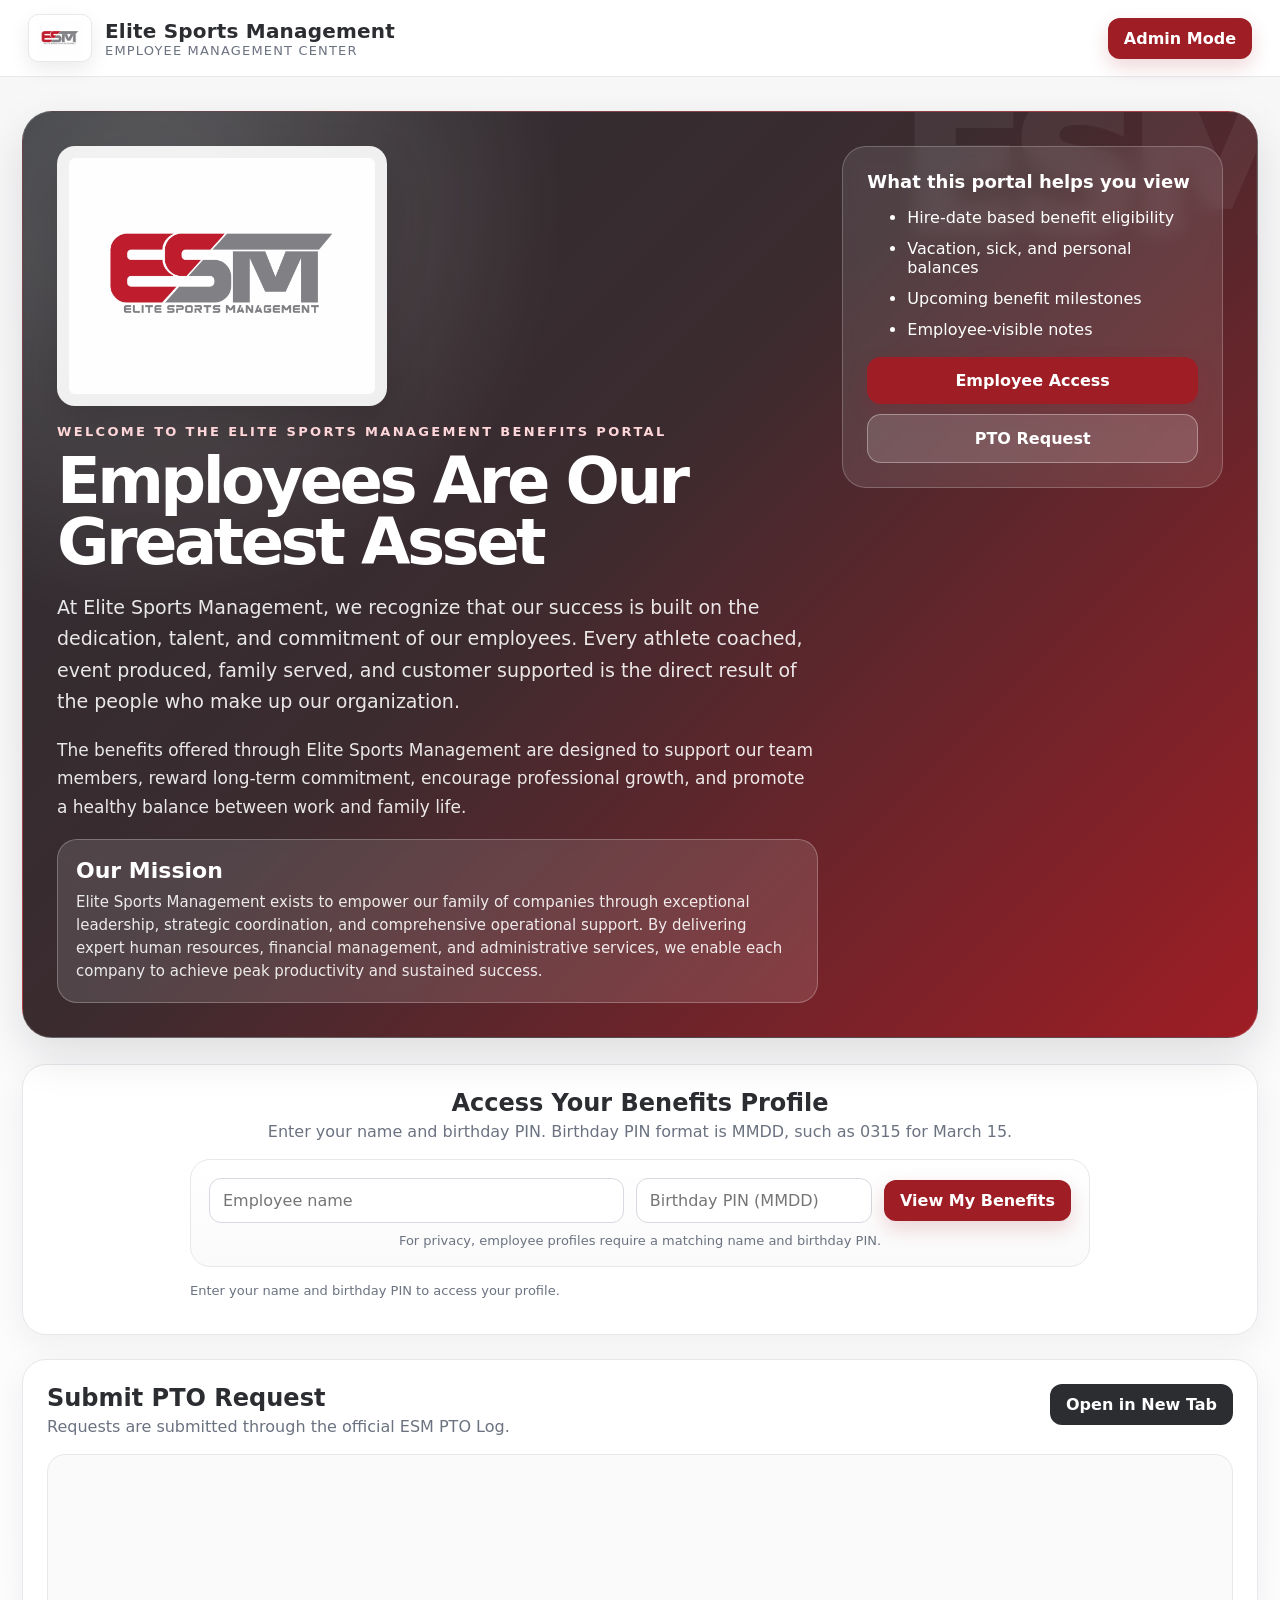
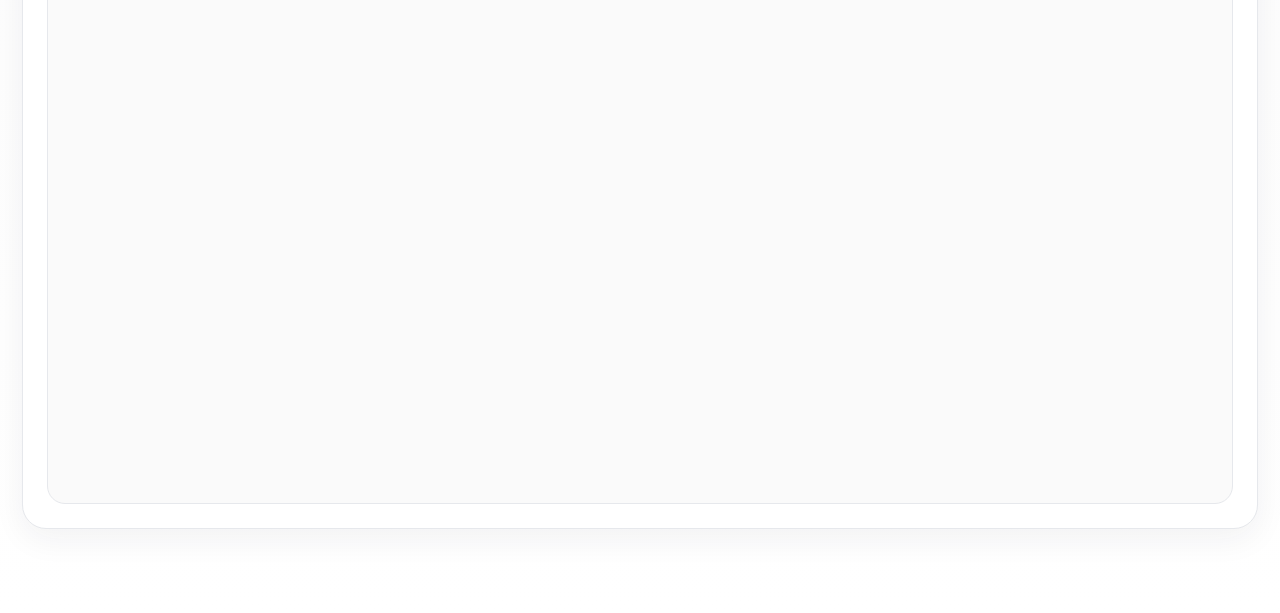
==== index.html @ bbbb76ad "Add files via upload" ====
<!doctype html>
<html lang="en">
<head>
  <meta charset="utf-8" />
  <meta name="viewport" content="width=device-width, initial-scale=1" />
  <title>Elite Sports Management | Employee Management Center</title>
  <link rel="stylesheet" href="styles.css" />
</head>
<body>
  <header class="topbar">
    <div class="brand-lockup" aria-label="Elite Sports Management logo">
      <img class="brand-logo-small" src="assets/esm-logo.png" alt="Elite Sports Management logo" />
      <div>
        <div class="brand-name">Elite Sports Management</div>
        <div class="brand-subtitle">Employee Management Center</div>
      </div>
    </div>
    <nav class="top-actions admin-only-nav">
      <button id="adminToggle" class="primary" onclick="toggleAdmin()">Admin Mode</button>
    </nav>
  </header>

  <main>
    <section class="hero refreshed">
      <div class="hero-bg-badge">ESM</div>
      <div class="hero-card">
        <img class="hero-logo" src="assets/esm-logo.png" alt="Elite Sports Management logo" />
        <div class="eyebrow">Welcome to the Elite Sports Management Benefits Portal</div>
        <h1>Employees Are Our Greatest Asset</h1>
        <p class="mission">
          At Elite Sports Management, we recognize that our success is built on the dedication,
          talent, and commitment of our employees. Every athlete coached, event produced, family
          served, and customer supported is the direct result of the people who make up our organization.
        </p>
        <p>
          The benefits offered through Elite Sports Management are designed to support our team members,
          reward long-term commitment, encourage professional growth, and promote a healthy balance between
          work and family life.
        </p>
        <div class="mission-card">
          <h2>Our Mission</h2>
          <p>Elite Sports Management exists to empower our family of companies through exceptional leadership, strategic coordination, and comprehensive operational support. By delivering expert human resources, financial management, and administrative services, we enable each company to achieve peak productivity and sustained success.</p>
        </div>
      </div>
      <div class="hero-side-card compact-portal-actions">
        <div class="side-title">What this portal helps you view</div>
        <ul>
          <li>Hire-date based benefit eligibility</li>
          <li>Vacation, sick, and personal balances</li>
          <li>Upcoming benefit milestones</li>
          <li>Employee-visible notes</li>
        </ul>
        <div class="portal-action-buttons">
          <button class="primary large" onclick="scrollToSection('employeeSearch')">Employee Access</button>
          <button class="ghost large light" onclick="scrollToSection('ptoRequest')">PTO Request</button>
        </div>
      </div>
    </section>

    <section id="employeeSearch" class="panel employee-facing access-panel">
      <div class="section-title centered">
        <div>
          <h2>Access Your Benefits Profile</h2>
          <p>Enter your name and birthday PIN. Birthday PIN format is MMDD, such as 0315 for March 15.</p>
        </div>
      </div>
      <div class="access-card">
        <div class="search-row secure-search">
          <input id="employeeSearchInput" type="search" placeholder="Employee name" oninput="renderEmployeeSearch()" />
          <input id="employeePinInput" type="password" inputmode="numeric" maxlength="4" placeholder="Birthday PIN (MMDD)" oninput="renderEmployeeSearch()" />
          <button class="primary" onclick="renderEmployeeSearch()">View My Benefits</button>
        </div>
        <div class="hint-line">For privacy, employee profiles require a matching name and birthday PIN.</div>
      </div>
      <div id="employeeSearchResults" class="results"></div>
      <div id="employeeProfile" class="profile"></div>
    </section>

    <section id="ptoRequest" class="panel pto-request">
      <div class="section-title">
        <div>
          <h2>Submit PTO Request</h2>
          <p>Requests are submitted through the official ESM PTO Log.</p>
        </div>
        <a class="button-link" href="https://docs.google.com/forms/d/e/1FAIpQLSemcJD6q4DuEtAyDJwCjvNV41GRQ4JMERygPceE0OERyRpXPA/viewform?usp=sharing&ouid=105773198368027497233" target="_blank" rel="noopener">Open in New Tab</a>
      </div>
      <div class="form-frame-wrap">
        <iframe title="ESM PTO Request Form" src="https://docs.google.com/forms/d/e/1FAIpQLSemcJD6q4DuEtAyDJwCjvNV41GRQ4JMERygPceE0OERyRpXPA/viewform?embedded=true" loading="lazy">Loading...</iframe>
      </div>
    </section>

    <section id="adminPanel" class="panel admin-panel hidden">
      <div class="section-title">
        <div>
          <h2>Gabby &amp; LB Admin Dashboard</h2>
          <p>Admin tools for employees, PINs, PTO usage, reports, and notes. Data saves in this browser. Use Export Portal Data Backup regularly to protect PTO entries and employee updates.</p>
        </div>
        <div class="button-group">
          <button class="primary" onclick="openEmployeeEditor()">Add Employee</button>
          <button class="ghost" onclick="exportCsv('balances')">Export PTO Balances <span class="info-bubble" title="Shows each employee’s current PTO position, including vacation, sick, and personal time earned, used, and remaining.">ⓘ</span></button>
          <button class="ghost" onclick="exportCsv('usage')">Export PTO Usage <span class="info-bubble" title="Exports the PTO history log, showing each PTO entry by employee, date used, PTO type, hours used, and notes.">ⓘ</span></button>
          <button class="ghost backup-action" onclick="exportPortalBackup()">Export Portal Data Backup</button>
          <label class="ghost backup-action import-backup-label" for="portalBackupInput">Import Portal Data</label>
          <input id="portalBackupInput" class="hidden-file-input" type="file" accept="application/json,.json" onchange="importPortalBackup(event)" />
        </div>
      </div>

      <div class="dashboard-grid" id="dashboardCards"></div>

      <div class="admin-filters">
        <input id="adminSearchInput" type="search" placeholder="Search employees..." oninput="renderAdminTable()" />
        <select id="statusFilter" onchange="renderAdminTable()">
          <option value="Active">Active employees</option>
          <option value="Inactive">Inactive employees</option>
          <option value="All">All employees</option>
        </select>
        <select id="reviewFilter" onchange="renderAdminTable()">
          <option value="All">All records</option>
          <option value="Needs Review">Needs review</option>
          <option value="PIN Needed">PIN needed</option>
          <option value="Overrides">Benefit overrides</option>
        </select>
      </div>

      <div class="table-wrap">
        <table>
          <thead>
            <tr>
              <th>Name</th><th>Hire Date</th><th>Years</th><th>PIN</th><th>Vacation</th><th>Sick</th><th>Personal</th><th>Status</th><th>Actions</th>
            </tr>
          </thead>
          <tbody id="adminEmployeeTable"></tbody>
        </table>
      </div>

      <div class="report-grid">
        <section class="report-card">
          <div class="section-title compact"><div><h3>PTO Balance Report <span class="info-bubble" title="Shows each employee’s current PTO position, including vacation, sick, and personal time earned, used, and remaining.">ⓘ</span></h3><p>Earned, used, and remaining balances for active employees.</p></div><button class="ghost mini" onclick="exportCsv('balances')">Export CSV</button></div>
          <div class="table-wrap report"><table><thead><tr><th>Employee</th><th>Vac Earned</th><th>Vac Used</th><th>Vac Rem</th><th>Sick Earned</th><th>Sick Used</th><th>Sick Rem</th><th>Personal Earned</th><th>Personal Used</th><th>Personal Rem</th></tr></thead><tbody id="ptoBalanceTable"></tbody></table></div>
        </section>
        <section class="report-card">
          <div class="section-title compact"><div><h3>PTO Usage Report <span class="info-bubble" title="Shows the full PTO history log by employee, date used, PTO type, amount used, and notes.">ⓘ</span></h3><p>Dated record of PTO usage entered by admin.</p></div><button class="ghost mini" onclick="exportCsv('usage')">Export CSV</button></div>
          <div class="table-wrap report"><table><thead><tr><th>Employee</th><th>Date Used</th><th>Type</th><th>Amount</th><th>Notes</th></tr></thead><tbody id="ptoUsageTable"></tbody></table></div>
        </section>
      </div>
    </section>
  </main>

  <div id="modalBackdrop" class="modal-backdrop hidden" onclick="closeModal(event)">
    <div class="modal wide" onclick="event.stopPropagation()">
      <div class="modal-header"><h3 id="modalTitle">Edit Employee</h3><button class="icon-btn" onclick="hideModal()">×</button></div>
      <form id="employeeForm" onsubmit="saveEmployee(event)">
        <input type="hidden" id="editEmployeeId" />
        <div class="form-grid">
          <label>Employee Name<input id="editName" required /></label>
          <label>Birthday PIN (MMDD)<input id="editPin" inputmode="numeric" maxlength="4" placeholder="0315" /></label>
          <label>Hire Date<input id="editHireDate" type="date" required /></label>
          <label>Hours Available<input id="editHoursAvailable" placeholder="Inquire about hours available" /></label>
          <label>Status<select id="editStatus"><option>Active</option><option>Inactive</option></select></label>
          <label>Inactive Reason<select id="editInactiveReason"><option value="">None</option><option>College / Seasonal Return</option><option>Leave of Absence</option><option>Seasonal Employee</option><option>Resigned</option><option>Terminated</option><option>Retired</option><option>Other</option></select></label>
          <label>Inactive Date<input id="editInactiveDate" type="date" /></label>
          <label>Reactivation Date<input id="editReactivationDate" type="date" /></label>
          <label>Vacation Earned Override<input id="editVacationOverride" type="number" min="0" step="0.25" placeholder="Leave blank for auto" /></label>
          <label>Sick Earned Override<input id="editSickOverride" type="number" min="0" step="0.25" placeholder="Leave blank for auto" /></label>
          <label>Personal Earned Override<input id="editPersonalOverride" type="number" min="0" step="0.25" placeholder="Leave blank for auto" /></label>
        </div>
        <label>Employee Notes <span class="hint">visible to employee</span><textarea id="editEmployeeNotes" rows="3"></textarea></label>
        <label>HR Notes <span class="hint">admin only</span><textarea id="editHrNotes" rows="3"></textarea></label>
        <label>Finance Notes <span class="hint">admin only</span><textarea id="editFinanceNotes" rows="3"></textarea></label>
        <fieldset class="override-box"><legend>Benefit Overrides</legend><label><input id="overrideHco" type="checkbox" /> HCO Eligible</label><label><input id="overrideErsp" type="checkbox" /> ERSP Eligible</label><label><input id="overrideTuition" type="checkbox" /> Tuition Benefit Eligible</label></fieldset>
        <fieldset class="override-box"><legend>PTO Usage Log</legend>
          <div class="usage-entry-row"><input id="usageDate" type="date" /><select id="usageType"><option>Vacation</option><option>Sick</option><option>Personal</option></select><input id="usageAmount" type="number" min="0.25" step="0.25" value="1" /><input id="usageNotes" placeholder="Notes" /><button type="button" class="primary mini" onclick="addPtoUsage()">Add Usage</button></div>
          <div id="ptoUsageList"></div>
        </fieldset>
        <div class="modal-actions"><button type="button" class="ghost" onclick="hideModal()">Cancel</button><button type="submit" class="primary">Save Employee</button></div>
      </form>
    </div>
  </div>

  <script src="app.js"></script>
</body>
</html>
---- styles.css ----
:root{--red:#9f1d25;--red-dark:#74151b;--charcoal:#2b2d31;--gray:#6b7280;--light:#f5f6f8;--line:#e6e8ec;--white:#fff;--green:#1f8a4c;--amber:#b7791f;--shadow:0 18px 45px rgba(20,20,25,.12)}*{box-sizing:border-box}body{margin:0;font-family:Inter,ui-sans-serif,system-ui,-apple-system,BlinkMacSystemFont,"Segoe UI",sans-serif;background:linear-gradient(180deg,#f7f7f8,#fff);color:var(--charcoal)}button,input,select,textarea{font:inherit}.topbar{position:sticky;top:0;z-index:20;display:flex;align-items:center;justify-content:space-between;gap:18px;padding:14px 28px;background:rgba(255,255,255,.94);backdrop-filter:blur(10px);border-bottom:1px solid var(--line)}.brand-lockup{display:flex;align-items:center;gap:13px}.brand-mark{display:grid;place-items:center;width:48px;height:48px;border-radius:14px;background:linear-gradient(135deg,var(--red),#cf3a43);color:#fff;font-weight:900;letter-spacing:.06em;box-shadow:0 10px 24px rgba(159,29,37,.24)}.brand-name{font-weight:850;font-size:20px;letter-spacing:.01em}.brand-subtitle{font-size:13px;color:var(--gray);text-transform:uppercase;letter-spacing:.09em}.top-actions{display:flex;gap:10px;align-items:center}.primary,.ghost,.button-link{border:0;border-radius:12px;padding:11px 16px;cursor:pointer;font-weight:750;text-decoration:none;display:inline-flex;align-items:center;justify-content:center;gap:8px}.primary{background:var(--red);color:#fff;box-shadow:0 8px 20px rgba(159,29,37,.18)}.primary:hover{background:var(--red-dark)}.ghost{background:#fff;border:1px solid var(--line);color:var(--charcoal)}.ghost:hover{border-color:#c7cbd1;background:#f9fafb}.ghost.danger{color:var(--red)}.button-link{background:var(--charcoal);color:#fff}.large{padding:14px 20px;border-radius:14px}.light{background:rgba(255,255,255,.14);color:#fff;border-color:rgba(255,255,255,.34)}main{max-width:1280px;margin:auto;padding:0 22px 60px}.hero{position:relative;display:grid;grid-template-columns:minmax(0,1.6fr) minmax(280px,.8fr);gap:24px;margin:34px 0 26px;padding:34px;border-radius:30px;background:radial-gradient(circle at 10% 10%,rgba(255,255,255,.23),transparent 30%),linear-gradient(135deg,#2b2d31 0%,#3b2b2f 45%,#9f1d25 100%);overflow:hidden;color:#fff;box-shadow:var(--shadow)}.hero-bg-badge{position:absolute;right:-35px;top:-45px;font-size:180px;font-weight:1000;letter-spacing:-.07em;color:rgba(255,255,255,.06)}.hero-card{position:relative;z-index:1;max-width:860px}.eyebrow{text-transform:uppercase;letter-spacing:.18em;font-size:13px;font-weight:850;color:#ffd7da;margin-bottom:12px}.hero h1{font-size:clamp(36px,5vw,70px);line-height:.95;margin:0 0 18px;letter-spacing:-.055em}.hero p{font-size:17px;line-height:1.65;color:rgba(255,255,255,.89);max-width:850px}.mission{font-size:19px!important}.hero-actions{display:flex;flex-wrap:wrap;gap:12px;margin-top:22px}.hero-side-card{position:relative;z-index:1;align-self:stretch;background:rgba(255,255,255,.1);border:1px solid rgba(255,255,255,.22);border-radius:24px;padding:24px;backdrop-filter:blur(8px)}.side-title{font-weight:850;font-size:18px;margin-bottom:12px}.hero-side-card li{margin:12px 0;color:#fff}.panel{background:#fff;border:1px solid var(--line);border-radius:24px;padding:24px;margin:24px 0;box-shadow:0 10px 32px rgba(30,35,45,.06)}.section-title{display:flex;align-items:flex-start;justify-content:space-between;gap:20px;margin-bottom:18px}.section-title.centered{text-align:center;justify-content:center}.section-title h2,.section-title h3{margin:0;color:var(--charcoal)}.section-title p{margin:5px 0 0;color:var(--gray)}.compact{margin-bottom:10px}.access-card{max-width:900px;margin:0 auto 16px;padding:18px;border:1px solid var(--line);background:linear-gradient(180deg,#fff,#fafafa);border-radius:20px}.search-row{display:flex;gap:12px;align-items:center}.secure-search input:first-child{flex:1.3}.secure-search input:nth-child(2){flex:.7}input,select,textarea{border:1px solid #d6d9df;border-radius:12px;padding:12px 13px;background:#fff;outline:none}input:focus,select:focus,textarea:focus{border-color:var(--red);box-shadow:0 0 0 4px rgba(159,29,37,.08)}.hint-line,.hint,.muted{color:var(--gray);font-size:13px}.hint-line{margin-top:10px;text-align:center}.results{max-width:900px;margin:12px auto}.result-card{display:flex;justify-content:space-between;align-items:center;gap:14px;border:1px solid var(--line);padding:14px;border-radius:16px;margin:8px 0;background:#fff}.alert-soft{padding:14px;border-radius:16px;background:#fff4f4;border:1px solid #ffd5d8;color:#7f1d1d}.profile-shell{border:1px solid var(--line);border-radius:24px;overflow:hidden;margin-top:20px}.profile-head{display:flex;justify-content:space-between;align-items:center;gap:16px;padding:22px;background:linear-gradient(135deg,var(--charcoal),#4a2b2f);color:#fff}.profile-head h3{margin:0;font-size:28px}.profile-body{padding:22px}.kpi-grid,.dashboard-grid{display:grid;grid-template-columns:repeat(4,minmax(0,1fr));gap:14px}.kpi,.dash-card,.benefit-card{border:1px solid var(--line);border-radius:18px;padding:16px;background:#fff}.kpi .label,.dash-card .label{color:var(--gray);font-weight:750;font-size:12px;text-transform:uppercase;letter-spacing:.08em}.kpi .value,.dash-card .value{font-size:34px;font-weight:900;color:var(--red);margin:4px 0}.benefit-grid{display:grid;grid-template-columns:repeat(3,minmax(0,1fr));gap:14px;margin-top:18px}.benefit-card h4{margin:0 0 10px}.pill{display:inline-flex;align-items:center;border-radius:999px;padding:5px 10px;font-size:12px;font-weight:800}.pill.ok{background:#e9f8ef;color:var(--green)}.pill.no,.pill.warn{background:#fff7e8;color:var(--amber)}.note-box,.timeline,.usage-details{margin-top:18px;border-radius:18px;border:1px solid var(--line);background:#fafafa;padding:16px}.hidden{display:none!important}.dashboard-grid{grid-template-columns:repeat(7,minmax(0,1fr));margin-bottom:18px}.dash-card.review{background:#fffafa}.admin-filters,.button-group{display:flex;gap:10px;flex-wrap:wrap}.admin-filters{margin-bottom:14px}.admin-filters input{min-width:280px}.table-wrap{width:100%;overflow:auto;border:1px solid var(--line);border-radius:18px;background:#fff}table{width:100%;border-collapse:collapse;min-width:760px}th,td{padding:12px 13px;text-align:left;border-bottom:1px solid var(--line);vertical-align:top}th{background:#f8f9fb;color:#4b5563;text-transform:uppercase;font-size:12px;letter-spacing:.06em}tr:last-child td{border-bottom:0}.mini{padding:7px 10px;border-radius:10px;font-size:12px}.action-links{display:flex;gap:6px}.form-frame-wrap{height:650px;border:1px solid var(--line);border-radius:18px;overflow:hidden;background:#fafafa}.form-frame-wrap iframe{width:100%;height:100%;border:0}.modal-backdrop{position:fixed;inset:0;background:rgba(0,0,0,.45);z-index:50;display:grid;place-items:center;padding:18px}.modal{background:#fff;border-radius:22px;max-width:860px;width:100%;max-height:92vh;overflow:auto;box-shadow:var(--shadow)}.modal.wide{max-width:1040px}.modal-header{display:flex;justify-content:space-between;align-items:center;padding:18px 20px;border-bottom:1px solid var(--line)}.modal-header h3{margin:0}.icon-btn{border:0;background:#f3f4f6;border-radius:10px;font-size:24px;width:38px;height:38px;cursor:pointer}.modal form{padding:20px}.form-grid{display:grid;grid-template-columns:repeat(4,minmax(0,1fr));gap:14px;margin-bottom:14px}label{display:flex;flex-direction:column;gap:6px;font-weight:750;color:#374151}textarea{resize:vertical}.override-box{border:1px solid var(--line);border-radius:16px;padding:14px;margin:14px 0}.override-box legend{font-weight:850;color:var(--charcoal)}.override-box label{display:inline-flex;flex-direction:row;align-items:center;margin-right:16px}.usage-entry-row{display:grid;grid-template-columns:170px 150px 120px 1fr auto;gap:10px;margin-bottom:12px}.modal-actions{display:flex;justify-content:flex-end;gap:10px;margin-top:18px}.report-grid{display:grid;grid-template-columns:1fr;gap:20px;margin-top:22px}.report-card{border:1px solid var(--line);border-radius:20px;padding:16px;background:#fff}.table-wrap.report{max-height:380px}.table-wrap.small table{min-width:600px}.usage-details summary{cursor:pointer;font-weight:850}.employee-facing{scroll-margin-top:90px}@media(max-width:980px){.hero{grid-template-columns:1fr}.dashboard-grid,.kpi-grid{grid-template-columns:repeat(2,1fr)}.benefit-grid{grid-template-columns:1fr 1fr}.form-grid{grid-template-columns:1fr 1fr}.usage-entry-row,.secure-search{grid-template-columns:1fr;display:grid}.topbar{align-items:flex-start;flex-direction:column}.top-actions{width:100%;justify-content:flex-start;flex-wrap:wrap}}@media(max-width:640px){main{padding:0 12px 40px}.hero{padding:24px;border-radius:22px}.dashboard-grid,.kpi-grid,.benefit-grid,.form-grid{grid-template-columns:1fr}.section-title{flex-direction:column}.search-row{flex-direction:column}.search-row>*{width:100%}.profile-head{flex-direction:column;align-items:flex-start}.hero h1{font-size:40px}}

/* v1.1.4 branding and benefit enhancements */
.brand-logo-small{width:64px;height:48px;object-fit:contain;border-radius:10px;background:#fff;padding:4px;border:1px solid var(--line);box-shadow:0 8px 20px rgba(0,0,0,.08)}
.hero-logo{display:block;max-width:330px;width:48%;min-width:220px;margin:0 0 18px;background:rgba(255,255,255,.92);border-radius:18px;padding:12px;box-shadow:0 18px 42px rgba(0,0,0,.18)}
.mission-card{margin-top:18px;background:rgba(255,255,255,.12);border:1px solid rgba(255,255,255,.25);border-radius:20px;padding:18px;backdrop-filter:blur(6px)}
.mission-card h2{margin:0 0 8px;color:#fff;font-size:22px}.mission-card p{margin:0!important;font-size:15px!important;line-height:1.55!important}
.info-bubble{display:inline-grid;place-items:center;width:20px;height:20px;border-radius:50%;background:#eef2f7;color:var(--charcoal);border:1px solid #d1d5db;font-weight:900;font-size:12px;cursor:help;vertical-align:middle}.primary .info-bubble,.ghost .info-bubble{margin-left:3px}.hco-badge{display:inline-flex;align-items:center;justify-content:center;padding:8px 12px;border-radius:12px;background:#dff7e8;color:#126338;border:1px solid #a6e5bd;font-weight:950;letter-spacing:.02em}.hco-badge.inline{padding:3px 7px;border-radius:8px;font-size:12px}.policy-center{margin-top:18px;border-radius:18px;border:1px solid var(--line);background:#fff;padding:16px}.policy-center summary{cursor:pointer;font-weight:900;color:var(--charcoal)}.policy-grid{display:grid;grid-template-columns:repeat(2,minmax(0,1fr));gap:14px;margin-top:14px}.policy-grid>div{background:#fafafa;border:1px solid var(--line);border-radius:14px;padding:14px}.policy-grid p{margin:6px 0 0;color:var(--gray);font-size:14px;line-height:1.45}.benefit-card .hco-badge{margin-top:4px}.hero.refreshed{border:1px solid rgba(255,255,255,.14)}
@media(max-width:760px){.hero-logo{width:100%;max-width:280px}.policy-grid{grid-template-columns:1fr}.brand-logo-small{width:54px;height:42px}}

.hidden-file-input{display:none!important}.backup-action{white-space:nowrap}.import-backup-label{margin:0}.backup-action:hover{border-color:#c7cbd1;background:#f9fafb}

/* v1.1.6 layout cleanup */
.admin-only-nav{margin-left:auto}
.compact-portal-actions{align-self:start}
.portal-action-buttons{display:grid;grid-template-columns:1fr;gap:10px;margin-top:18px}
.portal-action-buttons .large{width:100%}
@media(max-width:980px){.admin-only-nav{margin-left:0}.portal-action-buttons{grid-template-columns:1fr 1fr}}
@media(max-width:640px){.portal-action-buttons{grid-template-columns:1fr}}
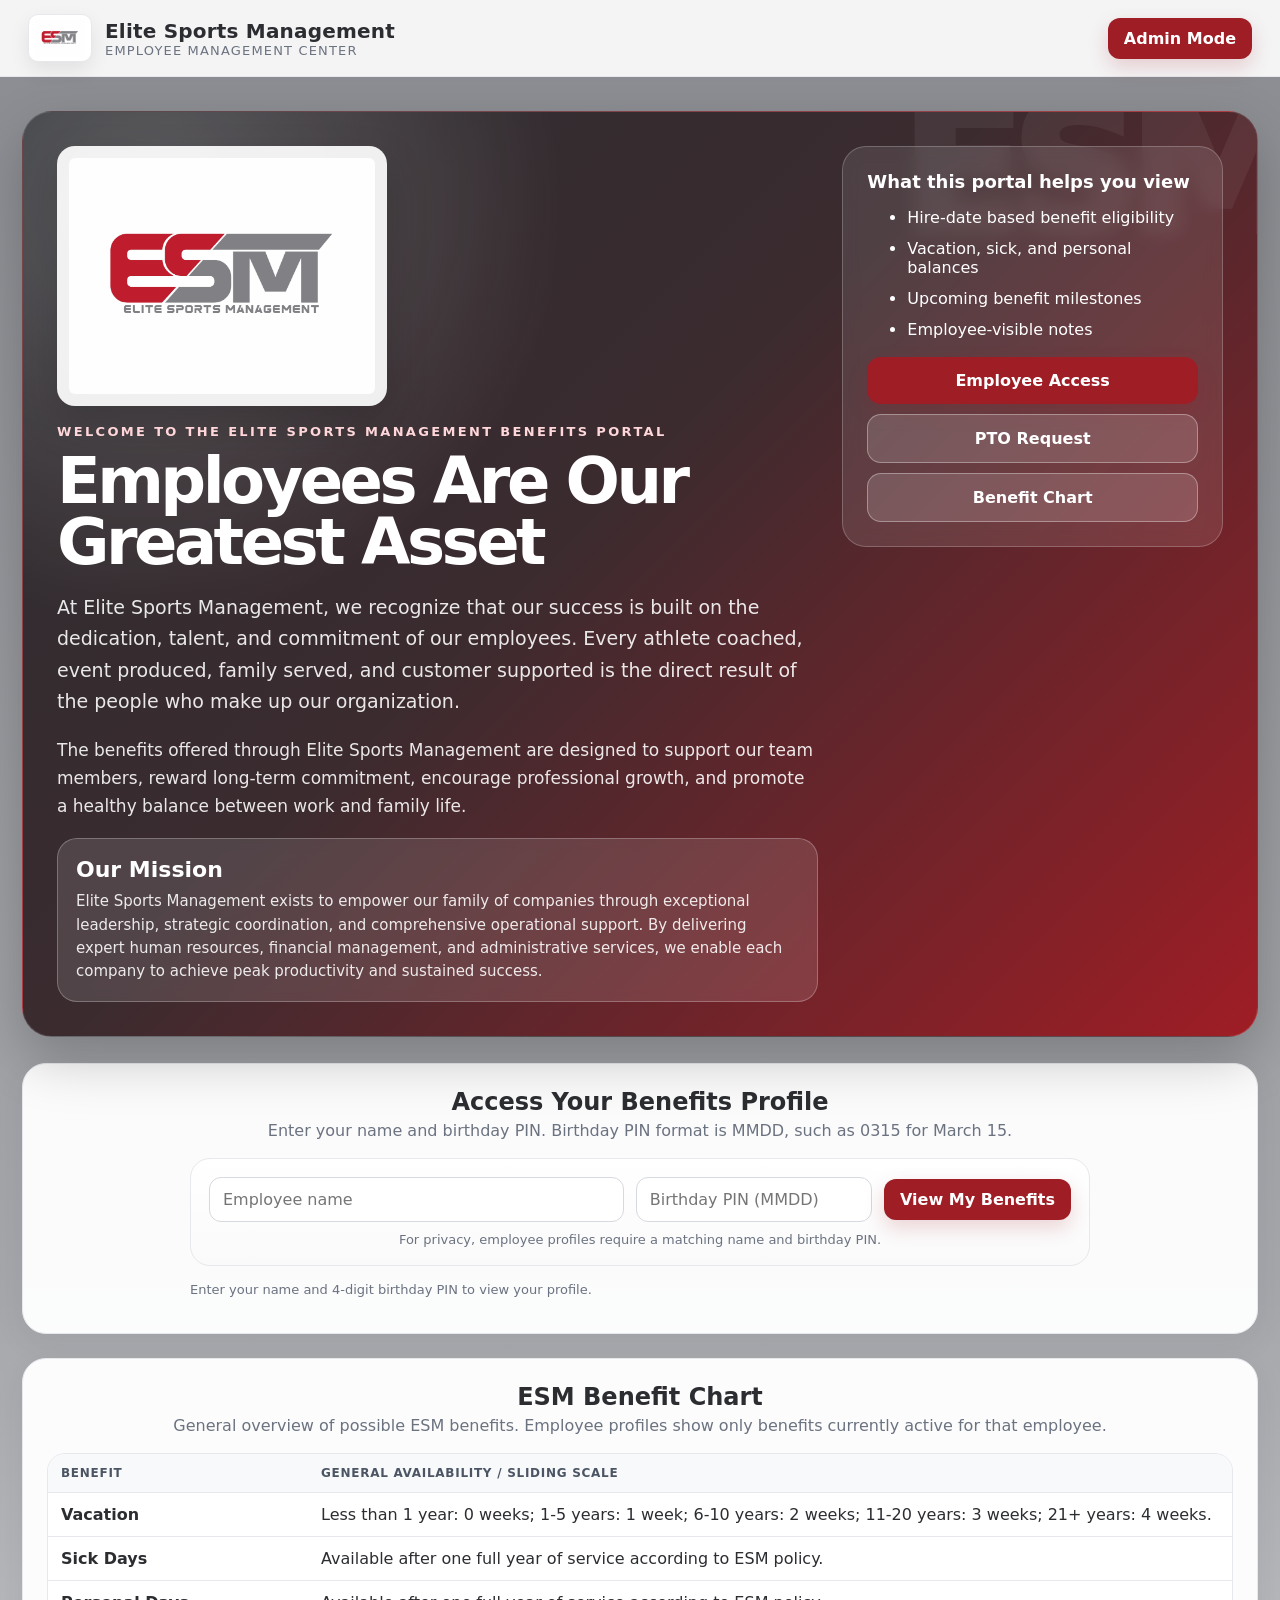
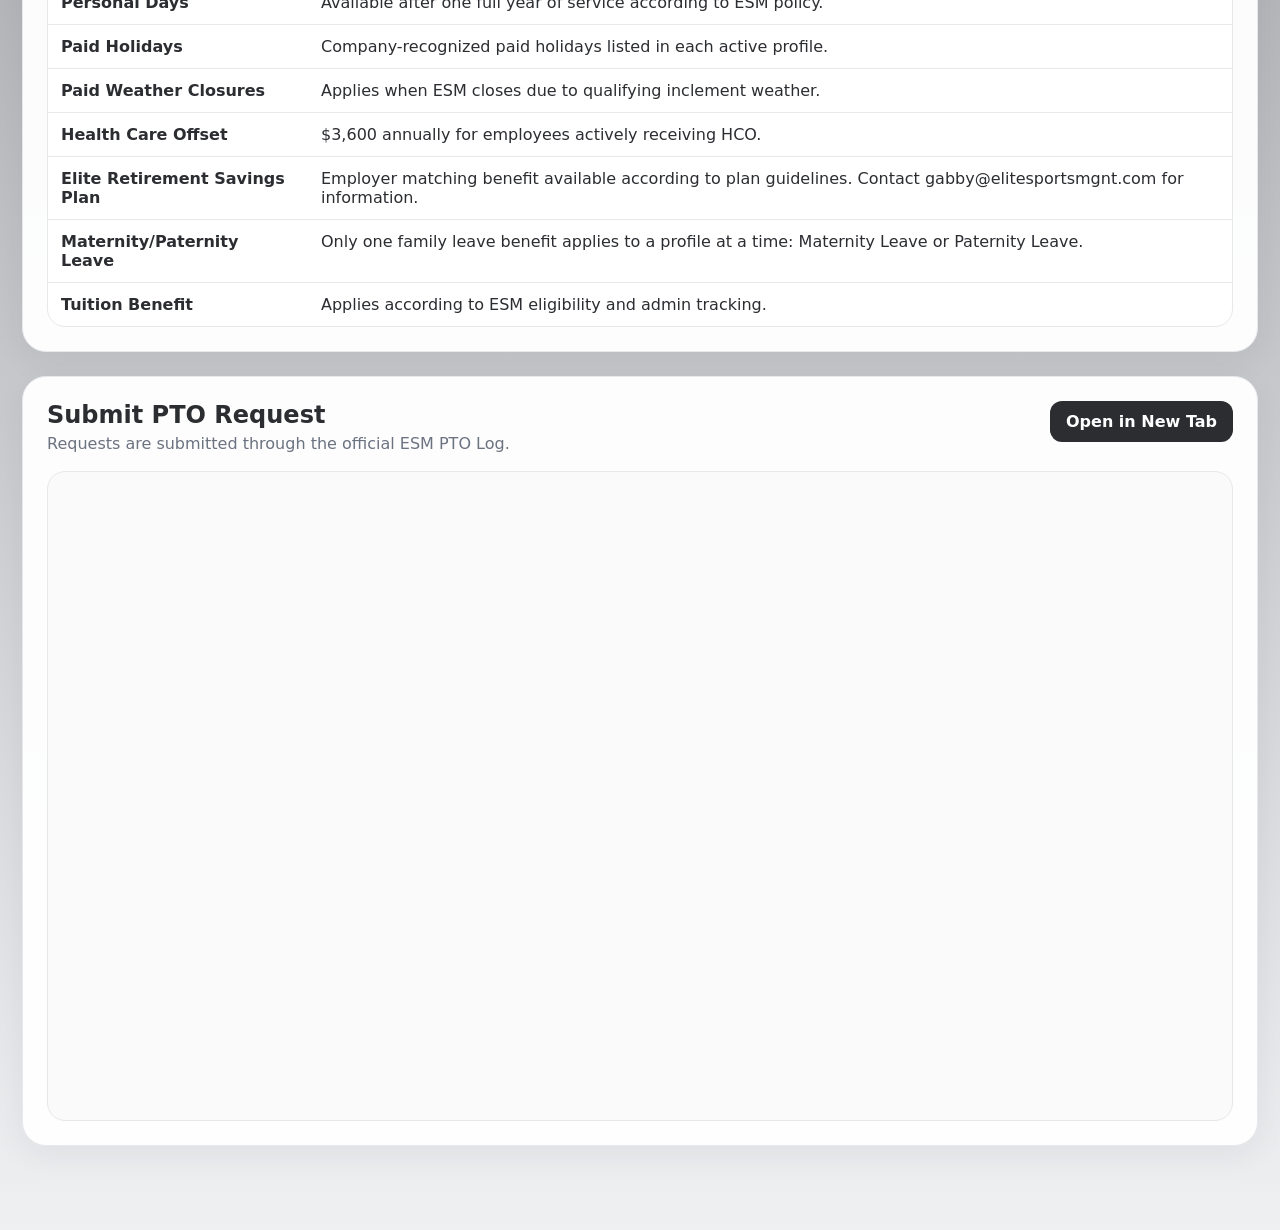
==== commit 36e55e04: "Add files via upload" ====
--- a/index.html
+++ b/index.html
@@ -53,6 +53,7 @@
         <div class="portal-action-buttons">
           <button class="primary large" onclick="scrollToSection('employeeSearch')">Employee Access</button>
           <button class="ghost large light" onclick="scrollToSection('ptoRequest')">PTO Request</button>
+          <button class="ghost large light" onclick="scrollToSection('benefitChart')">Benefit Chart</button>
         </div>
       </div>
     </section>
@@ -76,6 +77,32 @@
       <div id="employeeProfile" class="profile"></div>
     </section>
 
+
+    <section id="benefitChart" class="panel benefit-chart-panel">
+      <div class="section-title centered">
+        <div>
+          <h2>ESM Benefit Chart</h2>
+          <p>General overview of possible ESM benefits. Employee profiles show only benefits currently active for that employee.</p>
+        </div>
+      </div>
+      <div class="table-wrap benefit-chart-table">
+        <table>
+          <thead><tr><th>Benefit</th><th>General Availability / Sliding Scale</th></tr></thead>
+          <tbody>
+            <tr><td>Vacation</td><td>Less than 1 year: 0 weeks; 1-5 years: 1 week; 6-10 years: 2 weeks; 11-20 years: 3 weeks; 21+ years: 4 weeks.</td></tr>
+            <tr><td>Sick Days</td><td>Available after one full year of service according to ESM policy.</td></tr>
+            <tr><td>Personal Days</td><td>Available after one full year of service according to ESM policy.</td></tr>
+            <tr><td>Paid Holidays</td><td>Company-recognized paid holidays listed in each active profile.</td></tr>
+            <tr><td>Paid Weather Closures</td><td>Applies when ESM closes due to qualifying inclement weather.</td></tr>
+            <tr><td>Health Care Offset</td><td>$3,600 annually for employees actively receiving HCO.</td></tr>
+            <tr><td>Elite Retirement Savings Plan</td><td>Employer matching benefit available according to plan guidelines. Contact gabby@elitesportsmgnt.com for information.</td></tr>
+            <tr><td>Maternity/Paternity Leave</td><td>Only one family leave benefit applies to a profile at a time: Maternity Leave or Paternity Leave.</td></tr>
+            <tr><td>Tuition Benefit</td><td>Applies according to ESM eligibility and admin tracking.</td></tr>
+          </tbody>
+        </table>
+      </div>
+    </section>
+
     <section id="ptoRequest" class="panel pto-request">
       <div class="section-title">
         <div>
@@ -93,7 +120,7 @@
       <div class="section-title">
         <div>
           <h2>Gabby &amp; LB Admin Dashboard</h2>
-          <p>Admin tools for employees, PINs, PTO usage, reports, and notes. Data saves in this browser. Use Export Portal Data Backup regularly to protect PTO entries and employee updates.</p>
+          <p>Admin tools for employees, PINs, PTO reports, and notes. PTO usage is pulled from the connected Google Sheet so employees can view current PTO from any device.</p>
         </div>
         <div class="button-group">
           <button class="primary" onclick="openEmployeeEditor()">Add Employee</button>
@@ -157,6 +184,7 @@
           <label>Hire Date<input id="editHireDate" type="date" required /></label>
           <label>Hours Available<input id="editHoursAvailable" placeholder="Inquire about hours available" /></label>
           <label>Status<select id="editStatus"><option>Active</option><option>Inactive</option></select></label>
+          <label>Maternity/Paternity Leave<select id="editFamilyLeave"><option value="">None</option><option>Maternity Leave</option><option>Paternity Leave</option></select></label>
           <label>Inactive Reason<select id="editInactiveReason"><option value="">None</option><option>College / Seasonal Return</option><option>Leave of Absence</option><option>Seasonal Employee</option><option>Resigned</option><option>Terminated</option><option>Retired</option><option>Other</option></select></label>
           <label>Inactive Date<input id="editInactiveDate" type="date" /></label>
           <label>Reactivation Date<input id="editReactivationDate" type="date" /></label>
--- a/styles.css
+++ b/styles.css
@@ -17,3 +17,22 @@
 .portal-action-buttons .large{width:100%}
 @media(max-width:980px){.admin-only-nav{margin-left:0}.portal-action-buttons{grid-template-columns:1fr 1fr}}
 @media(max-width:640px){.portal-action-buttons{grid-template-columns:1fr}}
+
+/* v1.1.8 live PTO + full benefits polish */
+:root{--logo-gray:#8a8c91;--success:#147a3f;--success-dark:#0e5f31}
+body{background:linear-gradient(180deg,#8a8c91 0%,#a4a6aa 45%,#eef0f2 100%)}
+.topbar{background:rgba(255,255,255,.9)}
+.panel{background:rgba(255,255,255,.96)}
+.hero{box-shadow:0 22px 55px rgba(0,0,0,.22)}
+.portal-action-buttons{grid-template-columns:1fr!important}
+.profile-section-heading{margin:22px 0 12px;color:var(--charcoal)}
+.active-only .benefit-card{display:block}
+.active-badge{display:inline-flex;align-items:center;justify-content:center;background:var(--success);color:#fff;border-radius:999px;padding:7px 12px;font-size:12px;font-weight:950;letter-spacing:.08em;margin:2px 0 10px;text-transform:uppercase;box-shadow:0 8px 18px rgba(20,122,63,.18)}
+.benefit-card.active-benefit{border-color:#d7eadf;background:linear-gradient(180deg,#fff,#fbfffc)}
+.benefit-card.active-benefit h4{font-size:18px}
+.hco-badge{background:var(--success);color:#fff;border-color:var(--success-dark);font-size:15px;letter-spacing:.08em;text-transform:uppercase;margin:8px 0;box-shadow:0 8px 18px rgba(20,122,63,.18)}
+.holiday-list{margin:8px 0 0;padding-left:20px;color:#4b5563}.holiday-list li{margin:4px 0}
+.schedule-card{margin-top:18px;border:1px solid var(--line);border-radius:18px;background:#fff;padding:16px}.schedule-table{margin-top:10px}.schedule-table table{min-width:420px}.schedule-table th,.schedule-table td{padding:10px 12px}
+.appreciation-card{margin-top:22px;border:1px solid rgba(159,29,37,.25);border-left:7px solid var(--red);border-radius:18px;background:#fffafa;padding:20px;text-align:center}.appreciation-card strong{font-size:18px;color:var(--charcoal)}.appreciation-card p{margin:8px 0 0;color:var(--gray)}
+.benefit-chart-panel{scroll-margin-top:90px}.benefit-chart-table table{min-width:780px}.benefit-chart-table td:first-child{font-weight:850;color:var(--charcoal);width:260px}
+@media(max-width:980px){.portal-action-buttons{grid-template-columns:1fr!important}.benefit-chart-table table{min-width:640px}}
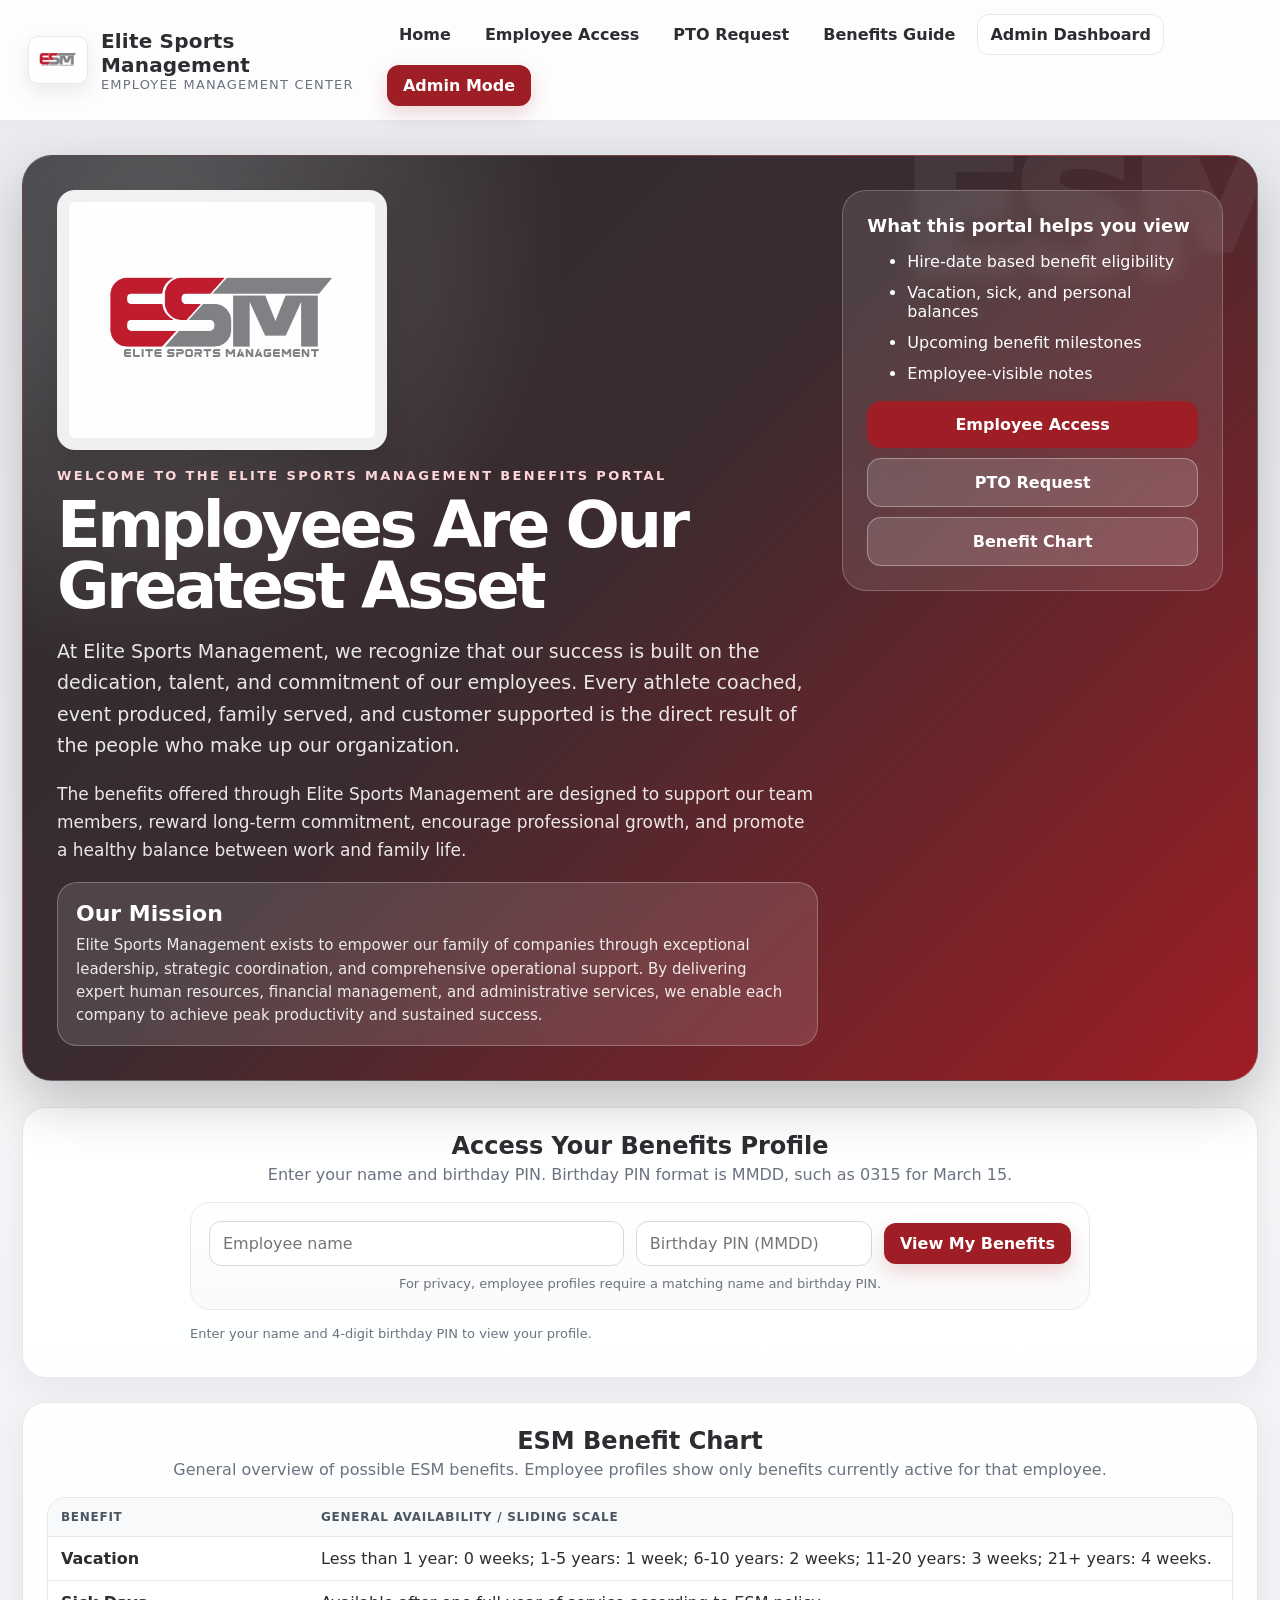
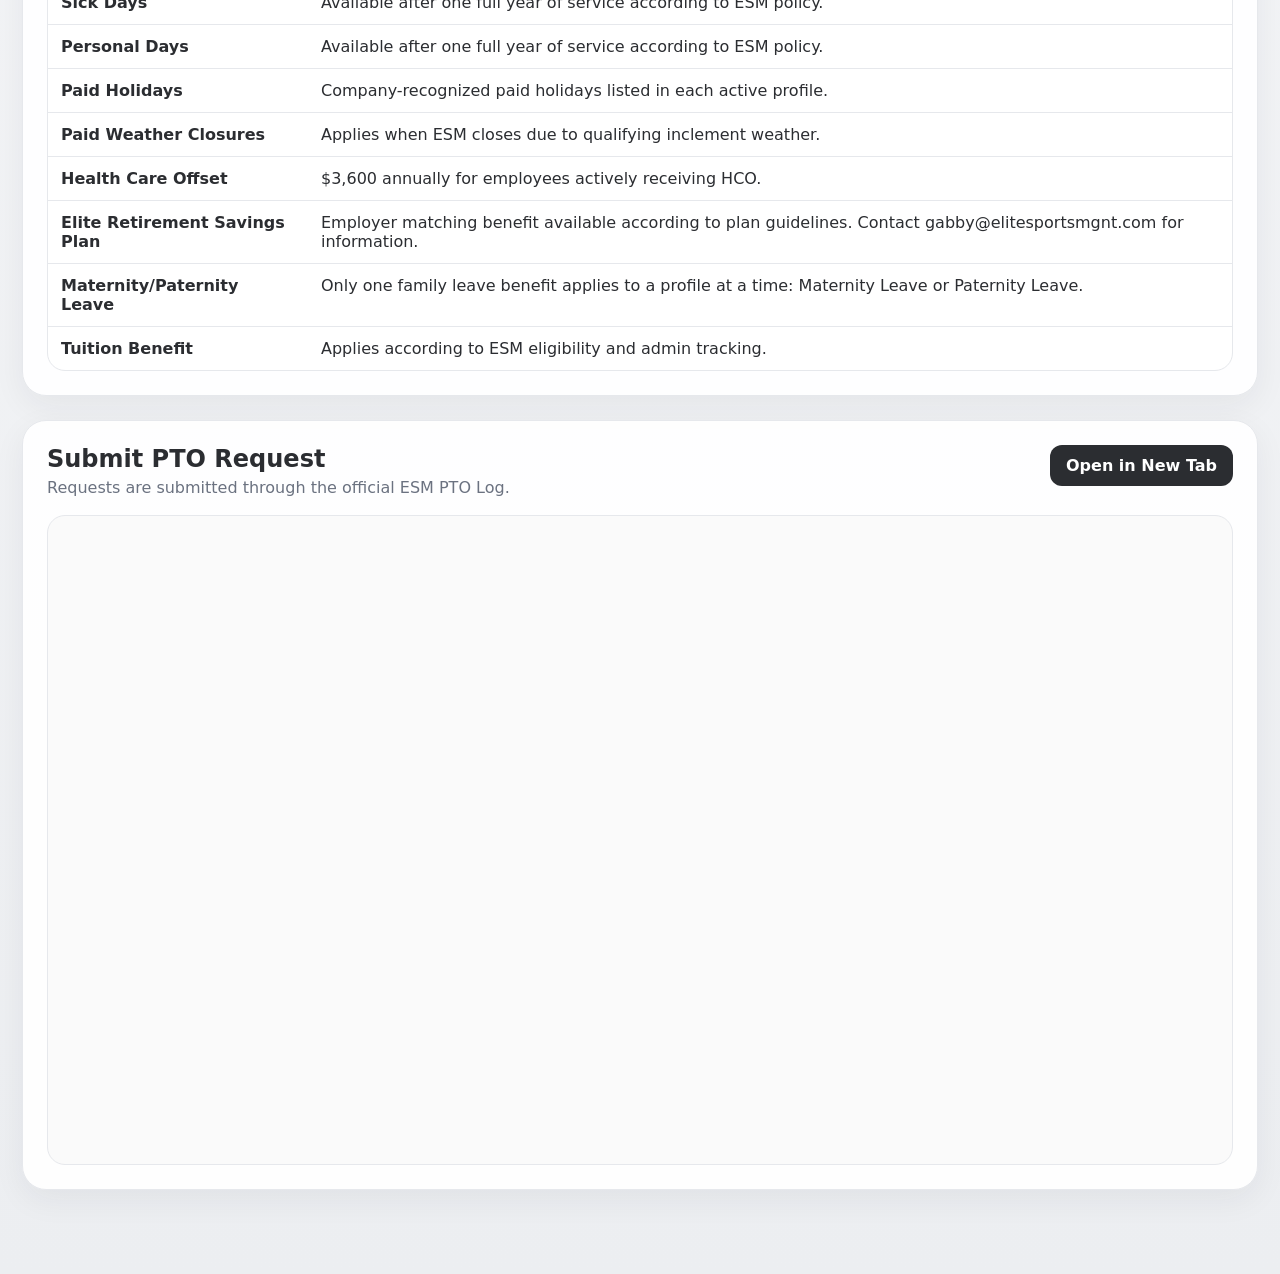
==== commit 3afaeaff: "Add files via upload" ====
--- a/index.html
+++ b/index.html
@@ -15,7 +15,12 @@
         <div class="brand-subtitle">Employee Management Center</div>
       </div>
     </div>
-    <nav class="top-actions admin-only-nav">
+    <nav class="top-actions site-nav">
+      <a class="nav-link" href="index.html">Home</a>
+      <a class="nav-link" href="employee-access.html">Employee Access</a>
+      <a class="nav-link" href="pto-request.html">PTO Request</a>
+      <a class="nav-link" href="benefits-guide.html">Benefits Guide</a>
+      <a class="nav-link primary-nav" href="admin-dashboard.html">Admin Dashboard</a>
       <button id="adminToggle" class="primary" onclick="toggleAdmin()">Admin Mode</button>
     </nav>
   </header>
@@ -120,7 +125,7 @@
       <div class="section-title">
         <div>
           <h2>Gabby &amp; LB Admin Dashboard</h2>
-          <p>Admin tools for employees, PINs, PTO reports, and notes. PTO usage is pulled from the connected Google Sheet so employees can view current PTO from any device.</p>
+          <p>Admin tools for employees, PINs, PTO reports, and notes. PTO requests from Google Forms appear as pending until you mark them paid/processed or manually enter approved usage.</p>
         </div>
         <div class="button-group">
           <button class="primary" onclick="openEmployeeEditor()">Add Employee</button>
@@ -133,6 +138,7 @@
       </div>
 
       <div class="dashboard-grid" id="dashboardCards"></div>
+      <div id="dashboardDrilldown"></div>
 
       <div class="admin-filters">
         <input id="adminSearchInput" type="search" placeholder="Search employees..." oninput="renderAdminTable()" />
@@ -162,11 +168,15 @@
 
       <div class="report-grid">
         <section class="report-card">
+          <div class="section-title compact"><div><h3>Pending PTO Requests</h3><p>Submitted through the Google Form but not yet marked paid/processed. These do not affect employee balances.</p></div></div>
+          <div class="table-wrap report"><table><thead><tr><th>Employee</th><th>Date Used</th><th>Type</th><th>Amount Requested</th><th>Date Submitted</th><th>Desired Paycheck</th><th>Status</th><th>Admin Note</th><th>Decision</th></tr></thead><tbody id="pendingPtoTable"></tbody></table></div>
+        </section>
+        <section class="report-card">
           <div class="section-title compact"><div><h3>PTO Balance Report <span class="info-bubble" title="Shows each employee’s current PTO position, including vacation, sick, and personal time earned, used, and remaining.">ⓘ</span></h3><p>Earned, used, and remaining balances for active employees.</p></div><button class="ghost mini" onclick="exportCsv('balances')">Export CSV</button></div>
           <div class="table-wrap report"><table><thead><tr><th>Employee</th><th>Vac Earned</th><th>Vac Used</th><th>Vac Rem</th><th>Sick Earned</th><th>Sick Used</th><th>Sick Rem</th><th>Personal Earned</th><th>Personal Used</th><th>Personal Rem</th></tr></thead><tbody id="ptoBalanceTable"></tbody></table></div>
         </section>
         <section class="report-card">
-          <div class="section-title compact"><div><h3>PTO Usage Report <span class="info-bubble" title="Shows the full PTO history log by employee, date used, PTO type, amount used, and notes.">ⓘ</span></h3><p>Dated record of PTO usage entered by admin.</p></div><button class="ghost mini" onclick="exportCsv('usage')">Export CSV</button></div>
+          <div class="section-title compact"><div><h3>PTO Usage Report <span class="info-bubble" title="Shows the full PTO history log by employee, date used, PTO type, amount used, and notes.">ⓘ</span></h3><p>Approved/admin-entered PTO usage that affects balances.</p></div><button class="ghost mini" onclick="exportCsv('usage')">Export CSV</button></div>
           <div class="table-wrap report"><table><thead><tr><th>Employee</th><th>Date Used</th><th>Type</th><th>Amount</th><th>Notes</th></tr></thead><tbody id="ptoUsageTable"></tbody></table></div>
         </section>
       </div>
@@ -191,6 +201,9 @@
           <label>Vacation Earned Override<input id="editVacationOverride" type="number" min="0" step="0.25" placeholder="Leave blank for auto" /></label>
           <label>Sick Earned Override<input id="editSickOverride" type="number" min="0" step="0.25" placeholder="Leave blank for auto" /></label>
           <label>Personal Earned Override<input id="editPersonalOverride" type="number" min="0" step="0.25" placeholder="Leave blank for auto" /></label>
+          <label>Vacation Used Override<input id="editVacationUsedOverride" type="number" min="0" step="0.25" placeholder="Leave blank for sheet/admin total" /></label>
+          <label>Sick Used Override<input id="editSickUsedOverride" type="number" min="0" step="1" placeholder="Leave blank for sheet/admin total" /></label>
+          <label>Personal Used Override<input id="editPersonalUsedOverride" type="number" min="0" step="1" placeholder="Leave blank for sheet/admin total" /></label>
         </div>
         <label>Employee Notes <span class="hint">visible to employee</span><textarea id="editEmployeeNotes" rows="3"></textarea></label>
         <label>HR Notes <span class="hint">admin only</span><textarea id="editHrNotes" rows="3"></textarea></label>
--- a/styles.css
+++ b/styles.css
@@ -1,4 +1,4 @@
-:root{--red:#9f1d25;--red-dark:#74151b;--charcoal:#2b2d31;--gray:#6b7280;--light:#f5f6f8;--line:#e6e8ec;--white:#fff;--green:#1f8a4c;--amber:#b7791f;--shadow:0 18px 45px rgba(20,20,25,.12)}*{box-sizing:border-box}body{margin:0;font-family:Inter,ui-sans-serif,system-ui,-apple-system,BlinkMacSystemFont,"Segoe UI",sans-serif;background:linear-gradient(180deg,#f7f7f8,#fff);color:var(--charcoal)}button,input,select,textarea{font:inherit}.topbar{position:sticky;top:0;z-index:20;display:flex;align-items:center;justify-content:space-between;gap:18px;padding:14px 28px;background:rgba(255,255,255,.94);backdrop-filter:blur(10px);border-bottom:1px solid var(--line)}.brand-lockup{display:flex;align-items:center;gap:13px}.brand-mark{display:grid;place-items:center;width:48px;height:48px;border-radius:14px;background:linear-gradient(135deg,var(--red),#cf3a43);color:#fff;font-weight:900;letter-spacing:.06em;box-shadow:0 10px 24px rgba(159,29,37,.24)}.brand-name{font-weight:850;font-size:20px;letter-spacing:.01em}.brand-subtitle{font-size:13px;color:var(--gray);text-transform:uppercase;letter-spacing:.09em}.top-actions{display:flex;gap:10px;align-items:center}.primary,.ghost,.button-link{border:0;border-radius:12px;padding:11px 16px;cursor:pointer;font-weight:750;text-decoration:none;display:inline-flex;align-items:center;justify-content:center;gap:8px}.primary{background:var(--red);color:#fff;box-shadow:0 8px 20px rgba(159,29,37,.18)}.primary:hover{background:var(--red-dark)}.ghost{background:#fff;border:1px solid var(--line);color:var(--charcoal)}.ghost:hover{border-color:#c7cbd1;background:#f9fafb}.ghost.danger{color:var(--red)}.button-link{background:var(--charcoal);color:#fff}.large{padding:14px 20px;border-radius:14px}.light{background:rgba(255,255,255,.14);color:#fff;border-color:rgba(255,255,255,.34)}main{max-width:1280px;margin:auto;padding:0 22px 60px}.hero{position:relative;display:grid;grid-template-columns:minmax(0,1.6fr) minmax(280px,.8fr);gap:24px;margin:34px 0 26px;padding:34px;border-radius:30px;background:radial-gradient(circle at 10% 10%,rgba(255,255,255,.23),transparent 30%),linear-gradient(135deg,#2b2d31 0%,#3b2b2f 45%,#9f1d25 100%);overflow:hidden;color:#fff;box-shadow:var(--shadow)}.hero-bg-badge{position:absolute;right:-35px;top:-45px;font-size:180px;font-weight:1000;letter-spacing:-.07em;color:rgba(255,255,255,.06)}.hero-card{position:relative;z-index:1;max-width:860px}.eyebrow{text-transform:uppercase;letter-spacing:.18em;font-size:13px;font-weight:850;color:#ffd7da;margin-bottom:12px}.hero h1{font-size:clamp(36px,5vw,70px);line-height:.95;margin:0 0 18px;letter-spacing:-.055em}.hero p{font-size:17px;line-height:1.65;color:rgba(255,255,255,.89);max-width:850px}.mission{font-size:19px!important}.hero-actions{display:flex;flex-wrap:wrap;gap:12px;margin-top:22px}.hero-side-card{position:relative;z-index:1;align-self:stretch;background:rgba(255,255,255,.1);border:1px solid rgba(255,255,255,.22);border-radius:24px;padding:24px;backdrop-filter:blur(8px)}.side-title{font-weight:850;font-size:18px;margin-bottom:12px}.hero-side-card li{margin:12px 0;color:#fff}.panel{background:#fff;border:1px solid var(--line);border-radius:24px;padding:24px;margin:24px 0;box-shadow:0 10px 32px rgba(30,35,45,.06)}.section-title{display:flex;align-items:flex-start;justify-content:space-between;gap:20px;margin-bottom:18px}.section-title.centered{text-align:center;justify-content:center}.section-title h2,.section-title h3{margin:0;color:var(--charcoal)}.section-title p{margin:5px 0 0;color:var(--gray)}.compact{margin-bottom:10px}.access-card{max-width:900px;margin:0 auto 16px;padding:18px;border:1px solid var(--line);background:linear-gradient(180deg,#fff,#fafafa);border-radius:20px}.search-row{display:flex;gap:12px;align-items:center}.secure-search input:first-child{flex:1.3}.secure-search input:nth-child(2){flex:.7}input,select,textarea{border:1px solid #d6d9df;border-radius:12px;padding:12px 13px;background:#fff;outline:none}input:focus,select:focus,textarea:focus{border-color:var(--red);box-shadow:0 0 0 4px rgba(159,29,37,.08)}.hint-line,.hint,.muted{color:var(--gray);font-size:13px}.hint-line{margin-top:10px;text-align:center}.results{max-width:900px;margin:12px auto}.result-card{display:flex;justify-content:space-between;align-items:center;gap:14px;border:1px solid var(--line);padding:14px;border-radius:16px;margin:8px 0;background:#fff}.alert-soft{padding:14px;border-radius:16px;background:#fff4f4;border:1px solid #ffd5d8;color:#7f1d1d}.profile-shell{border:1px solid var(--line);border-radius:24px;overflow:hidden;margin-top:20px}.profile-head{display:flex;justify-content:space-between;align-items:center;gap:16px;padding:22px;background:linear-gradient(135deg,var(--charcoal),#4a2b2f);color:#fff}.profile-head h3{margin:0;font-size:28px}.profile-body{padding:22px}.kpi-grid,.dashboard-grid{display:grid;grid-template-columns:repeat(4,minmax(0,1fr));gap:14px}.kpi,.dash-card,.benefit-card{border:1px solid var(--line);border-radius:18px;padding:16px;background:#fff}.kpi .label,.dash-card .label{color:var(--gray);font-weight:750;font-size:12px;text-transform:uppercase;letter-spacing:.08em}.kpi .value,.dash-card .value{font-size:34px;font-weight:900;color:var(--red);margin:4px 0}.benefit-grid{display:grid;grid-template-columns:repeat(3,minmax(0,1fr));gap:14px;margin-top:18px}.benefit-card h4{margin:0 0 10px}.pill{display:inline-flex;align-items:center;border-radius:999px;padding:5px 10px;font-size:12px;font-weight:800}.pill.ok{background:#e9f8ef;color:var(--green)}.pill.no,.pill.warn{background:#fff7e8;color:var(--amber)}.note-box,.timeline,.usage-details{margin-top:18px;border-radius:18px;border:1px solid var(--line);background:#fafafa;padding:16px}.hidden{display:none!important}.dashboard-grid{grid-template-columns:repeat(7,minmax(0,1fr));margin-bottom:18px}.dash-card.review{background:#fffafa}.admin-filters,.button-group{display:flex;gap:10px;flex-wrap:wrap}.admin-filters{margin-bottom:14px}.admin-filters input{min-width:280px}.table-wrap{width:100%;overflow:auto;border:1px solid var(--line);border-radius:18px;background:#fff}table{width:100%;border-collapse:collapse;min-width:760px}th,td{padding:12px 13px;text-align:left;border-bottom:1px solid var(--line);vertical-align:top}th{background:#f8f9fb;color:#4b5563;text-transform:uppercase;font-size:12px;letter-spacing:.06em}tr:last-child td{border-bottom:0}.mini{padding:7px 10px;border-radius:10px;font-size:12px}.action-links{display:flex;gap:6px}.form-frame-wrap{height:650px;border:1px solid var(--line);border-radius:18px;overflow:hidden;background:#fafafa}.form-frame-wrap iframe{width:100%;height:100%;border:0}.modal-backdrop{position:fixed;inset:0;background:rgba(0,0,0,.45);z-index:50;display:grid;place-items:center;padding:18px}.modal{background:#fff;border-radius:22px;max-width:860px;width:100%;max-height:92vh;overflow:auto;box-shadow:var(--shadow)}.modal.wide{max-width:1040px}.modal-header{display:flex;justify-content:space-between;align-items:center;padding:18px 20px;border-bottom:1px solid var(--line)}.modal-header h3{margin:0}.icon-btn{border:0;background:#f3f4f6;border-radius:10px;font-size:24px;width:38px;height:38px;cursor:pointer}.modal form{padding:20px}.form-grid{display:grid;grid-template-columns:repeat(4,minmax(0,1fr));gap:14px;margin-bottom:14px}label{display:flex;flex-direction:column;gap:6px;font-weight:750;color:#374151}textarea{resize:vertical}.override-box{border:1px solid var(--line);border-radius:16px;padding:14px;margin:14px 0}.override-box legend{font-weight:850;color:var(--charcoal)}.override-box label{display:inline-flex;flex-direction:row;align-items:center;margin-right:16px}.usage-entry-row{display:grid;grid-template-columns:170px 150px 120px 1fr auto;gap:10px;margin-bottom:12px}.modal-actions{display:flex;justify-content:flex-end;gap:10px;margin-top:18px}.report-grid{display:grid;grid-template-columns:1fr;gap:20px;margin-top:22px}.report-card{border:1px solid var(--line);border-radius:20px;padding:16px;background:#fff}.table-wrap.report{max-height:380px}.table-wrap.small table{min-width:600px}.usage-details summary{cursor:pointer;font-weight:850}.employee-facing{scroll-margin-top:90px}@media(max-width:980px){.hero{grid-template-columns:1fr}.dashboard-grid,.kpi-grid{grid-template-columns:repeat(2,1fr)}.benefit-grid{grid-template-columns:1fr 1fr}.form-grid{grid-template-columns:1fr 1fr}.usage-entry-row,.secure-search{grid-template-columns:1fr;display:grid}.topbar{align-items:flex-start;flex-direction:column}.top-actions{width:100%;justify-content:flex-start;flex-wrap:wrap}}@media(max-width:640px){main{padding:0 12px 40px}.hero{padding:24px;border-radius:22px}.dashboard-grid,.kpi-grid,.benefit-grid,.form-grid{grid-template-columns:1fr}.section-title{flex-direction:column}.search-row{flex-direction:column}.search-row>*{width:100%}.profile-head{flex-direction:column;align-items:flex-start}.hero h1{font-size:40px}}
+:root{--red:#9f1d25;--red-dark:#74151b;--charcoal:#2b2d31;--gray:#6b7280;--light:#f5f6f8;--line:#e6e8ec;--white:#fff;--green:#1f8a4c;--amber:#b7791f;--shadow:0 18px 45px rgba(20,20,25,.12)}*{box-sizing:border-box}body{margin:0;font-family:Inter,ui-sans-serif,system-ui,-apple-system,BlinkMacSystemFont,"Segoe UI",sans-serif;background:linear-gradient(180deg,#f7f7f8,#fff);color:var(--charcoal)}button,input,select,textarea{font:inherit}.topbar{position:sticky;top:0;z-index:20;display:flex;align-items:center;justify-content:space-between;gap:18px;padding:14px 28px;background:rgba(255,255,255,.94);backdrop-filter:blur(10px);border-bottom:1px solid var(--line)}.brand-lockup{display:flex;align-items:center;gap:13px}.brand-mark{display:grid;place-items:center;width:48px;height:48px;border-radius:14px;background:linear-gradient(135deg,var(--red),#cf3a43);color:#fff;font-weight:900;letter-spacing:.06em;box-shadow:0 10px 24px rgba(159,29,37,.24)}.brand-name{font-weight:850;font-size:20px;letter-spacing:.01em}.brand-subtitle{font-size:13px;color:var(--gray);text-transform:uppercase;letter-spacing:.09em}.top-actions{display:flex;gap:10px;align-items:center}.primary,.ghost,.button-link{border:0;border-radius:12px;padding:11px 16px;cursor:pointer;font-weight:750;text-decoration:none;display:inline-flex;align-items:center;justify-content:center;gap:8px}.primary{background:var(--red);color:#fff;box-shadow:0 8px 20px rgba(159,29,37,.18)}.primary:hover{background:var(--red-dark)}.ghost{background:#fff;border:1px solid var(--line);color:var(--charcoal)}.ghost:hover{border-color:#c7cbd1;background:#f9fafb}.ghost.danger{color:var(--red)}.button-link{background:var(--charcoal);color:#fff}.large{padding:14px 20px;border-radius:14px}.light{background:rgba(255,255,255,.14);color:#fff;border-color:rgba(255,255,255,.34)}main{max-width:1280px;margin:auto;padding:0 22px 60px}.hero{position:relative;display:grid;grid-template-columns:minmax(0,1.6fr) minmax(280px,.8fr);gap:24px;margin:34px 0 26px;padding:34px;border-radius:30px;background:radial-gradient(circle at 10% 10%,rgba(255,255,255,.23),transparent 30%),linear-gradient(135deg,#2b2d31 0%,#3b2b2f 45%,#9f1d25 100%);overflow:hidden;color:#fff;box-shadow:var(--shadow)}.hero-bg-badge{position:absolute;right:-35px;top:-45px;font-size:180px;font-weight:1000;letter-spacing:-.07em;color:rgba(255,255,255,.06)}.hero-card{position:relative;z-index:1;max-width:860px}.eyebrow{text-transform:uppercase;letter-spacing:.18em;font-size:13px;font-weight:850;color:#ffd7da;margin-bottom:12px}.hero h1{font-size:clamp(36px,5vw,70px);line-height:.95;margin:0 0 18px;letter-spacing:-.055em}.hero p{font-size:17px;line-height:1.65;color:rgba(255,255,255,.89);max-width:850px}.mission{font-size:19px!important}.hero-actions{display:flex;flex-wrap:wrap;gap:12px;margin-top:22px}.hero-side-card{position:relative;z-index:1;align-self:stretch;background:rgba(255,255,255,.1);border:1px solid rgba(255,255,255,.22);border-radius:24px;padding:24px;backdrop-filter:blur(8px)}.side-title{font-weight:850;font-size:18px;margin-bottom:12px}.hero-side-card li{margin:12px 0;color:#fff}.panel{background:#fff;border:1px solid var(--line);border-radius:24px;padding:24px;margin:24px 0;box-shadow:0 10px 32px rgba(30,35,45,.06)}.section-title{display:flex;align-items:flex-start;justify-content:space-between;gap:20px;margin-bottom:18px}.section-title.centered{text-align:center;justify-content:center}.section-title h2,.section-title h3{margin:0;color:var(--charcoal)}.section-title p{margin:5px 0 0;color:var(--gray)}.compact{margin-bottom:10px}.access-card{max-width:900px;margin:0 auto 16px;padding:18px;border:1px solid var(--line);background:linear-gradient(180deg,#fff,#fafafa);border-radius:20px}.search-row{display:flex;gap:12px;align-items:center}.secure-search input:first-child{flex:1.3}.secure-search input:nth-child(2){flex:.7}input,select,textarea{border:1px solid #d6d9df;border-radius:12px;padding:12px 13px;background:#fff;outline:none}input:focus,select:focus,textarea:focus{border-color:var(--red);box-shadow:0 0 0 4px rgba(159,29,37,.08)}.hint-line,.hint,.muted{color:var(--gray);font-size:13px}.hint-line{margin-top:10px;text-align:center}.results{max-width:900px;margin:12px auto}.result-card{display:flex;justify-content:space-between;align-items:center;gap:14px;border:1px solid var(--line);padding:14px;border-radius:16px;margin:8px 0;background:#fff}.alert-soft{padding:14px;border-radius:16px;background:#fff4f4;border:1px solid #ffd5d8;color:#7f1d1d}.profile-shell{border:1px solid var(--line);border-radius:24px;overflow:hidden;margin-top:20px}.profile-head{display:flex;justify-content:space-between;align-items:center;gap:16px;padding:22px;background:linear-gradient(135deg,var(--charcoal),#4a2b2f);color:#fff}.profile-head h3{margin:0;font-size:28px}.profile-body{padding:22px}.kpi-grid,.dashboard-grid{display:grid;grid-template-columns:repeat(4,minmax(0,1fr));gap:14px}.kpi,.dash-card,.benefit-card{border:1px solid var(--line);border-radius:18px;padding:16px;background:#fff}.kpi .label,.dash-card .label{color:var(--gray);font-weight:750;font-size:12px;text-transform:uppercase;letter-spacing:.08em}.kpi .value,.dash-card .value{font-size:34px;font-weight:900;color:var(--red);margin:4px 0}.benefit-grid{display:grid;grid-template-columns:repeat(3,minmax(0,1fr));gap:14px;margin-top:18px}.benefit-card h4{margin:0 0 10px}.pill{display:inline-flex;align-items:center;border-radius:999px;padding:5px 10px;font-size:12px;font-weight:800}.pill.ok{background:#e9f8ef;color:var(--green)}.pill.no,.pill.warn{background:#fff7e8;color:var(--amber)}.note-box,.timeline,.usage-details{margin-top:18px;border-radius:18px;border:1px solid var(--line);background:#fafafa;padding:16px}.hidden{display:none!important}.dashboard-grid{grid-template-columns:repeat(4,minmax(0,1fr));margin-bottom:18px}.dash-card.review{background:#fffafa}.admin-filters,.button-group{display:flex;gap:10px;flex-wrap:wrap}.admin-filters{margin-bottom:14px}.admin-filters input{min-width:280px}.table-wrap{width:100%;overflow:auto;border:1px solid var(--line);border-radius:18px;background:#fff}table{width:100%;border-collapse:collapse;min-width:760px}th,td{padding:12px 13px;text-align:left;border-bottom:1px solid var(--line);vertical-align:top}th{background:#f8f9fb;color:#4b5563;text-transform:uppercase;font-size:12px;letter-spacing:.06em}tr:last-child td{border-bottom:0}.mini{padding:7px 10px;border-radius:10px;font-size:12px}.action-links{display:flex;gap:6px}.form-frame-wrap{height:650px;border:1px solid var(--line);border-radius:18px;overflow:hidden;background:#fafafa}.form-frame-wrap iframe{width:100%;height:100%;border:0}.modal-backdrop{position:fixed;inset:0;background:rgba(0,0,0,.45);z-index:50;display:grid;place-items:center;padding:18px}.modal{background:#fff;border-radius:22px;max-width:860px;width:100%;max-height:92vh;overflow:auto;box-shadow:var(--shadow)}.modal.wide{max-width:1040px}.modal-header{display:flex;justify-content:space-between;align-items:center;padding:18px 20px;border-bottom:1px solid var(--line)}.modal-header h3{margin:0}.icon-btn{border:0;background:#f3f4f6;border-radius:10px;font-size:24px;width:38px;height:38px;cursor:pointer}.modal form{padding:20px}.form-grid{display:grid;grid-template-columns:repeat(4,minmax(0,1fr));gap:14px;margin-bottom:14px}label{display:flex;flex-direction:column;gap:6px;font-weight:750;color:#374151}textarea{resize:vertical}.override-box{border:1px solid var(--line);border-radius:16px;padding:14px;margin:14px 0}.override-box legend{font-weight:850;color:var(--charcoal)}.override-box label{display:inline-flex;flex-direction:row;align-items:center;margin-right:16px}.usage-entry-row{display:grid;grid-template-columns:170px 150px 120px 1fr auto;gap:10px;margin-bottom:12px}.modal-actions{display:flex;justify-content:flex-end;gap:10px;margin-top:18px}.report-grid{display:grid;grid-template-columns:1fr;gap:20px;margin-top:22px}.report-card{border:1px solid var(--line);border-radius:20px;padding:16px;background:#fff}.table-wrap.report{max-height:380px}.table-wrap.small table{min-width:600px}.usage-details summary{cursor:pointer;font-weight:850}.employee-facing{scroll-margin-top:90px}@media(max-width:980px){.hero{grid-template-columns:1fr}.dashboard-grid,.kpi-grid{grid-template-columns:repeat(2,1fr)}.benefit-grid{grid-template-columns:1fr 1fr}.form-grid{grid-template-columns:1fr 1fr}.usage-entry-row,.secure-search{grid-template-columns:1fr;display:grid}.topbar{align-items:flex-start;flex-direction:column}.top-actions{width:100%;justify-content:flex-start;flex-wrap:wrap}}@media(max-width:640px){main{padding:0 12px 40px}.hero{padding:24px;border-radius:22px}.dashboard-grid,.kpi-grid,.benefit-grid,.form-grid{grid-template-columns:1fr}.section-title{flex-direction:column}.search-row{flex-direction:column}.search-row>*{width:100%}.profile-head{flex-direction:column;align-items:flex-start}.hero h1{font-size:40px}}
 
 /* v1.1.4 branding and benefit enhancements */
 .brand-logo-small{width:64px;height:48px;object-fit:contain;border-radius:10px;background:#fff;padding:4px;border:1px solid var(--line);box-shadow:0 8px 20px rgba(0,0,0,.08)}
@@ -36,3 +36,12 @@
 .appreciation-card{margin-top:22px;border:1px solid rgba(159,29,37,.25);border-left:7px solid var(--red);border-radius:18px;background:#fffafa;padding:20px;text-align:center}.appreciation-card strong{font-size:18px;color:var(--charcoal)}.appreciation-card p{margin:8px 0 0;color:var(--gray)}
 .benefit-chart-panel{scroll-margin-top:90px}.benefit-chart-table table{min-width:780px}.benefit-chart-table td:first-child{font-weight:850;color:var(--charcoal);width:260px}
 @media(max-width:980px){.portal-action-buttons{grid-template-columns:1fr!important}.benefit-chart-table table{min-width:640px}}
+
+/* v1.2.0 admin PTO profile sync */
+.admin-sync-note{margin-bottom:12px}
+
+/* v2.0 professional structure */
+body{background:linear-gradient(180deg,#e8eaed,#f4f5f7 38%,#eceef1)}
+.site-nav{margin-left:auto;flex-wrap:wrap}.nav-link{padding:10px 12px;border-radius:12px;text-decoration:none;color:var(--charcoal);font-weight:800}.nav-link:hover{background:#f3f4f6}.primary-nav{background:#fff;border:1px solid var(--line)}
+.summary-card-grid{display:grid;grid-template-columns:repeat(4,minmax(0,1fr));gap:14px;margin-bottom:14px}.summary-card{border:1px solid var(--line);border-radius:18px;background:#fff;padding:16px}.summary-card span{display:block;color:var(--gray);font-size:12px;font-weight:850;text-transform:uppercase;letter-spacing:.08em}.summary-card strong{display:block;font-size:26px;color:var(--red);margin-top:4px}.service-badge{display:inline-flex;margin-top:9px;padding:7px 12px;border-radius:999px;background:#fff;color:var(--red);font-weight:900;border:1px solid rgba(255,255,255,.55)}.muted-badge{color:#4b5563;background:#f4f5f7}.badge-row{margin-top:8px}.vacation-progress{margin:0 0 16px;border:1px solid var(--line);background:#fff;border-radius:18px;padding:16px}.progress-label{margin:8px 0;color:var(--gray);font-weight:750}.progress-track{height:12px;border-radius:999px;background:#eceff3;overflow:hidden}.progress-fill{height:100%;background:linear-gradient(90deg,var(--red),#c84b54);border-radius:999px}.visual-timeline{display:grid;gap:14px}.timeline-item{display:grid;grid-template-columns:20px 1fr;gap:12px;position:relative}.timeline-dot{width:14px;height:14px;border-radius:50%;background:var(--red);margin-top:4px;box-shadow:0 0 0 5px rgba(159,29,37,.12)}.timeline-date{font-size:12px;color:var(--gray);font-weight:850;text-transform:uppercase;letter-spacing:.06em}.timeline-item p{margin:4px 0 0;color:var(--gray)}.dashboard-grid .dash-card{text-align:left;cursor:pointer}.dashboard-grid .dash-card:hover{transform:translateY(-1px);border-color:#c7cbd1}.dashboard-list{border:1px solid var(--line);background:#fff;border-radius:20px;padding:16px;margin:0 0 18px}.list-row-button{display:flex;width:100%;align-items:center;justify-content:space-between;gap:14px;border:1px solid var(--line);background:#fafafa;border-radius:14px;padding:12px 14px;margin:8px 0;cursor:pointer}.list-row-button:hover{background:#fff}.admin-note-input{min-width:220px}.profile-page-shell{max-width:1100px;margin:26px auto}.simple-page-hero{margin-top:28px}.page-only .home-only,.page-only .employee-only,.page-only .pto-only,.page-only .benefits-only,.page-only .admin-only{display:none}.page-home .home-only,.page-employee .employee-only,.page-pto .pto-only,.page-benefits .benefits-only,.page-admin .admin-only{display:block}
+@media(max-width:900px){.summary-card-grid{grid-template-columns:repeat(2,1fr)}}@media(max-width:640px){.summary-card-grid{grid-template-columns:1fr}.site-nav{width:100%}.nav-link,.site-nav .primary{width:100%;justify-content:center}}
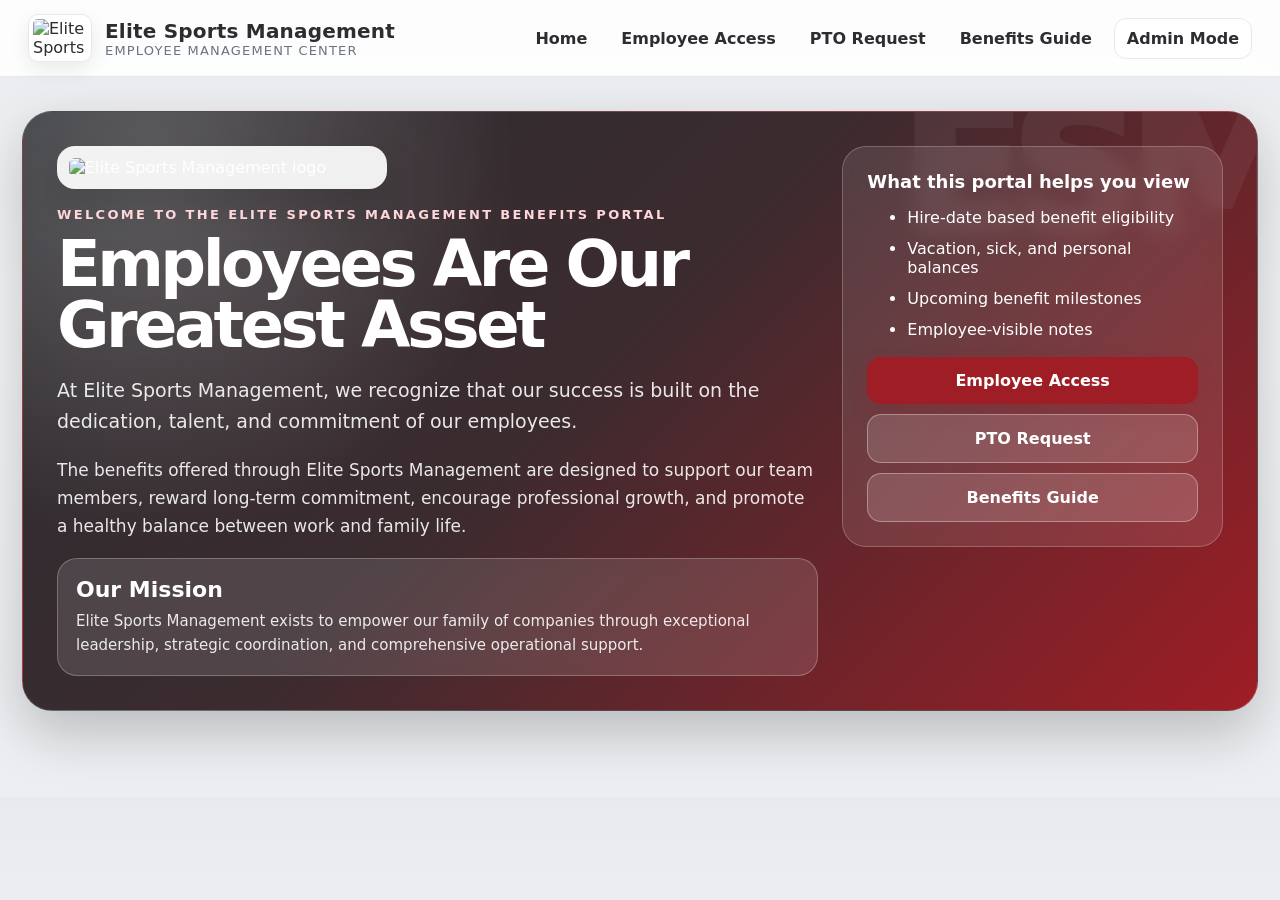
==== commit 62dc8149: "Add files via upload" ====
--- a/index.html
+++ b/index.html
@@ -20,8 +20,7 @@
       <a class="nav-link" href="employee-access.html">Employee Access</a>
       <a class="nav-link" href="pto-request.html">PTO Request</a>
       <a class="nav-link" href="benefits-guide.html">Benefits Guide</a>
-      <a class="nav-link primary-nav" href="admin-dashboard.html">Admin Dashboard</a>
-      <button id="adminToggle" class="primary" onclick="toggleAdmin()">Admin Mode</button>
+      <a class="nav-link primary-nav" href="admin-dashboard.html">Admin Mode</a>
     </nav>
   </header>
 
@@ -32,192 +31,22 @@
         <img class="hero-logo" src="assets/esm-logo.png" alt="Elite Sports Management logo" />
         <div class="eyebrow">Welcome to the Elite Sports Management Benefits Portal</div>
         <h1>Employees Are Our Greatest Asset</h1>
-        <p class="mission">
-          At Elite Sports Management, we recognize that our success is built on the dedication,
-          talent, and commitment of our employees. Every athlete coached, event produced, family
-          served, and customer supported is the direct result of the people who make up our organization.
-        </p>
-        <p>
-          The benefits offered through Elite Sports Management are designed to support our team members,
-          reward long-term commitment, encourage professional growth, and promote a healthy balance between
-          work and family life.
-        </p>
-        <div class="mission-card">
-          <h2>Our Mission</h2>
-          <p>Elite Sports Management exists to empower our family of companies through exceptional leadership, strategic coordination, and comprehensive operational support. By delivering expert human resources, financial management, and administrative services, we enable each company to achieve peak productivity and sustained success.</p>
-        </div>
+        <p class="mission">At Elite Sports Management, we recognize that our success is built on the dedication, talent, and commitment of our employees.</p>
+        <p>The benefits offered through Elite Sports Management are designed to support our team members, reward long-term commitment, encourage professional growth, and promote a healthy balance between work and family life.</p>
+        <div class="mission-card"><h2>Our Mission</h2><p>Elite Sports Management exists to empower our family of companies through exceptional leadership, strategic coordination, and comprehensive operational support.</p></div>
       </div>
       <div class="hero-side-card compact-portal-actions">
         <div class="side-title">What this portal helps you view</div>
-        <ul>
-          <li>Hire-date based benefit eligibility</li>
-          <li>Vacation, sick, and personal balances</li>
-          <li>Upcoming benefit milestones</li>
-          <li>Employee-visible notes</li>
-        </ul>
+        <ul><li>Hire-date based benefit eligibility</li><li>Vacation, sick, and personal balances</li><li>Upcoming benefit milestones</li><li>Employee-visible notes</li></ul>
         <div class="portal-action-buttons">
-          <button class="primary large" onclick="scrollToSection('employeeSearch')">Employee Access</button>
-          <button class="ghost large light" onclick="scrollToSection('ptoRequest')">PTO Request</button>
-          <button class="ghost large light" onclick="scrollToSection('benefitChart')">Benefit Chart</button>
+          <a class="primary large" href="employee-access.html">Employee Access</a>
+          <a class="ghost large light" href="pto-request.html">PTO Request</a>
+          <a class="ghost large light" href="benefits-guide.html">Benefits Guide</a>
         </div>
-      </div>
-    </section>
-
-    <section id="employeeSearch" class="panel employee-facing access-panel">
-      <div class="section-title centered">
-        <div>
-          <h2>Access Your Benefits Profile</h2>
-          <p>Enter your name and birthday PIN. Birthday PIN format is MMDD, such as 0315 for March 15.</p>
-        </div>
-      </div>
-      <div class="access-card">
-        <div class="search-row secure-search">
-          <input id="employeeSearchInput" type="search" placeholder="Employee name" oninput="renderEmployeeSearch()" />
-          <input id="employeePinInput" type="password" inputmode="numeric" maxlength="4" placeholder="Birthday PIN (MMDD)" oninput="renderEmployeeSearch()" />
-          <button class="primary" onclick="renderEmployeeSearch()">View My Benefits</button>
-        </div>
-        <div class="hint-line">For privacy, employee profiles require a matching name and birthday PIN.</div>
-      </div>
-      <div id="employeeSearchResults" class="results"></div>
-      <div id="employeeProfile" class="profile"></div>
-    </section>
-
-
-    <section id="benefitChart" class="panel benefit-chart-panel">
-      <div class="section-title centered">
-        <div>
-          <h2>ESM Benefit Chart</h2>
-          <p>General overview of possible ESM benefits. Employee profiles show only benefits currently active for that employee.</p>
-        </div>
-      </div>
-      <div class="table-wrap benefit-chart-table">
-        <table>
-          <thead><tr><th>Benefit</th><th>General Availability / Sliding Scale</th></tr></thead>
-          <tbody>
-            <tr><td>Vacation</td><td>Less than 1 year: 0 weeks; 1-5 years: 1 week; 6-10 years: 2 weeks; 11-20 years: 3 weeks; 21+ years: 4 weeks.</td></tr>
-            <tr><td>Sick Days</td><td>Available after one full year of service according to ESM policy.</td></tr>
-            <tr><td>Personal Days</td><td>Available after one full year of service according to ESM policy.</td></tr>
-            <tr><td>Paid Holidays</td><td>Company-recognized paid holidays listed in each active profile.</td></tr>
-            <tr><td>Paid Weather Closures</td><td>Applies when ESM closes due to qualifying inclement weather.</td></tr>
-            <tr><td>Health Care Offset</td><td>$3,600 annually for employees actively receiving HCO.</td></tr>
-            <tr><td>Elite Retirement Savings Plan</td><td>Employer matching benefit available according to plan guidelines. Contact gabby@elitesportsmgnt.com for information.</td></tr>
-            <tr><td>Maternity/Paternity Leave</td><td>Only one family leave benefit applies to a profile at a time: Maternity Leave or Paternity Leave.</td></tr>
-            <tr><td>Tuition Benefit</td><td>Applies according to ESM eligibility and admin tracking.</td></tr>
-          </tbody>
-        </table>
-      </div>
-    </section>
-
-    <section id="ptoRequest" class="panel pto-request">
-      <div class="section-title">
-        <div>
-          <h2>Submit PTO Request</h2>
-          <p>Requests are submitted through the official ESM PTO Log.</p>
-        </div>
-        <a class="button-link" href="https://docs.google.com/forms/d/e/1FAIpQLSemcJD6q4DuEtAyDJwCjvNV41GRQ4JMERygPceE0OERyRpXPA/viewform?usp=sharing&ouid=105773198368027497233" target="_blank" rel="noopener">Open in New Tab</a>
-      </div>
-      <div class="form-frame-wrap">
-        <iframe title="ESM PTO Request Form" src="https://docs.google.com/forms/d/e/1FAIpQLSemcJD6q4DuEtAyDJwCjvNV41GRQ4JMERygPceE0OERyRpXPA/viewform?embedded=true" loading="lazy">Loading...</iframe>
-      </div>
-    </section>
-
-    <section id="adminPanel" class="panel admin-panel hidden">
-      <div class="section-title">
-        <div>
-          <h2>Gabby &amp; LB Admin Dashboard</h2>
-          <p>Admin tools for employees, PINs, PTO reports, and notes. PTO requests from Google Forms appear as pending until you mark them paid/processed or manually enter approved usage.</p>
-        </div>
-        <div class="button-group">
-          <button class="primary" onclick="openEmployeeEditor()">Add Employee</button>
-          <button class="ghost" onclick="exportCsv('balances')">Export PTO Balances <span class="info-bubble" title="Shows each employee’s current PTO position, including vacation, sick, and personal time earned, used, and remaining.">ⓘ</span></button>
-          <button class="ghost" onclick="exportCsv('usage')">Export PTO Usage <span class="info-bubble" title="Exports the PTO history log, showing each PTO entry by employee, date used, PTO type, hours used, and notes.">ⓘ</span></button>
-          <button class="ghost backup-action" onclick="exportPortalBackup()">Export Portal Data Backup</button>
-          <label class="ghost backup-action import-backup-label" for="portalBackupInput">Import Portal Data</label>
-          <input id="portalBackupInput" class="hidden-file-input" type="file" accept="application/json,.json" onchange="importPortalBackup(event)" />
-        </div>
-      </div>
-
-      <div class="dashboard-grid" id="dashboardCards"></div>
-      <div id="dashboardDrilldown"></div>
-
-      <div class="admin-filters">
-        <input id="adminSearchInput" type="search" placeholder="Search employees..." oninput="renderAdminTable()" />
-        <select id="statusFilter" onchange="renderAdminTable()">
-          <option value="Active">Active employees</option>
-          <option value="Inactive">Inactive employees</option>
-          <option value="All">All employees</option>
-        </select>
-        <select id="reviewFilter" onchange="renderAdminTable()">
-          <option value="All">All records</option>
-          <option value="Needs Review">Needs review</option>
-          <option value="PIN Needed">PIN needed</option>
-          <option value="Overrides">Benefit overrides</option>
-        </select>
-      </div>
-
-      <div class="table-wrap">
-        <table>
-          <thead>
-            <tr>
-              <th>Name</th><th>Hire Date</th><th>Years</th><th>PIN</th><th>Vacation</th><th>Sick</th><th>Personal</th><th>Status</th><th>Actions</th>
-            </tr>
-          </thead>
-          <tbody id="adminEmployeeTable"></tbody>
-        </table>
-      </div>
-
-      <div class="report-grid">
-        <section class="report-card">
-          <div class="section-title compact"><div><h3>Pending PTO Requests</h3><p>Submitted through the Google Form but not yet marked paid/processed. These do not affect employee balances.</p></div></div>
-          <div class="table-wrap report"><table><thead><tr><th>Employee</th><th>Date Used</th><th>Type</th><th>Amount Requested</th><th>Date Submitted</th><th>Desired Paycheck</th><th>Status</th><th>Admin Note</th><th>Decision</th></tr></thead><tbody id="pendingPtoTable"></tbody></table></div>
-        </section>
-        <section class="report-card">
-          <div class="section-title compact"><div><h3>PTO Balance Report <span class="info-bubble" title="Shows each employee’s current PTO position, including vacation, sick, and personal time earned, used, and remaining.">ⓘ</span></h3><p>Earned, used, and remaining balances for active employees.</p></div><button class="ghost mini" onclick="exportCsv('balances')">Export CSV</button></div>
-          <div class="table-wrap report"><table><thead><tr><th>Employee</th><th>Vac Earned</th><th>Vac Used</th><th>Vac Rem</th><th>Sick Earned</th><th>Sick Used</th><th>Sick Rem</th><th>Personal Earned</th><th>Personal Used</th><th>Personal Rem</th></tr></thead><tbody id="ptoBalanceTable"></tbody></table></div>
-        </section>
-        <section class="report-card">
-          <div class="section-title compact"><div><h3>PTO Usage Report <span class="info-bubble" title="Shows the full PTO history log by employee, date used, PTO type, amount used, and notes.">ⓘ</span></h3><p>Approved/admin-entered PTO usage that affects balances.</p></div><button class="ghost mini" onclick="exportCsv('usage')">Export CSV</button></div>
-          <div class="table-wrap report"><table><thead><tr><th>Employee</th><th>Date Used</th><th>Type</th><th>Amount</th><th>Notes</th></tr></thead><tbody id="ptoUsageTable"></tbody></table></div>
-        </section>
       </div>
     </section>
   </main>
 
-  <div id="modalBackdrop" class="modal-backdrop hidden" onclick="closeModal(event)">
-    <div class="modal wide" onclick="event.stopPropagation()">
-      <div class="modal-header"><h3 id="modalTitle">Edit Employee</h3><button class="icon-btn" onclick="hideModal()">×</button></div>
-      <form id="employeeForm" onsubmit="saveEmployee(event)">
-        <input type="hidden" id="editEmployeeId" />
-        <div class="form-grid">
-          <label>Employee Name<input id="editName" required /></label>
-          <label>Birthday PIN (MMDD)<input id="editPin" inputmode="numeric" maxlength="4" placeholder="0315" /></label>
-          <label>Hire Date<input id="editHireDate" type="date" required /></label>
-          <label>Hours Available<input id="editHoursAvailable" placeholder="Inquire about hours available" /></label>
-          <label>Status<select id="editStatus"><option>Active</option><option>Inactive</option></select></label>
-          <label>Maternity/Paternity Leave<select id="editFamilyLeave"><option value="">None</option><option>Maternity Leave</option><option>Paternity Leave</option></select></label>
-          <label>Inactive Reason<select id="editInactiveReason"><option value="">None</option><option>College / Seasonal Return</option><option>Leave of Absence</option><option>Seasonal Employee</option><option>Resigned</option><option>Terminated</option><option>Retired</option><option>Other</option></select></label>
-          <label>Inactive Date<input id="editInactiveDate" type="date" /></label>
-          <label>Reactivation Date<input id="editReactivationDate" type="date" /></label>
-          <label>Vacation Earned Override<input id="editVacationOverride" type="number" min="0" step="0.25" placeholder="Leave blank for auto" /></label>
-          <label>Sick Earned Override<input id="editSickOverride" type="number" min="0" step="0.25" placeholder="Leave blank for auto" /></label>
-          <label>Personal Earned Override<input id="editPersonalOverride" type="number" min="0" step="0.25" placeholder="Leave blank for auto" /></label>
-          <label>Vacation Used Override<input id="editVacationUsedOverride" type="number" min="0" step="0.25" placeholder="Leave blank for sheet/admin total" /></label>
-          <label>Sick Used Override<input id="editSickUsedOverride" type="number" min="0" step="1" placeholder="Leave blank for sheet/admin total" /></label>
-          <label>Personal Used Override<input id="editPersonalUsedOverride" type="number" min="0" step="1" placeholder="Leave blank for sheet/admin total" /></label>
-        </div>
-        <label>Employee Notes <span class="hint">visible to employee</span><textarea id="editEmployeeNotes" rows="3"></textarea></label>
-        <label>HR Notes <span class="hint">admin only</span><textarea id="editHrNotes" rows="3"></textarea></label>
-        <label>Finance Notes <span class="hint">admin only</span><textarea id="editFinanceNotes" rows="3"></textarea></label>
-        <fieldset class="override-box"><legend>Benefit Overrides</legend><label><input id="overrideHco" type="checkbox" /> HCO Eligible</label><label><input id="overrideErsp" type="checkbox" /> ERSP Eligible</label><label><input id="overrideTuition" type="checkbox" /> Tuition Benefit Eligible</label></fieldset>
-        <fieldset class="override-box"><legend>PTO Usage Log</legend>
-          <div class="usage-entry-row"><input id="usageDate" type="date" /><select id="usageType"><option>Vacation</option><option>Sick</option><option>Personal</option></select><input id="usageAmount" type="number" min="0.25" step="0.25" value="1" /><input id="usageNotes" placeholder="Notes" /><button type="button" class="primary mini" onclick="addPtoUsage()">Add Usage</button></div>
-          <div id="ptoUsageList"></div>
-        </fieldset>
-        <div class="modal-actions"><button type="button" class="ghost" onclick="hideModal()">Cancel</button><button type="submit" class="primary">Save Employee</button></div>
-      </form>
-    </div>
-  </div>
-
   <script src="app.js"></script>
 </body>
-</html>
+</html>
--- a/styles.css
+++ b/styles.css
@@ -45,3 +45,15 @@
 .site-nav{margin-left:auto;flex-wrap:wrap}.nav-link{padding:10px 12px;border-radius:12px;text-decoration:none;color:var(--charcoal);font-weight:800}.nav-link:hover{background:#f3f4f6}.primary-nav{background:#fff;border:1px solid var(--line)}
 .summary-card-grid{display:grid;grid-template-columns:repeat(4,minmax(0,1fr));gap:14px;margin-bottom:14px}.summary-card{border:1px solid var(--line);border-radius:18px;background:#fff;padding:16px}.summary-card span{display:block;color:var(--gray);font-size:12px;font-weight:850;text-transform:uppercase;letter-spacing:.08em}.summary-card strong{display:block;font-size:26px;color:var(--red);margin-top:4px}.service-badge{display:inline-flex;margin-top:9px;padding:7px 12px;border-radius:999px;background:#fff;color:var(--red);font-weight:900;border:1px solid rgba(255,255,255,.55)}.muted-badge{color:#4b5563;background:#f4f5f7}.badge-row{margin-top:8px}.vacation-progress{margin:0 0 16px;border:1px solid var(--line);background:#fff;border-radius:18px;padding:16px}.progress-label{margin:8px 0;color:var(--gray);font-weight:750}.progress-track{height:12px;border-radius:999px;background:#eceff3;overflow:hidden}.progress-fill{height:100%;background:linear-gradient(90deg,var(--red),#c84b54);border-radius:999px}.visual-timeline{display:grid;gap:14px}.timeline-item{display:grid;grid-template-columns:20px 1fr;gap:12px;position:relative}.timeline-dot{width:14px;height:14px;border-radius:50%;background:var(--red);margin-top:4px;box-shadow:0 0 0 5px rgba(159,29,37,.12)}.timeline-date{font-size:12px;color:var(--gray);font-weight:850;text-transform:uppercase;letter-spacing:.06em}.timeline-item p{margin:4px 0 0;color:var(--gray)}.dashboard-grid .dash-card{text-align:left;cursor:pointer}.dashboard-grid .dash-card:hover{transform:translateY(-1px);border-color:#c7cbd1}.dashboard-list{border:1px solid var(--line);background:#fff;border-radius:20px;padding:16px;margin:0 0 18px}.list-row-button{display:flex;width:100%;align-items:center;justify-content:space-between;gap:14px;border:1px solid var(--line);background:#fafafa;border-radius:14px;padding:12px 14px;margin:8px 0;cursor:pointer}.list-row-button:hover{background:#fff}.admin-note-input{min-width:220px}.profile-page-shell{max-width:1100px;margin:26px auto}.simple-page-hero{margin-top:28px}.page-only .home-only,.page-only .employee-only,.page-only .pto-only,.page-only .benefits-only,.page-only .admin-only{display:none}.page-home .home-only,.page-employee .employee-only,.page-pto .pto-only,.page-benefits .benefits-only,.page-admin .admin-only{display:block}
 @media(max-width:900px){.summary-card-grid{grid-template-columns:repeat(2,1fr)}}@media(max-width:640px){.summary-card-grid{grid-template-columns:1fr}.site-nav{width:100%}.nav-link,.site-nav .primary{width:100%;justify-content:center}}
+
+
+/* v2.0.2 polish */
+.small-strong{font-size:15px!important;line-height:1.25;display:block}
+.reset-note{margin:14px 0;background:#fffdf5;border-color:#f0d99b;color:#5c4413}
+.dashboard-list{margin:12px 0 18px;padding:16px;border:1px solid var(--line);border-radius:18px;background:#fff}
+.list-row-button{width:100%;display:flex;justify-content:space-between;gap:12px;align-items:center;padding:12px 14px;margin:8px 0;border:1px solid var(--line);border-radius:14px;background:#fafafa;cursor:pointer;text-align:left;color:var(--charcoal)}
+.list-row-button:hover{background:#fff;border-color:#c7cbd1;box-shadow:0 8px 20px rgba(20,20,25,.06)}
+.action-links{flex-wrap:wrap}
+.admin-note-input{min-width:180px}
+.service-badge{display:inline-flex;margin-top:10px;padding:8px 12px;border-radius:999px;background:#fff2f2;color:#8d1921;border:1px solid #f1c4c7;font-weight:900;letter-spacing:.02em}
+.muted-badge{background:#f3f4f6;color:#4b5563;border-color:#d1d5db}
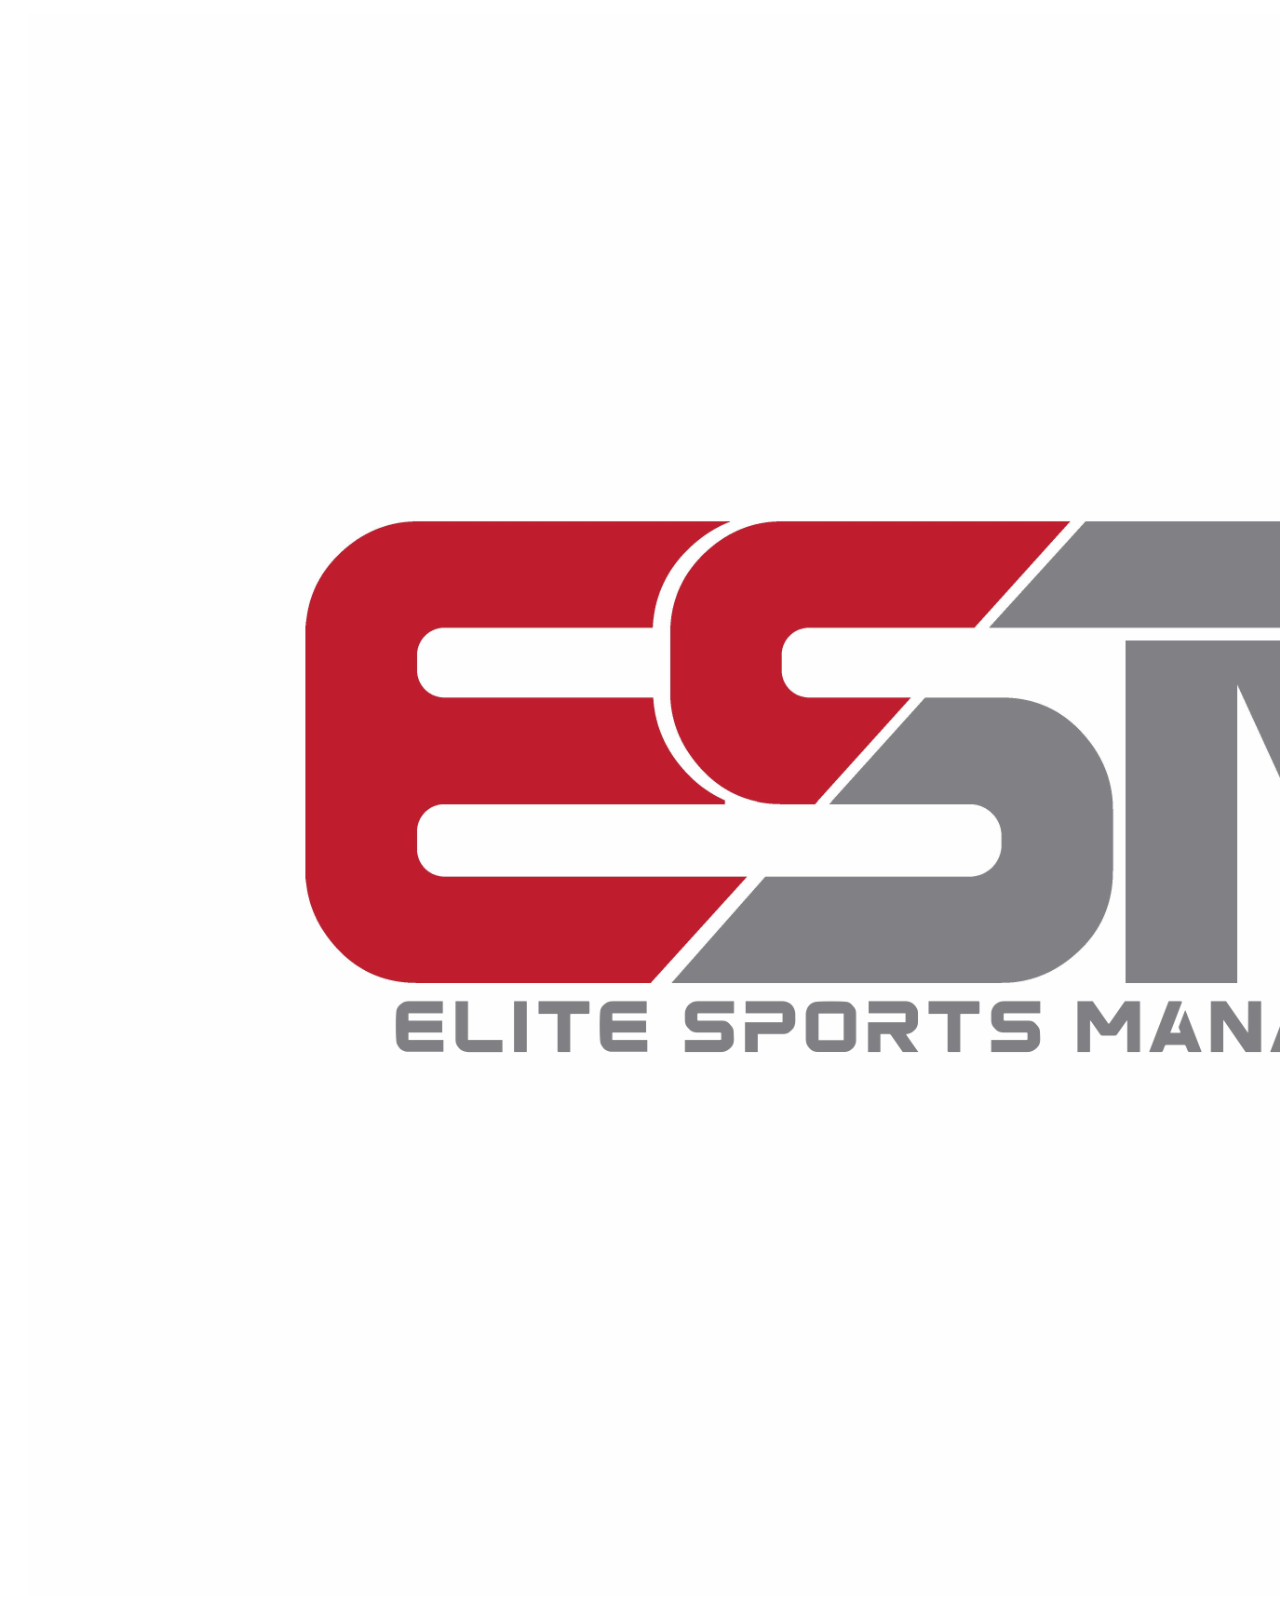
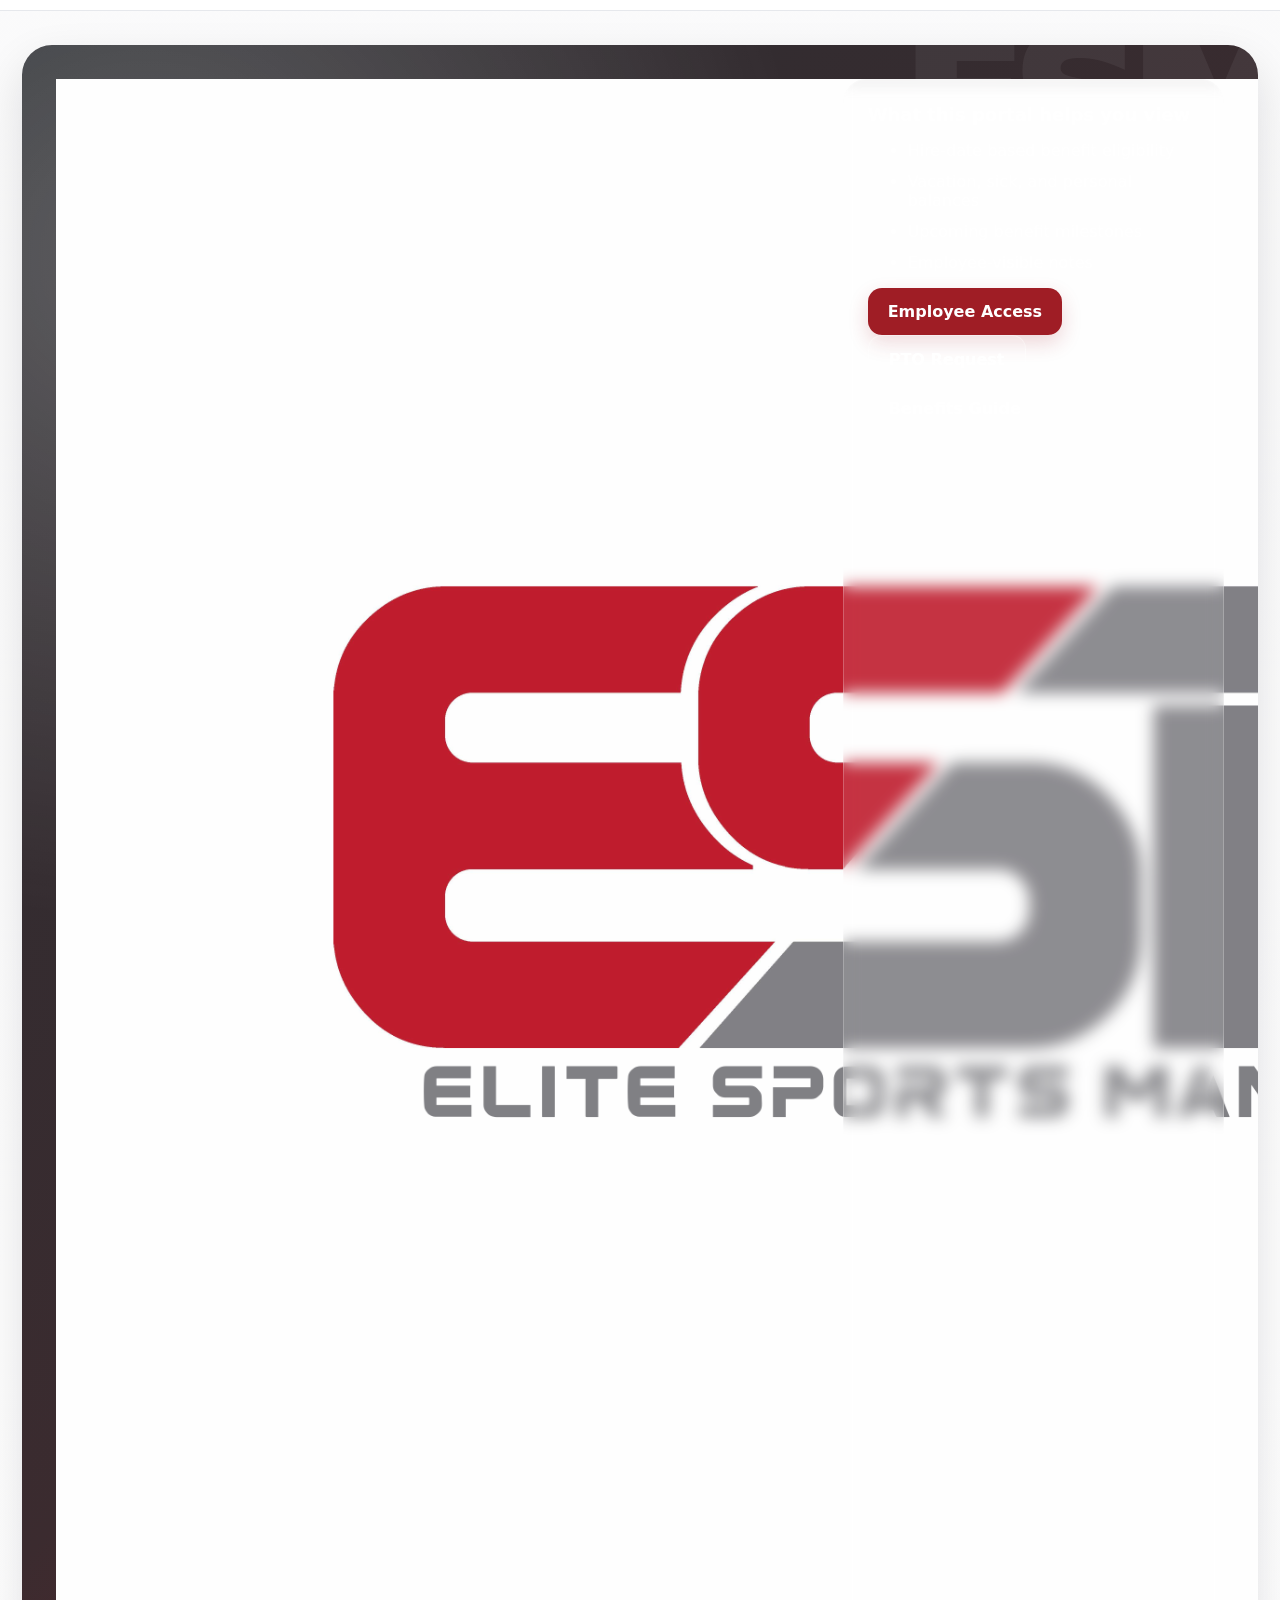
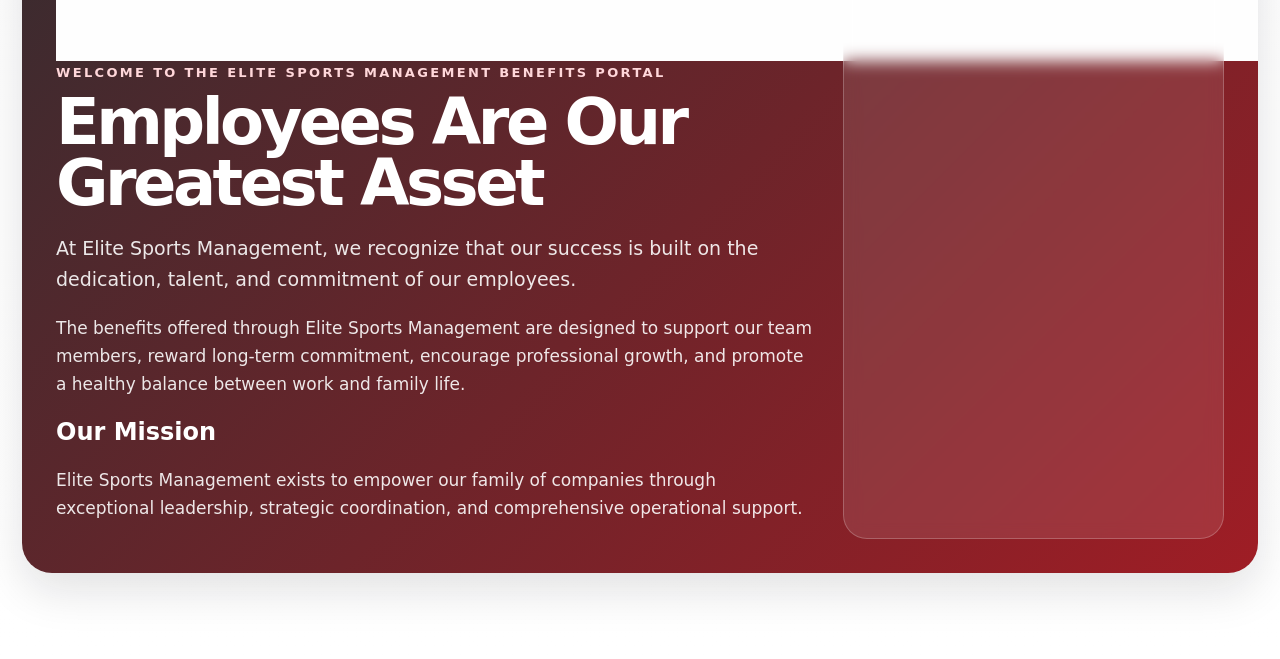
==== commit 0e377448: "Add files via upload" ====
--- a/index.html
+++ b/index.html
@@ -17,9 +17,6 @@
     </div>
     <nav class="top-actions site-nav">
       <a class="nav-link" href="index.html">Home</a>
-      <a class="nav-link" href="employee-access.html">Employee Access</a>
-      <a class="nav-link" href="pto-request.html">PTO Request</a>
-      <a class="nav-link" href="benefits-guide.html">Benefits Guide</a>
       <a class="nav-link primary-nav" href="admin-dashboard.html">Admin Mode</a>
     </nav>
   </header>
--- a/styles.css
+++ b/styles.css
@@ -1,59 +1,7 @@
-:root{--red:#9f1d25;--red-dark:#74151b;--charcoal:#2b2d31;--gray:#6b7280;--light:#f5f6f8;--line:#e6e8ec;--white:#fff;--green:#1f8a4c;--amber:#b7791f;--shadow:0 18px 45px rgba(20,20,25,.12)}*{box-sizing:border-box}body{margin:0;font-family:Inter,ui-sans-serif,system-ui,-apple-system,BlinkMacSystemFont,"Segoe UI",sans-serif;background:linear-gradient(180deg,#f7f7f8,#fff);color:var(--charcoal)}button,input,select,textarea{font:inherit}.topbar{position:sticky;top:0;z-index:20;display:flex;align-items:center;justify-content:space-between;gap:18px;padding:14px 28px;background:rgba(255,255,255,.94);backdrop-filter:blur(10px);border-bottom:1px solid var(--line)}.brand-lockup{display:flex;align-items:center;gap:13px}.brand-mark{display:grid;place-items:center;width:48px;height:48px;border-radius:14px;background:linear-gradient(135deg,var(--red),#cf3a43);color:#fff;font-weight:900;letter-spacing:.06em;box-shadow:0 10px 24px rgba(159,29,37,.24)}.brand-name{font-weight:850;font-size:20px;letter-spacing:.01em}.brand-subtitle{font-size:13px;color:var(--gray);text-transform:uppercase;letter-spacing:.09em}.top-actions{display:flex;gap:10px;align-items:center}.primary,.ghost,.button-link{border:0;border-radius:12px;padding:11px 16px;cursor:pointer;font-weight:750;text-decoration:none;display:inline-flex;align-items:center;justify-content:center;gap:8px}.primary{background:var(--red);color:#fff;box-shadow:0 8px 20px rgba(159,29,37,.18)}.primary:hover{background:var(--red-dark)}.ghost{background:#fff;border:1px solid var(--line);color:var(--charcoal)}.ghost:hover{border-color:#c7cbd1;background:#f9fafb}.ghost.danger{color:var(--red)}.button-link{background:var(--charcoal);color:#fff}.large{padding:14px 20px;border-radius:14px}.light{background:rgba(255,255,255,.14);color:#fff;border-color:rgba(255,255,255,.34)}main{max-width:1280px;margin:auto;padding:0 22px 60px}.hero{position:relative;display:grid;grid-template-columns:minmax(0,1.6fr) minmax(280px,.8fr);gap:24px;margin:34px 0 26px;padding:34px;border-radius:30px;background:radial-gradient(circle at 10% 10%,rgba(255,255,255,.23),transparent 30%),linear-gradient(135deg,#2b2d31 0%,#3b2b2f 45%,#9f1d25 100%);overflow:hidden;color:#fff;box-shadow:var(--shadow)}.hero-bg-badge{position:absolute;right:-35px;top:-45px;font-size:180px;font-weight:1000;letter-spacing:-.07em;color:rgba(255,255,255,.06)}.hero-card{position:relative;z-index:1;max-width:860px}.eyebrow{text-transform:uppercase;letter-spacing:.18em;font-size:13px;font-weight:850;color:#ffd7da;margin-bottom:12px}.hero h1{font-size:clamp(36px,5vw,70px);line-height:.95;margin:0 0 18px;letter-spacing:-.055em}.hero p{font-size:17px;line-height:1.65;color:rgba(255,255,255,.89);max-width:850px}.mission{font-size:19px!important}.hero-actions{display:flex;flex-wrap:wrap;gap:12px;margin-top:22px}.hero-side-card{position:relative;z-index:1;align-self:stretch;background:rgba(255,255,255,.1);border:1px solid rgba(255,255,255,.22);border-radius:24px;padding:24px;backdrop-filter:blur(8px)}.side-title{font-weight:850;font-size:18px;margin-bottom:12px}.hero-side-card li{margin:12px 0;color:#fff}.panel{background:#fff;border:1px solid var(--line);border-radius:24px;padding:24px;margin:24px 0;box-shadow:0 10px 32px rgba(30,35,45,.06)}.section-title{display:flex;align-items:flex-start;justify-content:space-between;gap:20px;margin-bottom:18px}.section-title.centered{text-align:center;justify-content:center}.section-title h2,.section-title h3{margin:0;color:var(--charcoal)}.section-title p{margin:5px 0 0;color:var(--gray)}.compact{margin-bottom:10px}.access-card{max-width:900px;margin:0 auto 16px;padding:18px;border:1px solid var(--line);background:linear-gradient(180deg,#fff,#fafafa);border-radius:20px}.search-row{display:flex;gap:12px;align-items:center}.secure-search input:first-child{flex:1.3}.secure-search input:nth-child(2){flex:.7}input,select,textarea{border:1px solid #d6d9df;border-radius:12px;padding:12px 13px;background:#fff;outline:none}input:focus,select:focus,textarea:focus{border-color:var(--red);box-shadow:0 0 0 4px rgba(159,29,37,.08)}.hint-line,.hint,.muted{color:var(--gray);font-size:13px}.hint-line{margin-top:10px;text-align:center}.results{max-width:900px;margin:12px auto}.result-card{display:flex;justify-content:space-between;align-items:center;gap:14px;border:1px solid var(--line);padding:14px;border-radius:16px;margin:8px 0;background:#fff}.alert-soft{padding:14px;border-radius:16px;background:#fff4f4;border:1px solid #ffd5d8;color:#7f1d1d}.profile-shell{border:1px solid var(--line);border-radius:24px;overflow:hidden;margin-top:20px}.profile-head{display:flex;justify-content:space-between;align-items:center;gap:16px;padding:22px;background:linear-gradient(135deg,var(--charcoal),#4a2b2f);color:#fff}.profile-head h3{margin:0;font-size:28px}.profile-body{padding:22px}.kpi-grid,.dashboard-grid{display:grid;grid-template-columns:repeat(4,minmax(0,1fr));gap:14px}.kpi,.dash-card,.benefit-card{border:1px solid var(--line);border-radius:18px;padding:16px;background:#fff}.kpi .label,.dash-card .label{color:var(--gray);font-weight:750;font-size:12px;text-transform:uppercase;letter-spacing:.08em}.kpi .value,.dash-card .value{font-size:34px;font-weight:900;color:var(--red);margin:4px 0}.benefit-grid{display:grid;grid-template-columns:repeat(3,minmax(0,1fr));gap:14px;margin-top:18px}.benefit-card h4{margin:0 0 10px}.pill{display:inline-flex;align-items:center;border-radius:999px;padding:5px 10px;font-size:12px;font-weight:800}.pill.ok{background:#e9f8ef;color:var(--green)}.pill.no,.pill.warn{background:#fff7e8;color:var(--amber)}.note-box,.timeline,.usage-details{margin-top:18px;border-radius:18px;border:1px solid var(--line);background:#fafafa;padding:16px}.hidden{display:none!important}.dashboard-grid{grid-template-columns:repeat(4,minmax(0,1fr));margin-bottom:18px}.dash-card.review{background:#fffafa}.admin-filters,.button-group{display:flex;gap:10px;flex-wrap:wrap}.admin-filters{margin-bottom:14px}.admin-filters input{min-width:280px}.table-wrap{width:100%;overflow:auto;border:1px solid var(--line);border-radius:18px;background:#fff}table{width:100%;border-collapse:collapse;min-width:760px}th,td{padding:12px 13px;text-align:left;border-bottom:1px solid var(--line);vertical-align:top}th{background:#f8f9fb;color:#4b5563;text-transform:uppercase;font-size:12px;letter-spacing:.06em}tr:last-child td{border-bottom:0}.mini{padding:7px 10px;border-radius:10px;font-size:12px}.action-links{display:flex;gap:6px}.form-frame-wrap{height:650px;border:1px solid var(--line);border-radius:18px;overflow:hidden;background:#fafafa}.form-frame-wrap iframe{width:100%;height:100%;border:0}.modal-backdrop{position:fixed;inset:0;background:rgba(0,0,0,.45);z-index:50;display:grid;place-items:center;padding:18px}.modal{background:#fff;border-radius:22px;max-width:860px;width:100%;max-height:92vh;overflow:auto;box-shadow:var(--shadow)}.modal.wide{max-width:1040px}.modal-header{display:flex;justify-content:space-between;align-items:center;padding:18px 20px;border-bottom:1px solid var(--line)}.modal-header h3{margin:0}.icon-btn{border:0;background:#f3f4f6;border-radius:10px;font-size:24px;width:38px;height:38px;cursor:pointer}.modal form{padding:20px}.form-grid{display:grid;grid-template-columns:repeat(4,minmax(0,1fr));gap:14px;margin-bottom:14px}label{display:flex;flex-direction:column;gap:6px;font-weight:750;color:#374151}textarea{resize:vertical}.override-box{border:1px solid var(--line);border-radius:16px;padding:14px;margin:14px 0}.override-box legend{font-weight:850;color:var(--charcoal)}.override-box label{display:inline-flex;flex-direction:row;align-items:center;margin-right:16px}.usage-entry-row{display:grid;grid-template-columns:170px 150px 120px 1fr auto;gap:10px;margin-bottom:12px}.modal-actions{display:flex;justify-content:flex-end;gap:10px;margin-top:18px}.report-grid{display:grid;grid-template-columns:1fr;gap:20px;margin-top:22px}.report-card{border:1px solid var(--line);border-radius:20px;padding:16px;background:#fff}.table-wrap.report{max-height:380px}.table-wrap.small table{min-width:600px}.usage-details summary{cursor:pointer;font-weight:850}.employee-facing{scroll-margin-top:90px}@media(max-width:980px){.hero{grid-template-columns:1fr}.dashboard-grid,.kpi-grid{grid-template-columns:repeat(2,1fr)}.benefit-grid{grid-template-columns:1fr 1fr}.form-grid{grid-template-columns:1fr 1fr}.usage-entry-row,.secure-search{grid-template-columns:1fr;display:grid}.topbar{align-items:flex-start;flex-direction:column}.top-actions{width:100%;justify-content:flex-start;flex-wrap:wrap}}@media(max-width:640px){main{padding:0 12px 40px}.hero{padding:24px;border-radius:22px}.dashboard-grid,.kpi-grid,.benefit-grid,.form-grid{grid-template-columns:1fr}.section-title{flex-direction:column}.search-row{flex-direction:column}.search-row>*{width:100%}.profile-head{flex-direction:column;align-items:flex-start}.hero h1{font-size:40px}}
+:root{--red:#9f1d25;--red-dark:#74151b;--charcoal:#2b2d31;--gray:#6b7280;--light:#f5f6f8;--line:#e6e8ec;--white:#fff;--green:#1f8a4c;--amber:#b7791f;--shadow:0 18px 45px rgba(20,20,25,.12)}*{box-sizing:border-box}body{margin:0;font-family:Inter,ui-sans-serif,system-ui,-apple-system,BlinkMacSystemFont,"Segoe UI",sans-serif;background:linear-gradient(180deg,#f7f7f8,#fff);color:var(--charcoal)}button,input,select,textarea{font:inherit}.topbar{position:sticky;top:0;z-index:20;display:flex;align-items:center;justify-content:space-between;gap:18px;padding:14px 28px;background:rgba(255,255,255,.94);backdrop-filter:blur(10px);border-bottom:1px solid var(--line)}.brand-lockup{display:flex;align-items:center;gap:13px}.brand-mark{display:grid;place-items:center;width:48px;height:48px;border-radius:14px;background:linear-gradient(135deg,var(--red),#cf3a43);color:#fff;font-weight:900;letter-spacing:.06em;box-shadow:0 10px 24px rgba(159,29,37,.24)}.brand-name{font-weight:850;font-size:20px;letter-spacing:.01em}.brand-subtitle{font-size:13px;color:var(--gray);text-transform:uppercase;letter-spacing:.09em}.top-actions{display:flex;gap:10px;align-items:center}.primary,.ghost,.button-link{border:0;border-radius:12px;padding:11px 16px;cursor:pointer;font-weight:750;text-decoration:none;display:inline-flex;align-items:center;justify-content:center;gap:8px}.primary{background:var(--red);color:#fff;box-shadow:0 8px 20px rgba(159,29,37,.18)}.primary:hover{background:var(--red-dark)}.ghost{background:#fff;border:1px solid var(--line);color:var(--charcoal)}.ghost:hover{border-color:#c7cbd1;background:#f9fafb}.ghost.danger{color:var(--red)}.button-link{background:var(--charcoal);color:#fff}.large{padding:14px 20px;border-radius:14px}.light{background:rgba(255,255,255,.14);color:#fff;border-color:rgba(255,255,255,.34)}main{max-width:1280px;margin:auto;padding:0 22px 60px}.hero{position:relative;display:grid;grid-template-columns:minmax(0,1.6fr) minmax(280px,.8fr);gap:24px;margin:34px 0 26px;padding:34px;border-radius:30px;background:radial-gradient(circle at 10% 10%,rgba(255,255,255,.23),transparent 30%),linear-gradient(135deg,#2b2d31 0%,#3b2b2f 45%,#9f1d25 100%);overflow:hidden;color:#fff;box-shadow:var(--shadow)}.hero-bg-badge{position:absolute;right:-35px;top:-45px;font-size:180px;font-weight:1000;letter-spacing:-.07em;color:rgba(255,255,255,.06)}.hero-card{position:relative;z-index:1;max-width:860px}.eyebrow{text-transform:uppercase;letter-spacing:.18em;font-size:13px;font-weight:850;color:#ffd7da;margin-bottom:12px}.hero h1{font-size:clamp(36px,5vw,70px);line-height:.95;margin:0 0 18px;letter-spacing:-.055em}.hero p{font-size:17px;line-height:1.65;color:rgba(255,255,255,.89);max-width:850px}.mission{font-size:19px!important}.hero-actions{display:flex;flex-wrap:wrap;gap:12px;margin-top:22px}.hero-side-card{position:relative;z-index:1;align-self:stretch;background:rgba(255,255,255,.1);border:1px solid rgba(255,255,255,.22);border-radius:24px;padding:24px;backdrop-filter:blur(8px)}.side-title{font-weight:850;font-size:18px;margin-bottom:12px}.hero-side-card li{margin:12px 0;color:#fff}.panel{background:#fff;border:1px solid var(--line);border-radius:24px;padding:24px;margin:24px 0;box-shadow:0 10px 32px rgba(30,35,45,.06)}.section-title{display:flex;align-items:flex-start;justify-content:space-between;gap:20px;margin-bottom:18px}.section-title.centered{text-align:center;justify-content:center}.section-title h2,.section-title h3{margin:0;color:var(--charcoal)}.section-title p{margin:5px 0 0;color:var(--gray)}.compact{margin-bottom:10px}.access-card{max-width:900px;margin:0 auto 16px;padding:18px;border:1px solid var(--line);background:linear-gradient(180deg,#fff,#fafafa);border-radius:20px}.search-row{display:flex;gap:12px;align-items:center}.secure-search input:first-child{flex:1.3}.secure-search input:nth-child(2){flex:.7}input,select,textarea{border:1px solid #d6d9df;border-radius:12px;padding:12px 13px;background:#fff;outline:none}input:focus,select:focus,textarea:focus{border-color:var(--red);box-shadow:0 0 0 4px rgba(159,29,37,.08)}.hint-line,.hint,.muted{color:var(--gray);font-size:13px}.hint-line{margin-top:10px;text-align:center}.results{max-width:900px;margin:12px auto}.result-card{display:flex;justify-content:space-between;align-items:center;gap:14px;border:1px solid var(--line);padding:14px;border-radius:16px;margin:8px 0;background:#fff}.alert-soft{padding:14px;border-radius:16px;background:#fff4f4;border:1px solid #ffd5d8;color:#7f1d1d}.profile-shell{border:1px solid var(--line);border-radius:24px;overflow:hidden;margin-top:20px}.profile-head{display:flex;justify-content:space-between;align-items:center;gap:16px;padding:22px;background:linear-gradient(135deg,var(--charcoal),#4a2b2f);color:#fff}.profile-head h3{margin:0;font-size:28px}.profile-body{padding:22px}.kpi-grid,.dashboard-grid{display:grid;grid-template-columns:repeat(4,minmax(0,1fr));gap:14px}.kpi,.dash-card,.benefit-card{border:1px solid var(--line);border-radius:18px;padding:16px;background:#fff}.kpi .label,.dash-card .label{color:var(--gray);font-weight:750;font-size:12px;text-transform:uppercase;letter-spacing:.08em}.kpi .value,.dash-card .value{font-size:34px;font-weight:900;color:var(--red);margin:4px 0}.benefit-grid{display:grid;grid-template-columns:repeat(3,minmax(0,1fr));gap:14px;margin-top:18px}.benefit-card h4{margin:0 0 10px}.pill{display:inline-flex;align-items:center;border-radius:999px;padding:5px 10px;font-size:12px;font-weight:800}.pill.ok{background:#e9f8ef;color:var(--green)}.pill.no,.pill.warn{background:#fff7e8;color:var(--amber)}.note-box,.timeline,.usage-details{margin-top:18px;border-radius:18px;border:1px solid var(--line);background:#fafafa;padding:16px}.hidden{display:none!important}.dashboard-grid{grid-template-columns:repeat(7,minmax(0,1fr));margin-bottom:18px}.dash-card.review{background:#fffafa}.admin-filters,.button-group{display:flex;gap:10px;flex-wrap:wrap}.admin-filters{margin-bottom:14px}.admin-filters input{min-width:280px}.table-wrap{width:100%;overflow:auto;border:1px solid var(--line);border-radius:18px;background:#fff}table{width:100%;border-collapse:collapse;min-width:760px}th,td{padding:12px 13px;text-align:left;border-bottom:1px solid var(--line);vertical-align:top}th{background:#f8f9fb;color:#4b5563;text-transform:uppercase;font-size:12px;letter-spacing:.06em}tr:last-child td{border-bottom:0}.mini{padding:7px 10px;border-radius:10px;font-size:12px}.action-links{display:flex;gap:6px}.form-frame-wrap{height:650px;border:1px solid var(--line);border-radius:18px;overflow:hidden;background:#fafafa}.form-frame-wrap iframe{width:100%;height:100%;border:0}.modal-backdrop{position:fixed;inset:0;background:rgba(0,0,0,.45);z-index:50;display:grid;place-items:center;padding:18px}.modal{background:#fff;border-radius:22px;max-width:860px;width:100%;max-height:92vh;overflow:auto;box-shadow:var(--shadow)}.modal.wide{max-width:1040px}.modal-header{display:flex;justify-content:space-between;align-items:center;padding:18px 20px;border-bottom:1px solid var(--line)}.modal-header h3{margin:0}.icon-btn{border:0;background:#f3f4f6;border-radius:10px;font-size:24px;width:38px;height:38px;cursor:pointer}.modal form{padding:20px}.form-grid{display:grid;grid-template-columns:repeat(4,minmax(0,1fr));gap:14px;margin-bottom:14px}label{display:flex;flex-direction:column;gap:6px;font-weight:750;color:#374151}textarea{resize:vertical}.override-box{border:1px solid var(--line);border-radius:16px;padding:14px;margin:14px 0}.override-box legend{font-weight:850;color:var(--charcoal)}.override-box label{display:inline-flex;flex-direction:row;align-items:center;margin-right:16px}.usage-entry-row{display:grid;grid-template-columns:170px 150px 120px 1fr auto;gap:10px;margin-bottom:12px}.modal-actions{display:flex;justify-content:flex-end;gap:10px;margin-top:18px}.report-grid{display:grid;grid-template-columns:1fr;gap:20px;margin-top:22px}.report-card{border:1px solid var(--line);border-radius:20px;padding:16px;background:#fff}.table-wrap.report{max-height:380px}.table-wrap.small table{min-width:600px}.usage-details summary{cursor:pointer;font-weight:850}.employee-facing{scroll-margin-top:90px}@media(max-width:980px){.hero{grid-template-columns:1fr}.dashboard-grid,.kpi-grid{grid-template-columns:repeat(2,1fr)}.benefit-grid{grid-template-columns:1fr 1fr}.form-grid{grid-template-columns:1fr 1fr}.usage-entry-row,.secure-search{grid-template-columns:1fr;display:grid}.topbar{align-items:flex-start;flex-direction:column}.top-actions{width:100%;justify-content:flex-start;flex-wrap:wrap}}@media(max-width:640px){main{padding:0 12px 40px}.hero{padding:24px;border-radius:22px}.dashboard-grid,.kpi-grid,.benefit-grid,.form-grid{grid-template-columns:1fr}.section-title{flex-direction:column}.search-row{flex-direction:column}.search-row>*{width:100%}.profile-head{flex-direction:column;align-items:flex-start}.hero h1{font-size:40px}}
 
-/* v1.1.4 branding and benefit enhancements */
-.brand-logo-small{width:64px;height:48px;object-fit:contain;border-radius:10px;background:#fff;padding:4px;border:1px solid var(--line);box-shadow:0 8px 20px rgba(0,0,0,.08)}
-.hero-logo{display:block;max-width:330px;width:48%;min-width:220px;margin:0 0 18px;background:rgba(255,255,255,.92);border-radius:18px;padding:12px;box-shadow:0 18px 42px rgba(0,0,0,.18)}
-.mission-card{margin-top:18px;background:rgba(255,255,255,.12);border:1px solid rgba(255,255,255,.25);border-radius:20px;padding:18px;backdrop-filter:blur(6px)}
-.mission-card h2{margin:0 0 8px;color:#fff;font-size:22px}.mission-card p{margin:0!important;font-size:15px!important;line-height:1.55!important}
-.info-bubble{display:inline-grid;place-items:center;width:20px;height:20px;border-radius:50%;background:#eef2f7;color:var(--charcoal);border:1px solid #d1d5db;font-weight:900;font-size:12px;cursor:help;vertical-align:middle}.primary .info-bubble,.ghost .info-bubble{margin-left:3px}.hco-badge{display:inline-flex;align-items:center;justify-content:center;padding:8px 12px;border-radius:12px;background:#dff7e8;color:#126338;border:1px solid #a6e5bd;font-weight:950;letter-spacing:.02em}.hco-badge.inline{padding:3px 7px;border-radius:8px;font-size:12px}.policy-center{margin-top:18px;border-radius:18px;border:1px solid var(--line);background:#fff;padding:16px}.policy-center summary{cursor:pointer;font-weight:900;color:var(--charcoal)}.policy-grid{display:grid;grid-template-columns:repeat(2,minmax(0,1fr));gap:14px;margin-top:14px}.policy-grid>div{background:#fafafa;border:1px solid var(--line);border-radius:14px;padding:14px}.policy-grid p{margin:6px 0 0;color:var(--gray);font-size:14px;line-height:1.45}.benefit-card .hco-badge{margin-top:4px}.hero.refreshed{border:1px solid rgba(255,255,255,.14)}
-@media(max-width:760px){.hero-logo{width:100%;max-width:280px}.policy-grid{grid-template-columns:1fr}.brand-logo-small{width:54px;height:42px}}
-
-.hidden-file-input{display:none!important}.backup-action{white-space:nowrap}.import-backup-label{margin:0}.backup-action:hover{border-color:#c7cbd1;background:#f9fafb}
-
-/* v1.1.6 layout cleanup */
-.admin-only-nav{margin-left:auto}
-.compact-portal-actions{align-self:start}
-.portal-action-buttons{display:grid;grid-template-columns:1fr;gap:10px;margin-top:18px}
-.portal-action-buttons .large{width:100%}
-@media(max-width:980px){.admin-only-nav{margin-left:0}.portal-action-buttons{grid-template-columns:1fr 1fr}}
-@media(max-width:640px){.portal-action-buttons{grid-template-columns:1fr}}
-
-/* v1.1.8 live PTO + full benefits polish */
-:root{--logo-gray:#8a8c91;--success:#147a3f;--success-dark:#0e5f31}
-body{background:linear-gradient(180deg,#8a8c91 0%,#a4a6aa 45%,#eef0f2 100%)}
-.topbar{background:rgba(255,255,255,.9)}
-.panel{background:rgba(255,255,255,.96)}
-.hero{box-shadow:0 22px 55px rgba(0,0,0,.22)}
-.portal-action-buttons{grid-template-columns:1fr!important}
-.profile-section-heading{margin:22px 0 12px;color:var(--charcoal)}
-.active-only .benefit-card{display:block}
-.active-badge{display:inline-flex;align-items:center;justify-content:center;background:var(--success);color:#fff;border-radius:999px;padding:7px 12px;font-size:12px;font-weight:950;letter-spacing:.08em;margin:2px 0 10px;text-transform:uppercase;box-shadow:0 8px 18px rgba(20,122,63,.18)}
-.benefit-card.active-benefit{border-color:#d7eadf;background:linear-gradient(180deg,#fff,#fbfffc)}
-.benefit-card.active-benefit h4{font-size:18px}
-.hco-badge{background:var(--success);color:#fff;border-color:var(--success-dark);font-size:15px;letter-spacing:.08em;text-transform:uppercase;margin:8px 0;box-shadow:0 8px 18px rgba(20,122,63,.18)}
-.holiday-list{margin:8px 0 0;padding-left:20px;color:#4b5563}.holiday-list li{margin:4px 0}
-.schedule-card{margin-top:18px;border:1px solid var(--line);border-radius:18px;background:#fff;padding:16px}.schedule-table{margin-top:10px}.schedule-table table{min-width:420px}.schedule-table th,.schedule-table td{padding:10px 12px}
-.appreciation-card{margin-top:22px;border:1px solid rgba(159,29,37,.25);border-left:7px solid var(--red);border-radius:18px;background:#fffafa;padding:20px;text-align:center}.appreciation-card strong{font-size:18px;color:var(--charcoal)}.appreciation-card p{margin:8px 0 0;color:var(--gray)}
-.benefit-chart-panel{scroll-margin-top:90px}.benefit-chart-table table{min-width:780px}.benefit-chart-table td:first-child{font-weight:850;color:var(--charcoal);width:260px}
-@media(max-width:980px){.portal-action-buttons{grid-template-columns:1fr!important}.benefit-chart-table table{min-width:640px}}
-
-/* v1.2.0 admin PTO profile sync */
-.admin-sync-note{margin-bottom:12px}
-
-/* v2.0 professional structure */
-body{background:linear-gradient(180deg,#e8eaed,#f4f5f7 38%,#eceef1)}
-.site-nav{margin-left:auto;flex-wrap:wrap}.nav-link{padding:10px 12px;border-radius:12px;text-decoration:none;color:var(--charcoal);font-weight:800}.nav-link:hover{background:#f3f4f6}.primary-nav{background:#fff;border:1px solid var(--line)}
-.summary-card-grid{display:grid;grid-template-columns:repeat(4,minmax(0,1fr));gap:14px;margin-bottom:14px}.summary-card{border:1px solid var(--line);border-radius:18px;background:#fff;padding:16px}.summary-card span{display:block;color:var(--gray);font-size:12px;font-weight:850;text-transform:uppercase;letter-spacing:.08em}.summary-card strong{display:block;font-size:26px;color:var(--red);margin-top:4px}.service-badge{display:inline-flex;margin-top:9px;padding:7px 12px;border-radius:999px;background:#fff;color:var(--red);font-weight:900;border:1px solid rgba(255,255,255,.55)}.muted-badge{color:#4b5563;background:#f4f5f7}.badge-row{margin-top:8px}.vacation-progress{margin:0 0 16px;border:1px solid var(--line);background:#fff;border-radius:18px;padding:16px}.progress-label{margin:8px 0;color:var(--gray);font-weight:750}.progress-track{height:12px;border-radius:999px;background:#eceff3;overflow:hidden}.progress-fill{height:100%;background:linear-gradient(90deg,var(--red),#c84b54);border-radius:999px}.visual-timeline{display:grid;gap:14px}.timeline-item{display:grid;grid-template-columns:20px 1fr;gap:12px;position:relative}.timeline-dot{width:14px;height:14px;border-radius:50%;background:var(--red);margin-top:4px;box-shadow:0 0 0 5px rgba(159,29,37,.12)}.timeline-date{font-size:12px;color:var(--gray);font-weight:850;text-transform:uppercase;letter-spacing:.06em}.timeline-item p{margin:4px 0 0;color:var(--gray)}.dashboard-grid .dash-card{text-align:left;cursor:pointer}.dashboard-grid .dash-card:hover{transform:translateY(-1px);border-color:#c7cbd1}.dashboard-list{border:1px solid var(--line);background:#fff;border-radius:20px;padding:16px;margin:0 0 18px}.list-row-button{display:flex;width:100%;align-items:center;justify-content:space-between;gap:14px;border:1px solid var(--line);background:#fafafa;border-radius:14px;padding:12px 14px;margin:8px 0;cursor:pointer}.list-row-button:hover{background:#fff}.admin-note-input{min-width:220px}.profile-page-shell{max-width:1100px;margin:26px auto}.simple-page-hero{margin-top:28px}.page-only .home-only,.page-only .employee-only,.page-only .pto-only,.page-only .benefits-only,.page-only .admin-only{display:none}.page-home .home-only,.page-employee .employee-only,.page-pto .pto-only,.page-benefits .benefits-only,.page-admin .admin-only{display:block}
-@media(max-width:900px){.summary-card-grid{grid-template-columns:repeat(2,1fr)}}@media(max-width:640px){.summary-card-grid{grid-template-columns:1fr}.site-nav{width:100%}.nav-link,.site-nav .primary{width:100%;justify-content:center}}
-
-
-/* v2.0.2 polish */
-.small-strong{font-size:15px!important;line-height:1.25;display:block}
-.reset-note{margin:14px 0;background:#fffdf5;border-color:#f0d99b;color:#5c4413}
-.dashboard-list{margin:12px 0 18px;padding:16px;border:1px solid var(--line);border-radius:18px;background:#fff}
-.list-row-button{width:100%;display:flex;justify-content:space-between;gap:12px;align-items:center;padding:12px 14px;margin:8px 0;border:1px solid var(--line);border-radius:14px;background:#fafafa;cursor:pointer;text-align:left;color:var(--charcoal)}
-.list-row-button:hover{background:#fff;border-color:#c7cbd1;box-shadow:0 8px 20px rgba(20,20,25,.06)}
-.action-links{flex-wrap:wrap}
-.admin-note-input{min-width:180px}
-.service-badge{display:inline-flex;margin-top:10px;padding:8px 12px;border-radius:999px;background:#fff2f2;color:#8d1921;border:1px solid #f1c4c7;font-weight:900;letter-spacing:.02em}
-.muted-badge{background:#f3f4f6;color:#4b5563;border-color:#d1d5db}
+/* v2.0.3 small cleanup */
+.site-nav{justify-content:flex-end}
+.vacation-conversion-row{grid-template-columns:150px 130px 180px 150px 1fr auto}
+.pto-conversion-hint{margin:6px 0 12px}
+@media(max-width:980px){.vacation-conversion-row{grid-template-columns:1fr;display:grid}}
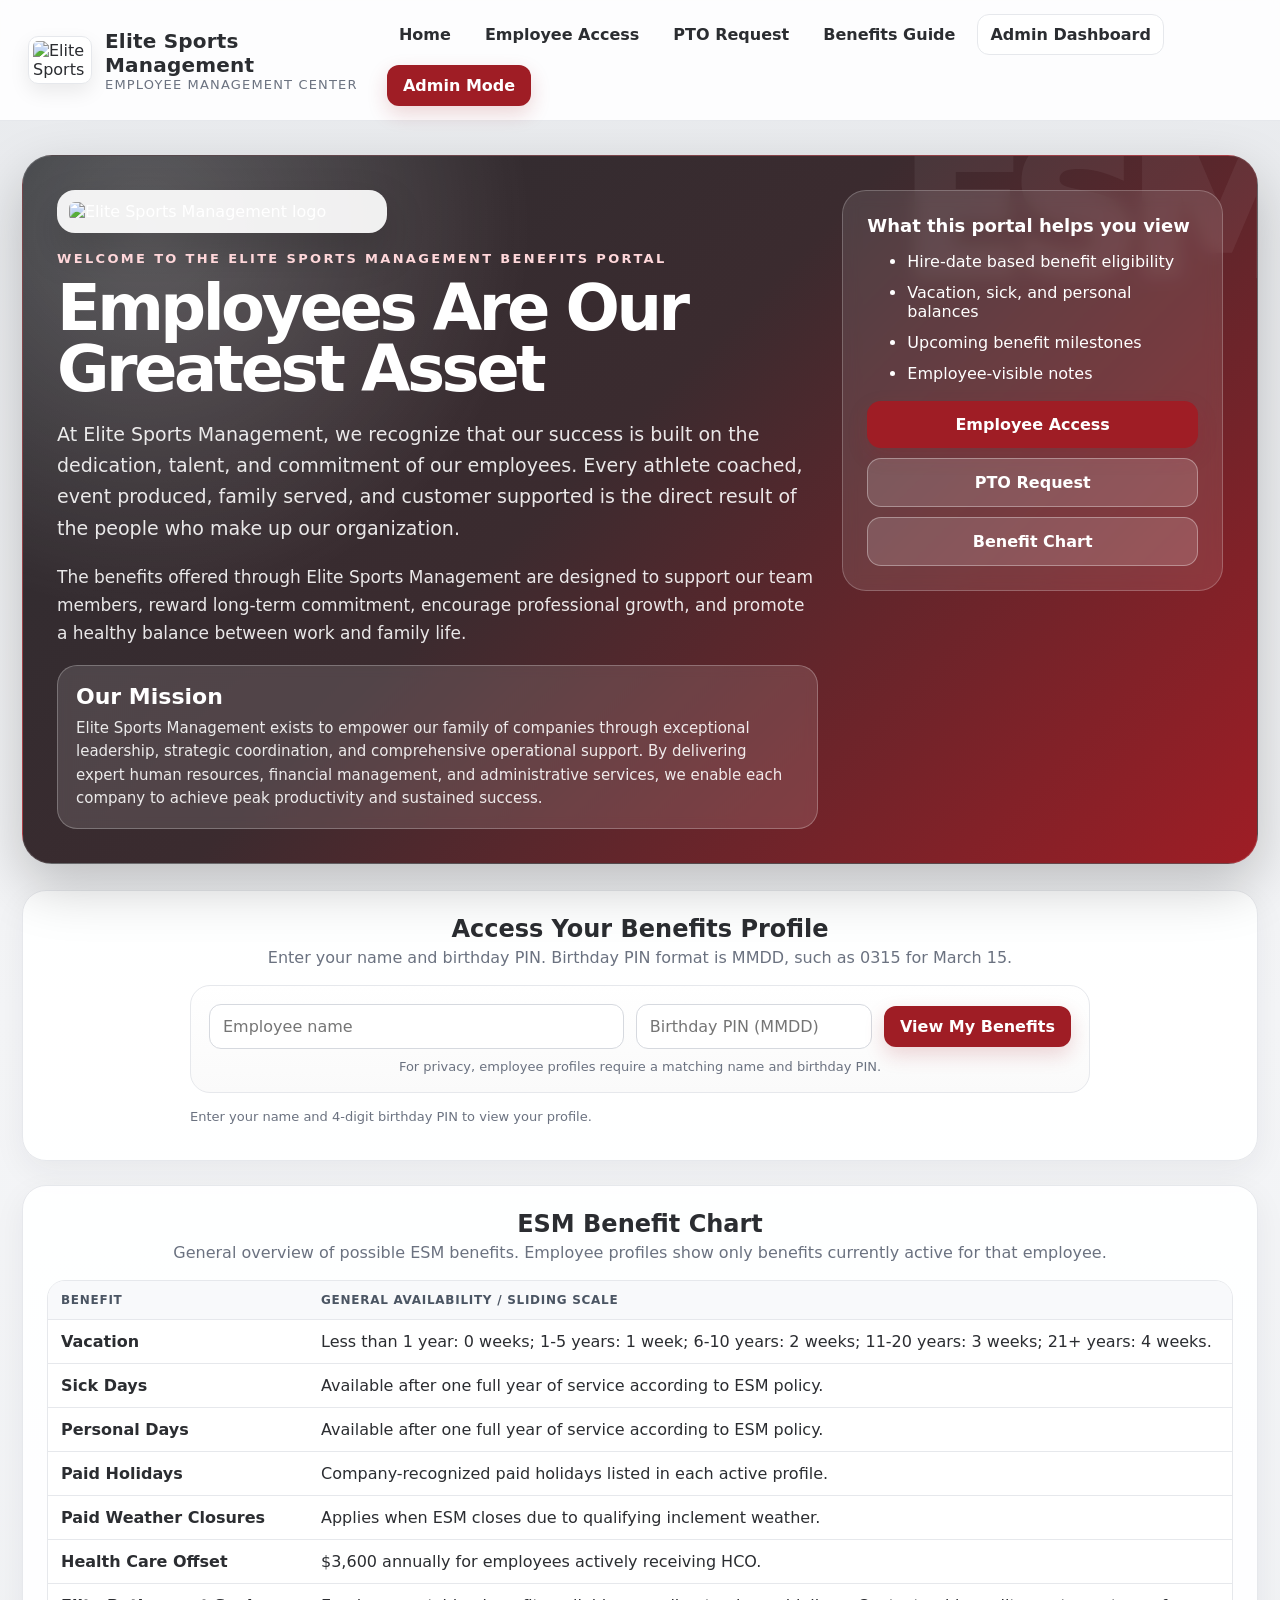
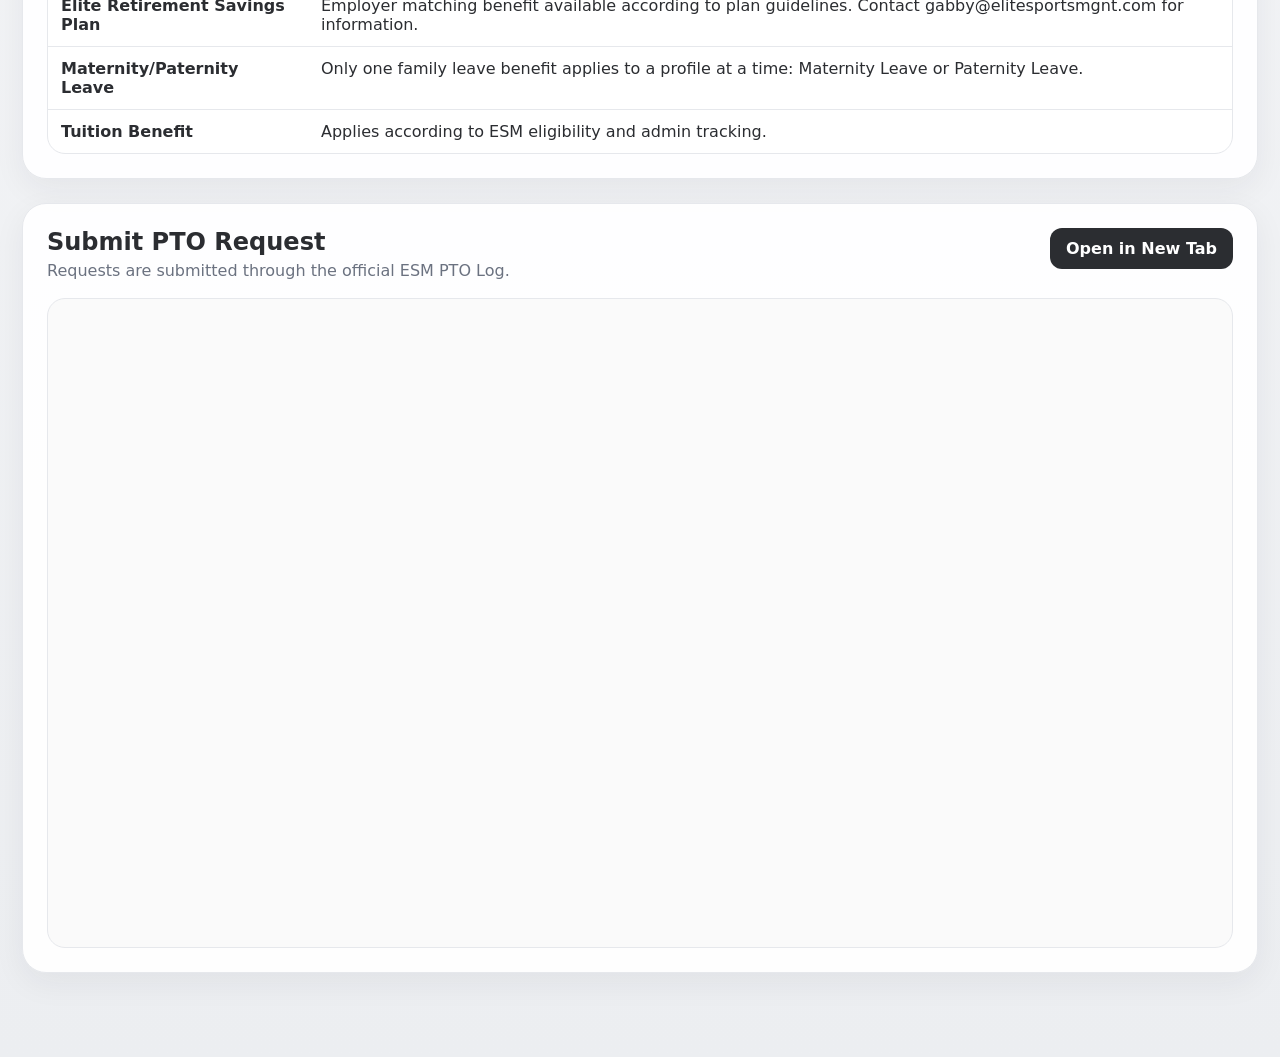
==== commit b8e64412: "Add files via upload" ====
--- a/index.html
+++ b/index.html
@@ -17,7 +17,11 @@
     </div>
     <nav class="top-actions site-nav">
       <a class="nav-link" href="index.html">Home</a>
-      <a class="nav-link primary-nav" href="admin-dashboard.html">Admin Mode</a>
+      <a class="nav-link" href="employee-access.html">Employee Access</a>
+      <a class="nav-link" href="pto-request.html">PTO Request</a>
+      <a class="nav-link" href="benefits-guide.html">Benefits Guide</a>
+      <a class="nav-link primary-nav" href="admin-dashboard.html">Admin Dashboard</a>
+      <button id="adminToggle" class="primary" onclick="toggleAdmin()">Admin Mode</button>
     </nav>
   </header>
 
@@ -28,22 +32,192 @@
         <img class="hero-logo" src="assets/esm-logo.png" alt="Elite Sports Management logo" />
         <div class="eyebrow">Welcome to the Elite Sports Management Benefits Portal</div>
         <h1>Employees Are Our Greatest Asset</h1>
-        <p class="mission">At Elite Sports Management, we recognize that our success is built on the dedication, talent, and commitment of our employees.</p>
-        <p>The benefits offered through Elite Sports Management are designed to support our team members, reward long-term commitment, encourage professional growth, and promote a healthy balance between work and family life.</p>
-        <div class="mission-card"><h2>Our Mission</h2><p>Elite Sports Management exists to empower our family of companies through exceptional leadership, strategic coordination, and comprehensive operational support.</p></div>
+        <p class="mission">
+          At Elite Sports Management, we recognize that our success is built on the dedication,
+          talent, and commitment of our employees. Every athlete coached, event produced, family
+          served, and customer supported is the direct result of the people who make up our organization.
+        </p>
+        <p>
+          The benefits offered through Elite Sports Management are designed to support our team members,
+          reward long-term commitment, encourage professional growth, and promote a healthy balance between
+          work and family life.
+        </p>
+        <div class="mission-card">
+          <h2>Our Mission</h2>
+          <p>Elite Sports Management exists to empower our family of companies through exceptional leadership, strategic coordination, and comprehensive operational support. By delivering expert human resources, financial management, and administrative services, we enable each company to achieve peak productivity and sustained success.</p>
+        </div>
       </div>
       <div class="hero-side-card compact-portal-actions">
         <div class="side-title">What this portal helps you view</div>
-        <ul><li>Hire-date based benefit eligibility</li><li>Vacation, sick, and personal balances</li><li>Upcoming benefit milestones</li><li>Employee-visible notes</li></ul>
+        <ul>
+          <li>Hire-date based benefit eligibility</li>
+          <li>Vacation, sick, and personal balances</li>
+          <li>Upcoming benefit milestones</li>
+          <li>Employee-visible notes</li>
+        </ul>
         <div class="portal-action-buttons">
-          <a class="primary large" href="employee-access.html">Employee Access</a>
-          <a class="ghost large light" href="pto-request.html">PTO Request</a>
-          <a class="ghost large light" href="benefits-guide.html">Benefits Guide</a>
-        </div>
+          <button class="primary large" onclick="scrollToSection('employeeSearch')">Employee Access</button>
+          <button class="ghost large light" onclick="scrollToSection('ptoRequest')">PTO Request</button>
+          <button class="ghost large light" onclick="scrollToSection('benefitChart')">Benefit Chart</button>
+        </div>
+      </div>
+    </section>
+
+    <section id="employeeSearch" class="panel employee-facing access-panel">
+      <div class="section-title centered">
+        <div>
+          <h2>Access Your Benefits Profile</h2>
+          <p>Enter your name and birthday PIN. Birthday PIN format is MMDD, such as 0315 for March 15.</p>
+        </div>
+      </div>
+      <div class="access-card">
+        <div class="search-row secure-search">
+          <input id="employeeSearchInput" type="search" placeholder="Employee name" oninput="renderEmployeeSearch()" />
+          <input id="employeePinInput" type="password" inputmode="numeric" maxlength="4" placeholder="Birthday PIN (MMDD)" oninput="renderEmployeeSearch()" />
+          <button class="primary" onclick="renderEmployeeSearch()">View My Benefits</button>
+        </div>
+        <div class="hint-line">For privacy, employee profiles require a matching name and birthday PIN.</div>
+      </div>
+      <div id="employeeSearchResults" class="results"></div>
+      <div id="employeeProfile" class="profile"></div>
+    </section>
+
+
+    <section id="benefitChart" class="panel benefit-chart-panel">
+      <div class="section-title centered">
+        <div>
+          <h2>ESM Benefit Chart</h2>
+          <p>General overview of possible ESM benefits. Employee profiles show only benefits currently active for that employee.</p>
+        </div>
+      </div>
+      <div class="table-wrap benefit-chart-table">
+        <table>
+          <thead><tr><th>Benefit</th><th>General Availability / Sliding Scale</th></tr></thead>
+          <tbody>
+            <tr><td>Vacation</td><td>Less than 1 year: 0 weeks; 1-5 years: 1 week; 6-10 years: 2 weeks; 11-20 years: 3 weeks; 21+ years: 4 weeks.</td></tr>
+            <tr><td>Sick Days</td><td>Available after one full year of service according to ESM policy.</td></tr>
+            <tr><td>Personal Days</td><td>Available after one full year of service according to ESM policy.</td></tr>
+            <tr><td>Paid Holidays</td><td>Company-recognized paid holidays listed in each active profile.</td></tr>
+            <tr><td>Paid Weather Closures</td><td>Applies when ESM closes due to qualifying inclement weather.</td></tr>
+            <tr><td>Health Care Offset</td><td>$3,600 annually for employees actively receiving HCO.</td></tr>
+            <tr><td>Elite Retirement Savings Plan</td><td>Employer matching benefit available according to plan guidelines. Contact gabby@elitesportsmgnt.com for information.</td></tr>
+            <tr><td>Maternity/Paternity Leave</td><td>Only one family leave benefit applies to a profile at a time: Maternity Leave or Paternity Leave.</td></tr>
+            <tr><td>Tuition Benefit</td><td>Applies according to ESM eligibility and admin tracking.</td></tr>
+          </tbody>
+        </table>
+      </div>
+    </section>
+
+    <section id="ptoRequest" class="panel pto-request">
+      <div class="section-title">
+        <div>
+          <h2>Submit PTO Request</h2>
+          <p>Requests are submitted through the official ESM PTO Log.</p>
+        </div>
+        <a class="button-link" href="https://docs.google.com/forms/d/e/1FAIpQLSemcJD6q4DuEtAyDJwCjvNV41GRQ4JMERygPceE0OERyRpXPA/viewform?usp=sharing&ouid=105773198368027497233" target="_blank" rel="noopener">Open in New Tab</a>
+      </div>
+      <div class="form-frame-wrap">
+        <iframe title="ESM PTO Request Form" src="https://docs.google.com/forms/d/e/1FAIpQLSemcJD6q4DuEtAyDJwCjvNV41GRQ4JMERygPceE0OERyRpXPA/viewform?embedded=true" loading="lazy">Loading...</iframe>
+      </div>
+    </section>
+
+    <section id="adminPanel" class="panel admin-panel hidden">
+      <div class="section-title">
+        <div>
+          <h2>Gabby &amp; LB Admin Dashboard</h2>
+          <p>Admin tools for employees, PINs, PTO reports, and notes. PTO requests from Google Forms appear as pending until you mark them paid/processed or manually enter approved usage.</p>
+        </div>
+        <div class="button-group">
+          <button class="primary" onclick="openEmployeeEditor()">Add Employee</button>
+          <button class="ghost" onclick="exportCsv('balances')">Export PTO Balances <span class="info-bubble" title="Shows each employee’s current PTO position, including vacation, sick, and personal time earned, used, and remaining.">ⓘ</span></button>
+          <button class="ghost" onclick="exportCsv('usage')">Export PTO Usage <span class="info-bubble" title="Exports the PTO history log, showing each PTO entry by employee, date used, PTO type, hours used, and notes.">ⓘ</span></button>
+          <button class="ghost backup-action" onclick="exportPortalBackup()">Export Portal Data Backup</button>
+          <label class="ghost backup-action import-backup-label" for="portalBackupInput">Import Portal Data</label>
+          <input id="portalBackupInput" class="hidden-file-input" type="file" accept="application/json,.json" onchange="importPortalBackup(event)" />
+        </div>
+      </div>
+
+      <div class="dashboard-grid" id="dashboardCards"></div>
+      <div id="dashboardDrilldown"></div>
+
+      <div class="admin-filters">
+        <input id="adminSearchInput" type="search" placeholder="Search employees..." oninput="renderAdminTable()" />
+        <select id="statusFilter" onchange="renderAdminTable()">
+          <option value="Active">Active employees</option>
+          <option value="Inactive">Inactive employees</option>
+          <option value="All">All employees</option>
+        </select>
+        <select id="reviewFilter" onchange="renderAdminTable()">
+          <option value="All">All records</option>
+          <option value="Needs Review">Needs review</option>
+          <option value="PIN Needed">PIN needed</option>
+          <option value="Overrides">Benefit overrides</option>
+        </select>
+      </div>
+
+      <div class="table-wrap">
+        <table>
+          <thead>
+            <tr>
+              <th>Name</th><th>Hire Date</th><th>Years</th><th>PIN</th><th>Vacation</th><th>Sick</th><th>Personal</th><th>Status</th><th>Actions</th>
+            </tr>
+          </thead>
+          <tbody id="adminEmployeeTable"></tbody>
+        </table>
+      </div>
+
+      <div class="report-grid">
+        <section class="report-card">
+          <div class="section-title compact"><div><h3>Pending PTO Requests</h3><p>Submitted through the Google Form but not yet marked paid/processed. These do not affect employee balances.</p></div></div>
+          <div class="table-wrap report"><table><thead><tr><th>Employee</th><th>Date Used</th><th>Type</th><th>Amount Requested</th><th>Date Submitted</th><th>Desired Paycheck</th><th>Status</th><th>Admin Note</th><th>Decision</th></tr></thead><tbody id="pendingPtoTable"></tbody></table></div>
+        </section>
+        <section class="report-card">
+          <div class="section-title compact"><div><h3>PTO Balance Report <span class="info-bubble" title="Shows each employee’s current PTO position, including vacation, sick, and personal time earned, used, and remaining.">ⓘ</span></h3><p>Earned, used, and remaining balances for active employees.</p></div><button class="ghost mini" onclick="exportCsv('balances')">Export CSV</button></div>
+          <div class="table-wrap report"><table><thead><tr><th>Employee</th><th>Vac Earned</th><th>Vac Used</th><th>Vac Rem</th><th>Sick Earned</th><th>Sick Used</th><th>Sick Rem</th><th>Personal Earned</th><th>Personal Used</th><th>Personal Rem</th></tr></thead><tbody id="ptoBalanceTable"></tbody></table></div>
+        </section>
+        <section class="report-card">
+          <div class="section-title compact"><div><h3>PTO Usage Report <span class="info-bubble" title="Shows the full PTO history log by employee, date used, PTO type, amount used, and notes.">ⓘ</span></h3><p>Approved/admin-entered PTO usage that affects balances.</p></div><button class="ghost mini" onclick="exportCsv('usage')">Export CSV</button></div>
+          <div class="table-wrap report"><table><thead><tr><th>Employee</th><th>Date Used</th><th>Type</th><th>Amount</th><th>Notes</th></tr></thead><tbody id="ptoUsageTable"></tbody></table></div>
+        </section>
       </div>
     </section>
   </main>
+
+  <div id="modalBackdrop" class="modal-backdrop hidden" onclick="closeModal(event)">
+    <div class="modal wide" onclick="event.stopPropagation()">
+      <div class="modal-header"><h3 id="modalTitle">Edit Employee</h3><button class="icon-btn" onclick="hideModal()">×</button></div>
+      <form id="employeeForm" onsubmit="saveEmployee(event)">
+        <input type="hidden" id="editEmployeeId" />
+        <div class="form-grid">
+          <label>Employee Name<input id="editName" required /></label>
+          <label>Birthday PIN (MMDD)<input id="editPin" inputmode="numeric" maxlength="4" placeholder="0315" /></label>
+          <label>Hire Date<input id="editHireDate" type="date" required /></label>
+          <label>Hours Available<input id="editHoursAvailable" placeholder="Inquire about hours available" /></label>
+          <label>Status<select id="editStatus"><option>Active</option><option>Inactive</option></select></label>
+          <label>Maternity/Paternity Leave<select id="editFamilyLeave"><option value="">None</option><option>Maternity Leave</option><option>Paternity Leave</option></select></label>
+          <label>Inactive Reason<select id="editInactiveReason"><option value="">None</option><option>College / Seasonal Return</option><option>Leave of Absence</option><option>Seasonal Employee</option><option>Resigned</option><option>Terminated</option><option>Retired</option><option>Other</option></select></label>
+          <label>Inactive Date<input id="editInactiveDate" type="date" /></label>
+          <label>Reactivation Date<input id="editReactivationDate" type="date" /></label>
+          <label>Vacation Earned Override<input id="editVacationOverride" type="number" min="0" step="0.25" placeholder="Leave blank for auto" /></label>
+          <label>Sick Earned Override<input id="editSickOverride" type="number" min="0" step="0.25" placeholder="Leave blank for auto" /></label>
+          <label>Personal Earned Override<input id="editPersonalOverride" type="number" min="0" step="0.25" placeholder="Leave blank for auto" /></label>
+          <label>Vacation Used Override<input id="editVacationUsedOverride" type="number" min="0" step="0.25" placeholder="Leave blank for sheet/admin total" /></label>
+          <label>Sick Used Override<input id="editSickUsedOverride" type="number" min="0" step="1" placeholder="Leave blank for sheet/admin total" /></label>
+          <label>Personal Used Override<input id="editPersonalUsedOverride" type="number" min="0" step="1" placeholder="Leave blank for sheet/admin total" /></label>
+        </div>
+        <label>Employee Notes <span class="hint">visible to employee</span><textarea id="editEmployeeNotes" rows="3"></textarea></label>
+        <label>HR Notes <span class="hint">admin only</span><textarea id="editHrNotes" rows="3"></textarea></label>
+        <label>Finance Notes <span class="hint">admin only</span><textarea id="editFinanceNotes" rows="3"></textarea></label>
+        <fieldset class="override-box"><legend>Benefit Overrides</legend><label><input id="overrideHco" type="checkbox" /> HCO Eligible</label><label><input id="overrideErsp" type="checkbox" /> ERSP Eligible</label><label><input id="overrideTuition" type="checkbox" /> Tuition Benefit Eligible</label></fieldset>
+        <fieldset class="override-box"><legend>PTO Usage Log</legend>
+          <div class="usage-entry-row"><input id="usageDate" type="date" /><select id="usageType"><option>Vacation</option><option>Sick</option><option>Personal</option></select><input id="usageAmount" type="number" min="0.25" step="0.25" value="1" /><input id="usageNotes" placeholder="Notes" /><button type="button" class="primary mini" onclick="addPtoUsage()">Add Usage</button></div>
+          <div id="ptoUsageList"></div>
+        </fieldset>
+        <div class="modal-actions"><button type="button" class="ghost" onclick="hideModal()">Cancel</button><button type="submit" class="primary">Save Employee</button></div>
+      </form>
+    </div>
+  </div>
 
   <script src="app.js"></script>
 </body>
-</html>+</html>
--- a/styles.css
+++ b/styles.css
@@ -1,7 +1,47 @@
-:root{--red:#9f1d25;--red-dark:#74151b;--charcoal:#2b2d31;--gray:#6b7280;--light:#f5f6f8;--line:#e6e8ec;--white:#fff;--green:#1f8a4c;--amber:#b7791f;--shadow:0 18px 45px rgba(20,20,25,.12)}*{box-sizing:border-box}body{margin:0;font-family:Inter,ui-sans-serif,system-ui,-apple-system,BlinkMacSystemFont,"Segoe UI",sans-serif;background:linear-gradient(180deg,#f7f7f8,#fff);color:var(--charcoal)}button,input,select,textarea{font:inherit}.topbar{position:sticky;top:0;z-index:20;display:flex;align-items:center;justify-content:space-between;gap:18px;padding:14px 28px;background:rgba(255,255,255,.94);backdrop-filter:blur(10px);border-bottom:1px solid var(--line)}.brand-lockup{display:flex;align-items:center;gap:13px}.brand-mark{display:grid;place-items:center;width:48px;height:48px;border-radius:14px;background:linear-gradient(135deg,var(--red),#cf3a43);color:#fff;font-weight:900;letter-spacing:.06em;box-shadow:0 10px 24px rgba(159,29,37,.24)}.brand-name{font-weight:850;font-size:20px;letter-spacing:.01em}.brand-subtitle{font-size:13px;color:var(--gray);text-transform:uppercase;letter-spacing:.09em}.top-actions{display:flex;gap:10px;align-items:center}.primary,.ghost,.button-link{border:0;border-radius:12px;padding:11px 16px;cursor:pointer;font-weight:750;text-decoration:none;display:inline-flex;align-items:center;justify-content:center;gap:8px}.primary{background:var(--red);color:#fff;box-shadow:0 8px 20px rgba(159,29,37,.18)}.primary:hover{background:var(--red-dark)}.ghost{background:#fff;border:1px solid var(--line);color:var(--charcoal)}.ghost:hover{border-color:#c7cbd1;background:#f9fafb}.ghost.danger{color:var(--red)}.button-link{background:var(--charcoal);color:#fff}.large{padding:14px 20px;border-radius:14px}.light{background:rgba(255,255,255,.14);color:#fff;border-color:rgba(255,255,255,.34)}main{max-width:1280px;margin:auto;padding:0 22px 60px}.hero{position:relative;display:grid;grid-template-columns:minmax(0,1.6fr) minmax(280px,.8fr);gap:24px;margin:34px 0 26px;padding:34px;border-radius:30px;background:radial-gradient(circle at 10% 10%,rgba(255,255,255,.23),transparent 30%),linear-gradient(135deg,#2b2d31 0%,#3b2b2f 45%,#9f1d25 100%);overflow:hidden;color:#fff;box-shadow:var(--shadow)}.hero-bg-badge{position:absolute;right:-35px;top:-45px;font-size:180px;font-weight:1000;letter-spacing:-.07em;color:rgba(255,255,255,.06)}.hero-card{position:relative;z-index:1;max-width:860px}.eyebrow{text-transform:uppercase;letter-spacing:.18em;font-size:13px;font-weight:850;color:#ffd7da;margin-bottom:12px}.hero h1{font-size:clamp(36px,5vw,70px);line-height:.95;margin:0 0 18px;letter-spacing:-.055em}.hero p{font-size:17px;line-height:1.65;color:rgba(255,255,255,.89);max-width:850px}.mission{font-size:19px!important}.hero-actions{display:flex;flex-wrap:wrap;gap:12px;margin-top:22px}.hero-side-card{position:relative;z-index:1;align-self:stretch;background:rgba(255,255,255,.1);border:1px solid rgba(255,255,255,.22);border-radius:24px;padding:24px;backdrop-filter:blur(8px)}.side-title{font-weight:850;font-size:18px;margin-bottom:12px}.hero-side-card li{margin:12px 0;color:#fff}.panel{background:#fff;border:1px solid var(--line);border-radius:24px;padding:24px;margin:24px 0;box-shadow:0 10px 32px rgba(30,35,45,.06)}.section-title{display:flex;align-items:flex-start;justify-content:space-between;gap:20px;margin-bottom:18px}.section-title.centered{text-align:center;justify-content:center}.section-title h2,.section-title h3{margin:0;color:var(--charcoal)}.section-title p{margin:5px 0 0;color:var(--gray)}.compact{margin-bottom:10px}.access-card{max-width:900px;margin:0 auto 16px;padding:18px;border:1px solid var(--line);background:linear-gradient(180deg,#fff,#fafafa);border-radius:20px}.search-row{display:flex;gap:12px;align-items:center}.secure-search input:first-child{flex:1.3}.secure-search input:nth-child(2){flex:.7}input,select,textarea{border:1px solid #d6d9df;border-radius:12px;padding:12px 13px;background:#fff;outline:none}input:focus,select:focus,textarea:focus{border-color:var(--red);box-shadow:0 0 0 4px rgba(159,29,37,.08)}.hint-line,.hint,.muted{color:var(--gray);font-size:13px}.hint-line{margin-top:10px;text-align:center}.results{max-width:900px;margin:12px auto}.result-card{display:flex;justify-content:space-between;align-items:center;gap:14px;border:1px solid var(--line);padding:14px;border-radius:16px;margin:8px 0;background:#fff}.alert-soft{padding:14px;border-radius:16px;background:#fff4f4;border:1px solid #ffd5d8;color:#7f1d1d}.profile-shell{border:1px solid var(--line);border-radius:24px;overflow:hidden;margin-top:20px}.profile-head{display:flex;justify-content:space-between;align-items:center;gap:16px;padding:22px;background:linear-gradient(135deg,var(--charcoal),#4a2b2f);color:#fff}.profile-head h3{margin:0;font-size:28px}.profile-body{padding:22px}.kpi-grid,.dashboard-grid{display:grid;grid-template-columns:repeat(4,minmax(0,1fr));gap:14px}.kpi,.dash-card,.benefit-card{border:1px solid var(--line);border-radius:18px;padding:16px;background:#fff}.kpi .label,.dash-card .label{color:var(--gray);font-weight:750;font-size:12px;text-transform:uppercase;letter-spacing:.08em}.kpi .value,.dash-card .value{font-size:34px;font-weight:900;color:var(--red);margin:4px 0}.benefit-grid{display:grid;grid-template-columns:repeat(3,minmax(0,1fr));gap:14px;margin-top:18px}.benefit-card h4{margin:0 0 10px}.pill{display:inline-flex;align-items:center;border-radius:999px;padding:5px 10px;font-size:12px;font-weight:800}.pill.ok{background:#e9f8ef;color:var(--green)}.pill.no,.pill.warn{background:#fff7e8;color:var(--amber)}.note-box,.timeline,.usage-details{margin-top:18px;border-radius:18px;border:1px solid var(--line);background:#fafafa;padding:16px}.hidden{display:none!important}.dashboard-grid{grid-template-columns:repeat(7,minmax(0,1fr));margin-bottom:18px}.dash-card.review{background:#fffafa}.admin-filters,.button-group{display:flex;gap:10px;flex-wrap:wrap}.admin-filters{margin-bottom:14px}.admin-filters input{min-width:280px}.table-wrap{width:100%;overflow:auto;border:1px solid var(--line);border-radius:18px;background:#fff}table{width:100%;border-collapse:collapse;min-width:760px}th,td{padding:12px 13px;text-align:left;border-bottom:1px solid var(--line);vertical-align:top}th{background:#f8f9fb;color:#4b5563;text-transform:uppercase;font-size:12px;letter-spacing:.06em}tr:last-child td{border-bottom:0}.mini{padding:7px 10px;border-radius:10px;font-size:12px}.action-links{display:flex;gap:6px}.form-frame-wrap{height:650px;border:1px solid var(--line);border-radius:18px;overflow:hidden;background:#fafafa}.form-frame-wrap iframe{width:100%;height:100%;border:0}.modal-backdrop{position:fixed;inset:0;background:rgba(0,0,0,.45);z-index:50;display:grid;place-items:center;padding:18px}.modal{background:#fff;border-radius:22px;max-width:860px;width:100%;max-height:92vh;overflow:auto;box-shadow:var(--shadow)}.modal.wide{max-width:1040px}.modal-header{display:flex;justify-content:space-between;align-items:center;padding:18px 20px;border-bottom:1px solid var(--line)}.modal-header h3{margin:0}.icon-btn{border:0;background:#f3f4f6;border-radius:10px;font-size:24px;width:38px;height:38px;cursor:pointer}.modal form{padding:20px}.form-grid{display:grid;grid-template-columns:repeat(4,minmax(0,1fr));gap:14px;margin-bottom:14px}label{display:flex;flex-direction:column;gap:6px;font-weight:750;color:#374151}textarea{resize:vertical}.override-box{border:1px solid var(--line);border-radius:16px;padding:14px;margin:14px 0}.override-box legend{font-weight:850;color:var(--charcoal)}.override-box label{display:inline-flex;flex-direction:row;align-items:center;margin-right:16px}.usage-entry-row{display:grid;grid-template-columns:170px 150px 120px 1fr auto;gap:10px;margin-bottom:12px}.modal-actions{display:flex;justify-content:flex-end;gap:10px;margin-top:18px}.report-grid{display:grid;grid-template-columns:1fr;gap:20px;margin-top:22px}.report-card{border:1px solid var(--line);border-radius:20px;padding:16px;background:#fff}.table-wrap.report{max-height:380px}.table-wrap.small table{min-width:600px}.usage-details summary{cursor:pointer;font-weight:850}.employee-facing{scroll-margin-top:90px}@media(max-width:980px){.hero{grid-template-columns:1fr}.dashboard-grid,.kpi-grid{grid-template-columns:repeat(2,1fr)}.benefit-grid{grid-template-columns:1fr 1fr}.form-grid{grid-template-columns:1fr 1fr}.usage-entry-row,.secure-search{grid-template-columns:1fr;display:grid}.topbar{align-items:flex-start;flex-direction:column}.top-actions{width:100%;justify-content:flex-start;flex-wrap:wrap}}@media(max-width:640px){main{padding:0 12px 40px}.hero{padding:24px;border-radius:22px}.dashboard-grid,.kpi-grid,.benefit-grid,.form-grid{grid-template-columns:1fr}.section-title{flex-direction:column}.search-row{flex-direction:column}.search-row>*{width:100%}.profile-head{flex-direction:column;align-items:flex-start}.hero h1{font-size:40px}}
+:root{--red:#9f1d25;--red-dark:#74151b;--charcoal:#2b2d31;--gray:#6b7280;--light:#f5f6f8;--line:#e6e8ec;--white:#fff;--green:#1f8a4c;--amber:#b7791f;--shadow:0 18px 45px rgba(20,20,25,.12)}*{box-sizing:border-box}body{margin:0;font-family:Inter,ui-sans-serif,system-ui,-apple-system,BlinkMacSystemFont,"Segoe UI",sans-serif;background:linear-gradient(180deg,#f7f7f8,#fff);color:var(--charcoal)}button,input,select,textarea{font:inherit}.topbar{position:sticky;top:0;z-index:20;display:flex;align-items:center;justify-content:space-between;gap:18px;padding:14px 28px;background:rgba(255,255,255,.94);backdrop-filter:blur(10px);border-bottom:1px solid var(--line)}.brand-lockup{display:flex;align-items:center;gap:13px}.brand-mark{display:grid;place-items:center;width:48px;height:48px;border-radius:14px;background:linear-gradient(135deg,var(--red),#cf3a43);color:#fff;font-weight:900;letter-spacing:.06em;box-shadow:0 10px 24px rgba(159,29,37,.24)}.brand-name{font-weight:850;font-size:20px;letter-spacing:.01em}.brand-subtitle{font-size:13px;color:var(--gray);text-transform:uppercase;letter-spacing:.09em}.top-actions{display:flex;gap:10px;align-items:center}.primary,.ghost,.button-link{border:0;border-radius:12px;padding:11px 16px;cursor:pointer;font-weight:750;text-decoration:none;display:inline-flex;align-items:center;justify-content:center;gap:8px}.primary{background:var(--red);color:#fff;box-shadow:0 8px 20px rgba(159,29,37,.18)}.primary:hover{background:var(--red-dark)}.ghost{background:#fff;border:1px solid var(--line);color:var(--charcoal)}.ghost:hover{border-color:#c7cbd1;background:#f9fafb}.ghost.danger{color:var(--red)}.button-link{background:var(--charcoal);color:#fff}.large{padding:14px 20px;border-radius:14px}.light{background:rgba(255,255,255,.14);color:#fff;border-color:rgba(255,255,255,.34)}main{max-width:1280px;margin:auto;padding:0 22px 60px}.hero{position:relative;display:grid;grid-template-columns:minmax(0,1.6fr) minmax(280px,.8fr);gap:24px;margin:34px 0 26px;padding:34px;border-radius:30px;background:radial-gradient(circle at 10% 10%,rgba(255,255,255,.23),transparent 30%),linear-gradient(135deg,#2b2d31 0%,#3b2b2f 45%,#9f1d25 100%);overflow:hidden;color:#fff;box-shadow:var(--shadow)}.hero-bg-badge{position:absolute;right:-35px;top:-45px;font-size:180px;font-weight:1000;letter-spacing:-.07em;color:rgba(255,255,255,.06)}.hero-card{position:relative;z-index:1;max-width:860px}.eyebrow{text-transform:uppercase;letter-spacing:.18em;font-size:13px;font-weight:850;color:#ffd7da;margin-bottom:12px}.hero h1{font-size:clamp(36px,5vw,70px);line-height:.95;margin:0 0 18px;letter-spacing:-.055em}.hero p{font-size:17px;line-height:1.65;color:rgba(255,255,255,.89);max-width:850px}.mission{font-size:19px!important}.hero-actions{display:flex;flex-wrap:wrap;gap:12px;margin-top:22px}.hero-side-card{position:relative;z-index:1;align-self:stretch;background:rgba(255,255,255,.1);border:1px solid rgba(255,255,255,.22);border-radius:24px;padding:24px;backdrop-filter:blur(8px)}.side-title{font-weight:850;font-size:18px;margin-bottom:12px}.hero-side-card li{margin:12px 0;color:#fff}.panel{background:#fff;border:1px solid var(--line);border-radius:24px;padding:24px;margin:24px 0;box-shadow:0 10px 32px rgba(30,35,45,.06)}.section-title{display:flex;align-items:flex-start;justify-content:space-between;gap:20px;margin-bottom:18px}.section-title.centered{text-align:center;justify-content:center}.section-title h2,.section-title h3{margin:0;color:var(--charcoal)}.section-title p{margin:5px 0 0;color:var(--gray)}.compact{margin-bottom:10px}.access-card{max-width:900px;margin:0 auto 16px;padding:18px;border:1px solid var(--line);background:linear-gradient(180deg,#fff,#fafafa);border-radius:20px}.search-row{display:flex;gap:12px;align-items:center}.secure-search input:first-child{flex:1.3}.secure-search input:nth-child(2){flex:.7}input,select,textarea{border:1px solid #d6d9df;border-radius:12px;padding:12px 13px;background:#fff;outline:none}input:focus,select:focus,textarea:focus{border-color:var(--red);box-shadow:0 0 0 4px rgba(159,29,37,.08)}.hint-line,.hint,.muted{color:var(--gray);font-size:13px}.hint-line{margin-top:10px;text-align:center}.results{max-width:900px;margin:12px auto}.result-card{display:flex;justify-content:space-between;align-items:center;gap:14px;border:1px solid var(--line);padding:14px;border-radius:16px;margin:8px 0;background:#fff}.alert-soft{padding:14px;border-radius:16px;background:#fff4f4;border:1px solid #ffd5d8;color:#7f1d1d}.profile-shell{border:1px solid var(--line);border-radius:24px;overflow:hidden;margin-top:20px}.profile-head{display:flex;justify-content:space-between;align-items:center;gap:16px;padding:22px;background:linear-gradient(135deg,var(--charcoal),#4a2b2f);color:#fff}.profile-head h3{margin:0;font-size:28px}.profile-body{padding:22px}.kpi-grid,.dashboard-grid{display:grid;grid-template-columns:repeat(4,minmax(0,1fr));gap:14px}.kpi,.dash-card,.benefit-card{border:1px solid var(--line);border-radius:18px;padding:16px;background:#fff}.kpi .label,.dash-card .label{color:var(--gray);font-weight:750;font-size:12px;text-transform:uppercase;letter-spacing:.08em}.kpi .value,.dash-card .value{font-size:34px;font-weight:900;color:var(--red);margin:4px 0}.benefit-grid{display:grid;grid-template-columns:repeat(3,minmax(0,1fr));gap:14px;margin-top:18px}.benefit-card h4{margin:0 0 10px}.pill{display:inline-flex;align-items:center;border-radius:999px;padding:5px 10px;font-size:12px;font-weight:800}.pill.ok{background:#e9f8ef;color:var(--green)}.pill.no,.pill.warn{background:#fff7e8;color:var(--amber)}.note-box,.timeline,.usage-details{margin-top:18px;border-radius:18px;border:1px solid var(--line);background:#fafafa;padding:16px}.hidden{display:none!important}.dashboard-grid{grid-template-columns:repeat(4,minmax(0,1fr));margin-bottom:18px}.dash-card.review{background:#fffafa}.admin-filters,.button-group{display:flex;gap:10px;flex-wrap:wrap}.admin-filters{margin-bottom:14px}.admin-filters input{min-width:280px}.table-wrap{width:100%;overflow:auto;border:1px solid var(--line);border-radius:18px;background:#fff}table{width:100%;border-collapse:collapse;min-width:760px}th,td{padding:12px 13px;text-align:left;border-bottom:1px solid var(--line);vertical-align:top}th{background:#f8f9fb;color:#4b5563;text-transform:uppercase;font-size:12px;letter-spacing:.06em}tr:last-child td{border-bottom:0}.mini{padding:7px 10px;border-radius:10px;font-size:12px}.action-links{display:flex;gap:6px}.form-frame-wrap{height:650px;border:1px solid var(--line);border-radius:18px;overflow:hidden;background:#fafafa}.form-frame-wrap iframe{width:100%;height:100%;border:0}.modal-backdrop{position:fixed;inset:0;background:rgba(0,0,0,.45);z-index:50;display:grid;place-items:center;padding:18px}.modal{background:#fff;border-radius:22px;max-width:860px;width:100%;max-height:92vh;overflow:auto;box-shadow:var(--shadow)}.modal.wide{max-width:1040px}.modal-header{display:flex;justify-content:space-between;align-items:center;padding:18px 20px;border-bottom:1px solid var(--line)}.modal-header h3{margin:0}.icon-btn{border:0;background:#f3f4f6;border-radius:10px;font-size:24px;width:38px;height:38px;cursor:pointer}.modal form{padding:20px}.form-grid{display:grid;grid-template-columns:repeat(4,minmax(0,1fr));gap:14px;margin-bottom:14px}label{display:flex;flex-direction:column;gap:6px;font-weight:750;color:#374151}textarea{resize:vertical}.override-box{border:1px solid var(--line);border-radius:16px;padding:14px;margin:14px 0}.override-box legend{font-weight:850;color:var(--charcoal)}.override-box label{display:inline-flex;flex-direction:row;align-items:center;margin-right:16px}.usage-entry-row{display:grid;grid-template-columns:170px 150px 120px 1fr auto;gap:10px;margin-bottom:12px}.modal-actions{display:flex;justify-content:flex-end;gap:10px;margin-top:18px}.report-grid{display:grid;grid-template-columns:1fr;gap:20px;margin-top:22px}.report-card{border:1px solid var(--line);border-radius:20px;padding:16px;background:#fff}.table-wrap.report{max-height:380px}.table-wrap.small table{min-width:600px}.usage-details summary{cursor:pointer;font-weight:850}.employee-facing{scroll-margin-top:90px}@media(max-width:980px){.hero{grid-template-columns:1fr}.dashboard-grid,.kpi-grid{grid-template-columns:repeat(2,1fr)}.benefit-grid{grid-template-columns:1fr 1fr}.form-grid{grid-template-columns:1fr 1fr}.usage-entry-row,.secure-search{grid-template-columns:1fr;display:grid}.topbar{align-items:flex-start;flex-direction:column}.top-actions{width:100%;justify-content:flex-start;flex-wrap:wrap}}@media(max-width:640px){main{padding:0 12px 40px}.hero{padding:24px;border-radius:22px}.dashboard-grid,.kpi-grid,.benefit-grid,.form-grid{grid-template-columns:1fr}.section-title{flex-direction:column}.search-row{flex-direction:column}.search-row>*{width:100%}.profile-head{flex-direction:column;align-items:flex-start}.hero h1{font-size:40px}}
 
-/* v2.0.3 small cleanup */
-.site-nav{justify-content:flex-end}
-.vacation-conversion-row{grid-template-columns:150px 130px 180px 150px 1fr auto}
-.pto-conversion-hint{margin:6px 0 12px}
-@media(max-width:980px){.vacation-conversion-row{grid-template-columns:1fr;display:grid}}
+/* v1.1.4 branding and benefit enhancements */
+.brand-logo-small{width:64px;height:48px;object-fit:contain;border-radius:10px;background:#fff;padding:4px;border:1px solid var(--line);box-shadow:0 8px 20px rgba(0,0,0,.08)}
+.hero-logo{display:block;max-width:330px;width:48%;min-width:220px;margin:0 0 18px;background:rgba(255,255,255,.92);border-radius:18px;padding:12px;box-shadow:0 18px 42px rgba(0,0,0,.18)}
+.mission-card{margin-top:18px;background:rgba(255,255,255,.12);border:1px solid rgba(255,255,255,.25);border-radius:20px;padding:18px;backdrop-filter:blur(6px)}
+.mission-card h2{margin:0 0 8px;color:#fff;font-size:22px}.mission-card p{margin:0!important;font-size:15px!important;line-height:1.55!important}
+.info-bubble{display:inline-grid;place-items:center;width:20px;height:20px;border-radius:50%;background:#eef2f7;color:var(--charcoal);border:1px solid #d1d5db;font-weight:900;font-size:12px;cursor:help;vertical-align:middle}.primary .info-bubble,.ghost .info-bubble{margin-left:3px}.hco-badge{display:inline-flex;align-items:center;justify-content:center;padding:8px 12px;border-radius:12px;background:#dff7e8;color:#126338;border:1px solid #a6e5bd;font-weight:950;letter-spacing:.02em}.hco-badge.inline{padding:3px 7px;border-radius:8px;font-size:12px}.policy-center{margin-top:18px;border-radius:18px;border:1px solid var(--line);background:#fff;padding:16px}.policy-center summary{cursor:pointer;font-weight:900;color:var(--charcoal)}.policy-grid{display:grid;grid-template-columns:repeat(2,minmax(0,1fr));gap:14px;margin-top:14px}.policy-grid>div{background:#fafafa;border:1px solid var(--line);border-radius:14px;padding:14px}.policy-grid p{margin:6px 0 0;color:var(--gray);font-size:14px;line-height:1.45}.benefit-card .hco-badge{margin-top:4px}.hero.refreshed{border:1px solid rgba(255,255,255,.14)}
+@media(max-width:760px){.hero-logo{width:100%;max-width:280px}.policy-grid{grid-template-columns:1fr}.brand-logo-small{width:54px;height:42px}}
+
+.hidden-file-input{display:none!important}.backup-action{white-space:nowrap}.import-backup-label{margin:0}.backup-action:hover{border-color:#c7cbd1;background:#f9fafb}
+
+/* v1.1.6 layout cleanup */
+.admin-only-nav{margin-left:auto}
+.compact-portal-actions{align-self:start}
+.portal-action-buttons{display:grid;grid-template-columns:1fr;gap:10px;margin-top:18px}
+.portal-action-buttons .large{width:100%}
+@media(max-width:980px){.admin-only-nav{margin-left:0}.portal-action-buttons{grid-template-columns:1fr 1fr}}
+@media(max-width:640px){.portal-action-buttons{grid-template-columns:1fr}}
+
+/* v1.1.8 live PTO + full benefits polish */
+:root{--logo-gray:#8a8c91;--success:#147a3f;--success-dark:#0e5f31}
+body{background:linear-gradient(180deg,#8a8c91 0%,#a4a6aa 45%,#eef0f2 100%)}
+.topbar{background:rgba(255,255,255,.9)}
+.panel{background:rgba(255,255,255,.96)}
+.hero{box-shadow:0 22px 55px rgba(0,0,0,.22)}
+.portal-action-buttons{grid-template-columns:1fr!important}
+.profile-section-heading{margin:22px 0 12px;color:var(--charcoal)}
+.active-only .benefit-card{display:block}
+.active-badge{display:inline-flex;align-items:center;justify-content:center;background:var(--success);color:#fff;border-radius:999px;padding:7px 12px;font-size:12px;font-weight:950;letter-spacing:.08em;margin:2px 0 10px;text-transform:uppercase;box-shadow:0 8px 18px rgba(20,122,63,.18)}
+.benefit-card.active-benefit{border-color:#d7eadf;background:linear-gradient(180deg,#fff,#fbfffc)}
+.benefit-card.active-benefit h4{font-size:18px}
+.hco-badge{background:var(--success);color:#fff;border-color:var(--success-dark);font-size:15px;letter-spacing:.08em;text-transform:uppercase;margin:8px 0;box-shadow:0 8px 18px rgba(20,122,63,.18)}
+.holiday-list{margin:8px 0 0;padding-left:20px;color:#4b5563}.holiday-list li{margin:4px 0}
+.schedule-card{margin-top:18px;border:1px solid var(--line);border-radius:18px;background:#fff;padding:16px}.schedule-table{margin-top:10px}.schedule-table table{min-width:420px}.schedule-table th,.schedule-table td{padding:10px 12px}
+.appreciation-card{margin-top:22px;border:1px solid rgba(159,29,37,.25);border-left:7px solid var(--red);border-radius:18px;background:#fffafa;padding:20px;text-align:center}.appreciation-card strong{font-size:18px;color:var(--charcoal)}.appreciation-card p{margin:8px 0 0;color:var(--gray)}
+.benefit-chart-panel{scroll-margin-top:90px}.benefit-chart-table table{min-width:780px}.benefit-chart-table td:first-child{font-weight:850;color:var(--charcoal);width:260px}
+@media(max-width:980px){.portal-action-buttons{grid-template-columns:1fr!important}.benefit-chart-table table{min-width:640px}}
+
+/* v1.2.0 admin PTO profile sync */
+.admin-sync-note{margin-bottom:12px}
+
+/* v2.0 professional structure */
+body{background:linear-gradient(180deg,#e8eaed,#f4f5f7 38%,#eceef1)}
+.site-nav{margin-left:auto;flex-wrap:wrap}.nav-link{padding:10px 12px;border-radius:12px;text-decoration:none;color:var(--charcoal);font-weight:800}.nav-link:hover{background:#f3f4f6}.primary-nav{background:#fff;border:1px solid var(--line)}
+.summary-card-grid{display:grid;grid-template-columns:repeat(4,minmax(0,1fr));gap:14px;margin-bottom:14px}.summary-card{border:1px solid var(--line);border-radius:18px;background:#fff;padding:16px}.summary-card span{display:block;color:var(--gray);font-size:12px;font-weight:850;text-transform:uppercase;letter-spacing:.08em}.summary-card strong{display:block;font-size:26px;color:var(--red);margin-top:4px}.service-badge{display:inline-flex;margin-top:9px;padding:7px 12px;border-radius:999px;background:#fff;color:var(--red);font-weight:900;border:1px solid rgba(255,255,255,.55)}.muted-badge{color:#4b5563;background:#f4f5f7}.badge-row{margin-top:8px}.vacation-progress{margin:0 0 16px;border:1px solid var(--line);background:#fff;border-radius:18px;padding:16px}.progress-label{margin:8px 0;color:var(--gray);font-weight:750}.progress-track{height:12px;border-radius:999px;background:#eceff3;overflow:hidden}.progress-fill{height:100%;background:linear-gradient(90deg,var(--red),#c84b54);border-radius:999px}.visual-timeline{display:grid;gap:14px}.timeline-item{display:grid;grid-template-columns:20px 1fr;gap:12px;position:relative}.timeline-dot{width:14px;height:14px;border-radius:50%;background:var(--red);margin-top:4px;box-shadow:0 0 0 5px rgba(159,29,37,.12)}.timeline-date{font-size:12px;color:var(--gray);font-weight:850;text-transform:uppercase;letter-spacing:.06em}.timeline-item p{margin:4px 0 0;color:var(--gray)}.dashboard-grid .dash-card{text-align:left;cursor:pointer}.dashboard-grid .dash-card:hover{transform:translateY(-1px);border-color:#c7cbd1}.dashboard-list{border:1px solid var(--line);background:#fff;border-radius:20px;padding:16px;margin:0 0 18px}.list-row-button{display:flex;width:100%;align-items:center;justify-content:space-between;gap:14px;border:1px solid var(--line);background:#fafafa;border-radius:14px;padding:12px 14px;margin:8px 0;cursor:pointer}.list-row-button:hover{background:#fff}.admin-note-input{min-width:220px}.profile-page-shell{max-width:1100px;margin:26px auto}.simple-page-hero{margin-top:28px}.page-only .home-only,.page-only .employee-only,.page-only .pto-only,.page-only .benefits-only,.page-only .admin-only{display:none}.page-home .home-only,.page-employee .employee-only,.page-pto .pto-only,.page-benefits .benefits-only,.page-admin .admin-only{display:block}
+@media(max-width:900px){.summary-card-grid{grid-template-columns:repeat(2,1fr)}}@media(max-width:640px){.summary-card-grid{grid-template-columns:1fr}.site-nav{width:100%}.nav-link,.site-nav .primary{width:100%;justify-content:center}}
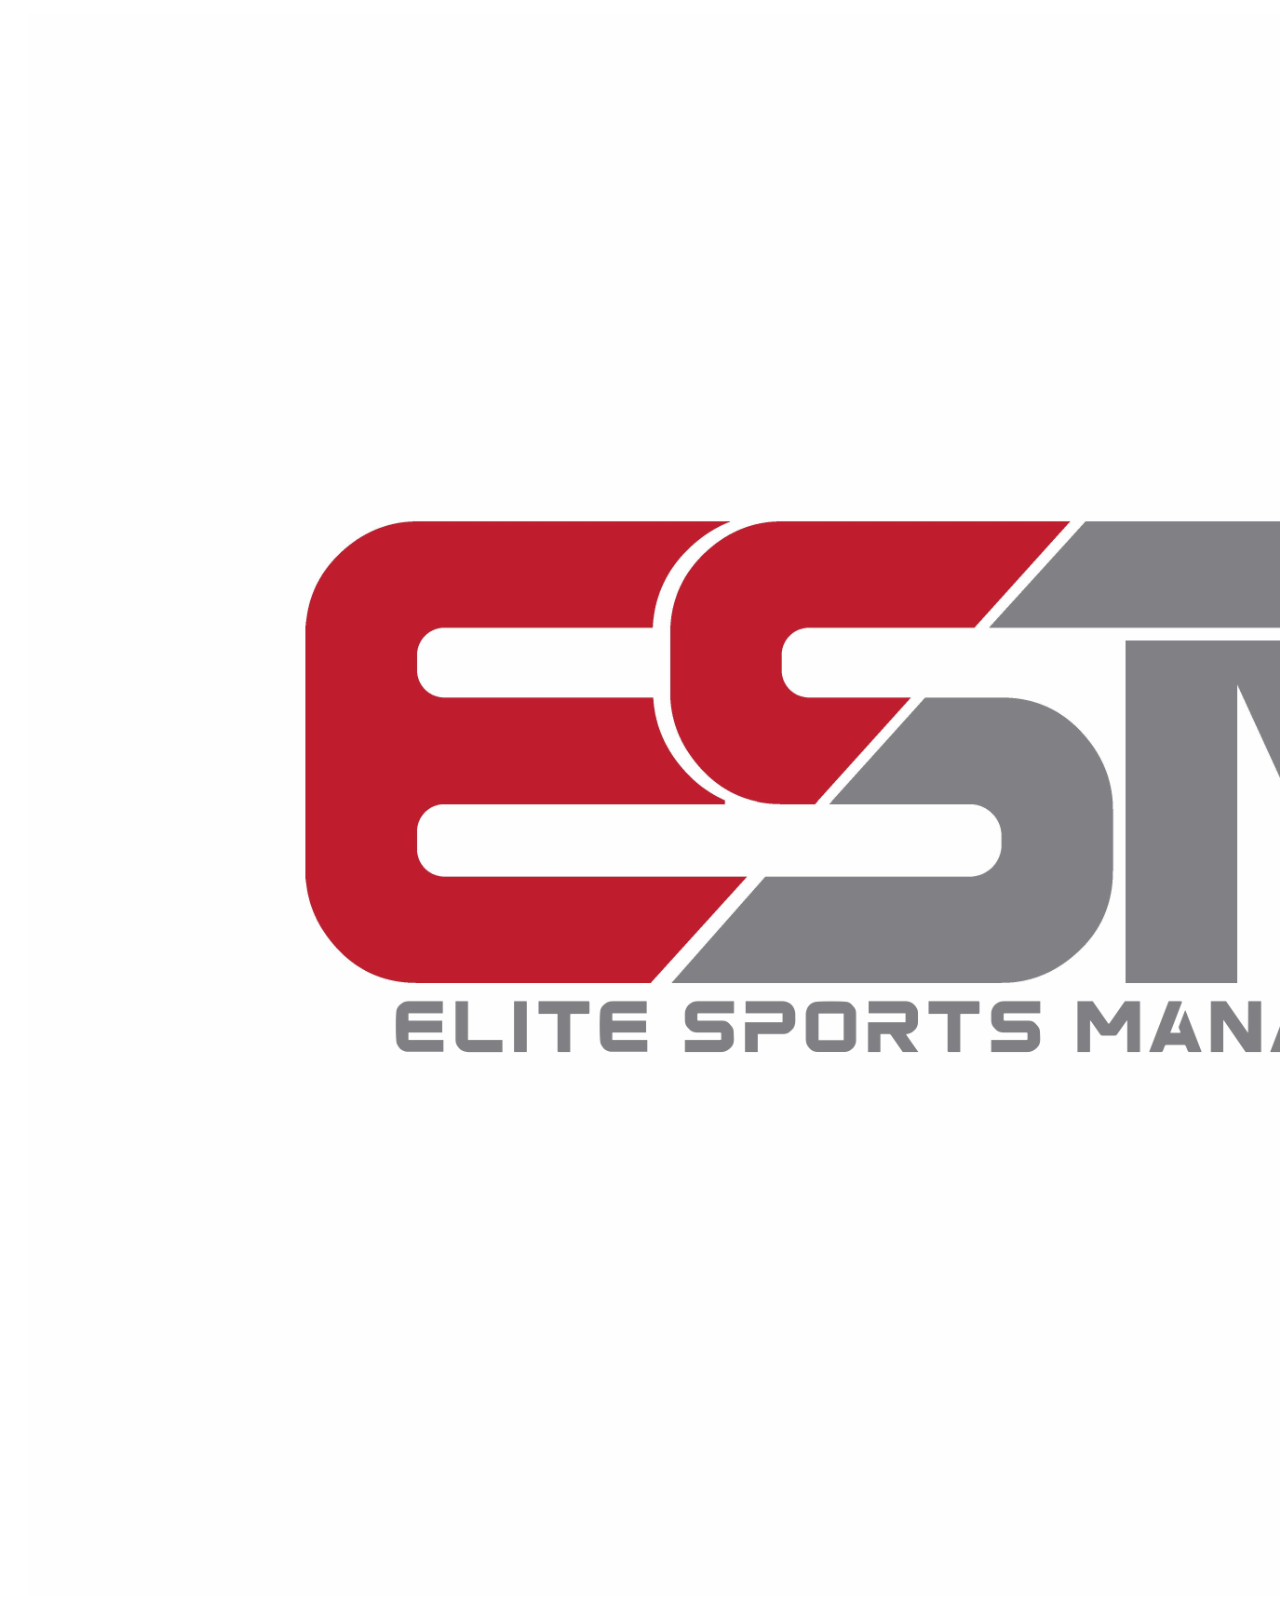
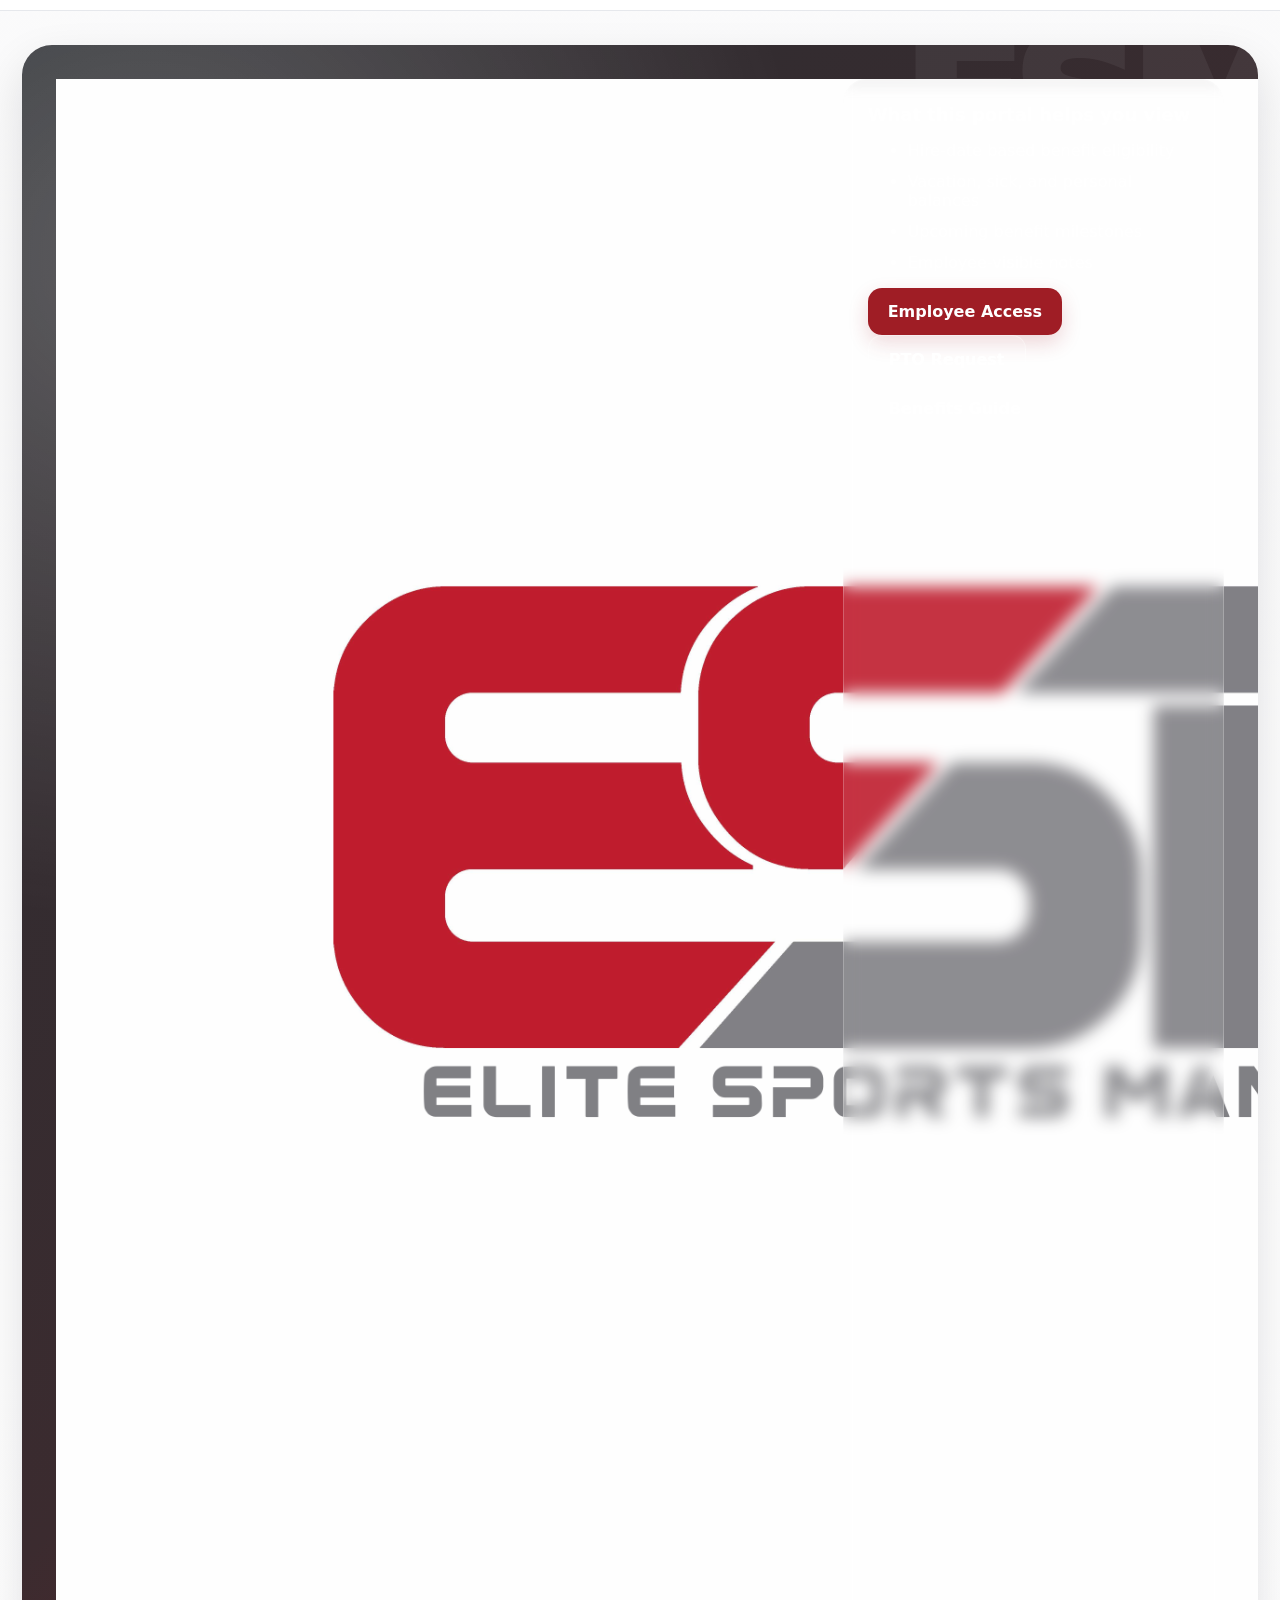
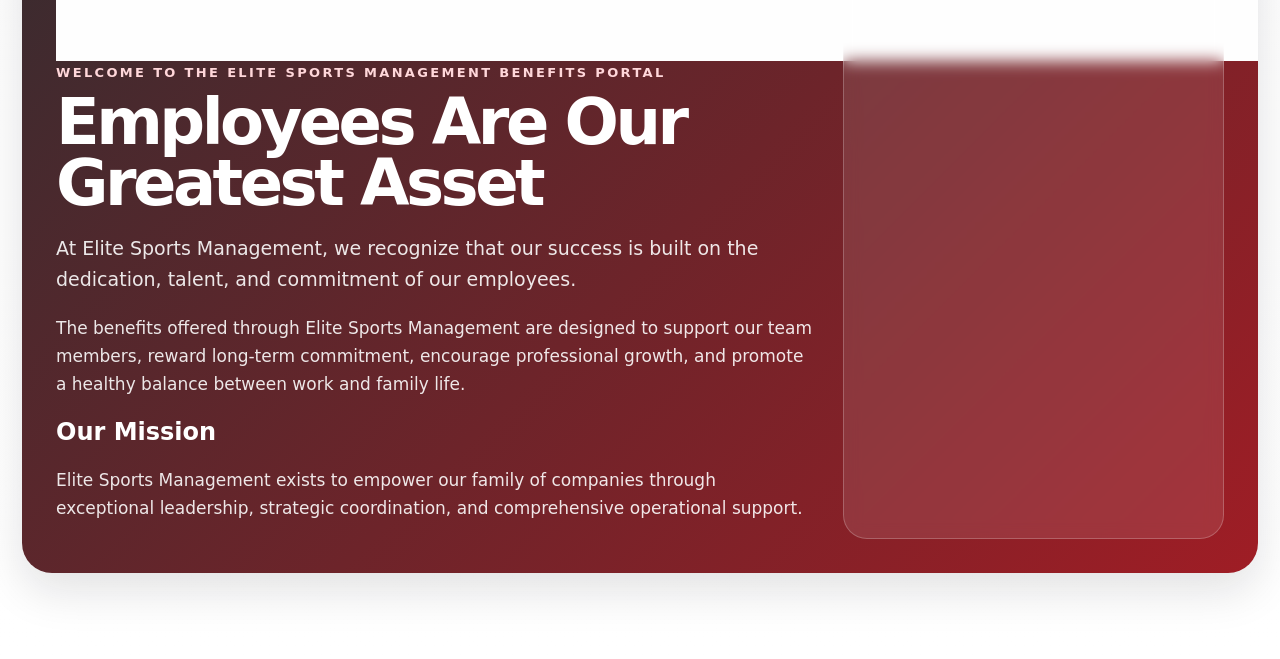
==== commit 202d7307: "Add files via upload" ====
--- a/index.html
+++ b/index.html
@@ -17,11 +17,7 @@
     </div>
     <nav class="top-actions site-nav">
       <a class="nav-link" href="index.html">Home</a>
-      <a class="nav-link" href="employee-access.html">Employee Access</a>
-      <a class="nav-link" href="pto-request.html">PTO Request</a>
-      <a class="nav-link" href="benefits-guide.html">Benefits Guide</a>
-      <a class="nav-link primary-nav" href="admin-dashboard.html">Admin Dashboard</a>
-      <button id="adminToggle" class="primary" onclick="toggleAdmin()">Admin Mode</button>
+      <a class="nav-link primary-nav" href="admin-dashboard.html">Admin Mode</a>
     </nav>
   </header>
 
@@ -32,192 +28,22 @@
         <img class="hero-logo" src="assets/esm-logo.png" alt="Elite Sports Management logo" />
         <div class="eyebrow">Welcome to the Elite Sports Management Benefits Portal</div>
         <h1>Employees Are Our Greatest Asset</h1>
-        <p class="mission">
-          At Elite Sports Management, we recognize that our success is built on the dedication,
-          talent, and commitment of our employees. Every athlete coached, event produced, family
-          served, and customer supported is the direct result of the people who make up our organization.
-        </p>
-        <p>
-          The benefits offered through Elite Sports Management are designed to support our team members,
-          reward long-term commitment, encourage professional growth, and promote a healthy balance between
-          work and family life.
-        </p>
-        <div class="mission-card">
-          <h2>Our Mission</h2>
-          <p>Elite Sports Management exists to empower our family of companies through exceptional leadership, strategic coordination, and comprehensive operational support. By delivering expert human resources, financial management, and administrative services, we enable each company to achieve peak productivity and sustained success.</p>
-        </div>
+        <p class="mission">At Elite Sports Management, we recognize that our success is built on the dedication, talent, and commitment of our employees.</p>
+        <p>The benefits offered through Elite Sports Management are designed to support our team members, reward long-term commitment, encourage professional growth, and promote a healthy balance between work and family life.</p>
+        <div class="mission-card"><h2>Our Mission</h2><p>Elite Sports Management exists to empower our family of companies through exceptional leadership, strategic coordination, and comprehensive operational support.</p></div>
       </div>
       <div class="hero-side-card compact-portal-actions">
         <div class="side-title">What this portal helps you view</div>
-        <ul>
-          <li>Hire-date based benefit eligibility</li>
-          <li>Vacation, sick, and personal balances</li>
-          <li>Upcoming benefit milestones</li>
-          <li>Employee-visible notes</li>
-        </ul>
+        <ul><li>Hire-date based benefit eligibility</li><li>Vacation, sick, and personal balances</li><li>Upcoming benefit milestones</li><li>Employee-visible notes</li></ul>
         <div class="portal-action-buttons">
-          <button class="primary large" onclick="scrollToSection('employeeSearch')">Employee Access</button>
-          <button class="ghost large light" onclick="scrollToSection('ptoRequest')">PTO Request</button>
-          <button class="ghost large light" onclick="scrollToSection('benefitChart')">Benefit Chart</button>
+          <a class="primary large" href="employee-access.html">Employee Access</a>
+          <a class="ghost large light" href="pto-request.html">PTO Request</a>
+          <a class="ghost large light" href="benefits-guide.html">Benefits Guide</a>
         </div>
-      </div>
-    </section>
-
-    <section id="employeeSearch" class="panel employee-facing access-panel">
-      <div class="section-title centered">
-        <div>
-          <h2>Access Your Benefits Profile</h2>
-          <p>Enter your name and birthday PIN. Birthday PIN format is MMDD, such as 0315 for March 15.</p>
-        </div>
-      </div>
-      <div class="access-card">
-        <div class="search-row secure-search">
-          <input id="employeeSearchInput" type="search" placeholder="Employee name" oninput="renderEmployeeSearch()" />
-          <input id="employeePinInput" type="password" inputmode="numeric" maxlength="4" placeholder="Birthday PIN (MMDD)" oninput="renderEmployeeSearch()" />
-          <button class="primary" onclick="renderEmployeeSearch()">View My Benefits</button>
-        </div>
-        <div class="hint-line">For privacy, employee profiles require a matching name and birthday PIN.</div>
-      </div>
-      <div id="employeeSearchResults" class="results"></div>
-      <div id="employeeProfile" class="profile"></div>
-    </section>
-
-
-    <section id="benefitChart" class="panel benefit-chart-panel">
-      <div class="section-title centered">
-        <div>
-          <h2>ESM Benefit Chart</h2>
-          <p>General overview of possible ESM benefits. Employee profiles show only benefits currently active for that employee.</p>
-        </div>
-      </div>
-      <div class="table-wrap benefit-chart-table">
-        <table>
-          <thead><tr><th>Benefit</th><th>General Availability / Sliding Scale</th></tr></thead>
-          <tbody>
-            <tr><td>Vacation</td><td>Less than 1 year: 0 weeks; 1-5 years: 1 week; 6-10 years: 2 weeks; 11-20 years: 3 weeks; 21+ years: 4 weeks.</td></tr>
-            <tr><td>Sick Days</td><td>Available after one full year of service according to ESM policy.</td></tr>
-            <tr><td>Personal Days</td><td>Available after one full year of service according to ESM policy.</td></tr>
-            <tr><td>Paid Holidays</td><td>Company-recognized paid holidays listed in each active profile.</td></tr>
-            <tr><td>Paid Weather Closures</td><td>Applies when ESM closes due to qualifying inclement weather.</td></tr>
-            <tr><td>Health Care Offset</td><td>$3,600 annually for employees actively receiving HCO.</td></tr>
-            <tr><td>Elite Retirement Savings Plan</td><td>Employer matching benefit available according to plan guidelines. Contact gabby@elitesportsmgnt.com for information.</td></tr>
-            <tr><td>Maternity/Paternity Leave</td><td>Only one family leave benefit applies to a profile at a time: Maternity Leave or Paternity Leave.</td></tr>
-            <tr><td>Tuition Benefit</td><td>Applies according to ESM eligibility and admin tracking.</td></tr>
-          </tbody>
-        </table>
-      </div>
-    </section>
-
-    <section id="ptoRequest" class="panel pto-request">
-      <div class="section-title">
-        <div>
-          <h2>Submit PTO Request</h2>
-          <p>Requests are submitted through the official ESM PTO Log.</p>
-        </div>
-        <a class="button-link" href="https://docs.google.com/forms/d/e/1FAIpQLSemcJD6q4DuEtAyDJwCjvNV41GRQ4JMERygPceE0OERyRpXPA/viewform?usp=sharing&ouid=105773198368027497233" target="_blank" rel="noopener">Open in New Tab</a>
-      </div>
-      <div class="form-frame-wrap">
-        <iframe title="ESM PTO Request Form" src="https://docs.google.com/forms/d/e/1FAIpQLSemcJD6q4DuEtAyDJwCjvNV41GRQ4JMERygPceE0OERyRpXPA/viewform?embedded=true" loading="lazy">Loading...</iframe>
-      </div>
-    </section>
-
-    <section id="adminPanel" class="panel admin-panel hidden">
-      <div class="section-title">
-        <div>
-          <h2>Gabby &amp; LB Admin Dashboard</h2>
-          <p>Admin tools for employees, PINs, PTO reports, and notes. PTO requests from Google Forms appear as pending until you mark them paid/processed or manually enter approved usage.</p>
-        </div>
-        <div class="button-group">
-          <button class="primary" onclick="openEmployeeEditor()">Add Employee</button>
-          <button class="ghost" onclick="exportCsv('balances')">Export PTO Balances <span class="info-bubble" title="Shows each employee’s current PTO position, including vacation, sick, and personal time earned, used, and remaining.">ⓘ</span></button>
-          <button class="ghost" onclick="exportCsv('usage')">Export PTO Usage <span class="info-bubble" title="Exports the PTO history log, showing each PTO entry by employee, date used, PTO type, hours used, and notes.">ⓘ</span></button>
-          <button class="ghost backup-action" onclick="exportPortalBackup()">Export Portal Data Backup</button>
-          <label class="ghost backup-action import-backup-label" for="portalBackupInput">Import Portal Data</label>
-          <input id="portalBackupInput" class="hidden-file-input" type="file" accept="application/json,.json" onchange="importPortalBackup(event)" />
-        </div>
-      </div>
-
-      <div class="dashboard-grid" id="dashboardCards"></div>
-      <div id="dashboardDrilldown"></div>
-
-      <div class="admin-filters">
-        <input id="adminSearchInput" type="search" placeholder="Search employees..." oninput="renderAdminTable()" />
-        <select id="statusFilter" onchange="renderAdminTable()">
-          <option value="Active">Active employees</option>
-          <option value="Inactive">Inactive employees</option>
-          <option value="All">All employees</option>
-        </select>
-        <select id="reviewFilter" onchange="renderAdminTable()">
-          <option value="All">All records</option>
-          <option value="Needs Review">Needs review</option>
-          <option value="PIN Needed">PIN needed</option>
-          <option value="Overrides">Benefit overrides</option>
-        </select>
-      </div>
-
-      <div class="table-wrap">
-        <table>
-          <thead>
-            <tr>
-              <th>Name</th><th>Hire Date</th><th>Years</th><th>PIN</th><th>Vacation</th><th>Sick</th><th>Personal</th><th>Status</th><th>Actions</th>
-            </tr>
-          </thead>
-          <tbody id="adminEmployeeTable"></tbody>
-        </table>
-      </div>
-
-      <div class="report-grid">
-        <section class="report-card">
-          <div class="section-title compact"><div><h3>Pending PTO Requests</h3><p>Submitted through the Google Form but not yet marked paid/processed. These do not affect employee balances.</p></div></div>
-          <div class="table-wrap report"><table><thead><tr><th>Employee</th><th>Date Used</th><th>Type</th><th>Amount Requested</th><th>Date Submitted</th><th>Desired Paycheck</th><th>Status</th><th>Admin Note</th><th>Decision</th></tr></thead><tbody id="pendingPtoTable"></tbody></table></div>
-        </section>
-        <section class="report-card">
-          <div class="section-title compact"><div><h3>PTO Balance Report <span class="info-bubble" title="Shows each employee’s current PTO position, including vacation, sick, and personal time earned, used, and remaining.">ⓘ</span></h3><p>Earned, used, and remaining balances for active employees.</p></div><button class="ghost mini" onclick="exportCsv('balances')">Export CSV</button></div>
-          <div class="table-wrap report"><table><thead><tr><th>Employee</th><th>Vac Earned</th><th>Vac Used</th><th>Vac Rem</th><th>Sick Earned</th><th>Sick Used</th><th>Sick Rem</th><th>Personal Earned</th><th>Personal Used</th><th>Personal Rem</th></tr></thead><tbody id="ptoBalanceTable"></tbody></table></div>
-        </section>
-        <section class="report-card">
-          <div class="section-title compact"><div><h3>PTO Usage Report <span class="info-bubble" title="Shows the full PTO history log by employee, date used, PTO type, amount used, and notes.">ⓘ</span></h3><p>Approved/admin-entered PTO usage that affects balances.</p></div><button class="ghost mini" onclick="exportCsv('usage')">Export CSV</button></div>
-          <div class="table-wrap report"><table><thead><tr><th>Employee</th><th>Date Used</th><th>Type</th><th>Amount</th><th>Notes</th></tr></thead><tbody id="ptoUsageTable"></tbody></table></div>
-        </section>
       </div>
     </section>
   </main>
 
-  <div id="modalBackdrop" class="modal-backdrop hidden" onclick="closeModal(event)">
-    <div class="modal wide" onclick="event.stopPropagation()">
-      <div class="modal-header"><h3 id="modalTitle">Edit Employee</h3><button class="icon-btn" onclick="hideModal()">×</button></div>
-      <form id="employeeForm" onsubmit="saveEmployee(event)">
-        <input type="hidden" id="editEmployeeId" />
-        <div class="form-grid">
-          <label>Employee Name<input id="editName" required /></label>
-          <label>Birthday PIN (MMDD)<input id="editPin" inputmode="numeric" maxlength="4" placeholder="0315" /></label>
-          <label>Hire Date<input id="editHireDate" type="date" required /></label>
-          <label>Hours Available<input id="editHoursAvailable" placeholder="Inquire about hours available" /></label>
-          <label>Status<select id="editStatus"><option>Active</option><option>Inactive</option></select></label>
-          <label>Maternity/Paternity Leave<select id="editFamilyLeave"><option value="">None</option><option>Maternity Leave</option><option>Paternity Leave</option></select></label>
-          <label>Inactive Reason<select id="editInactiveReason"><option value="">None</option><option>College / Seasonal Return</option><option>Leave of Absence</option><option>Seasonal Employee</option><option>Resigned</option><option>Terminated</option><option>Retired</option><option>Other</option></select></label>
-          <label>Inactive Date<input id="editInactiveDate" type="date" /></label>
-          <label>Reactivation Date<input id="editReactivationDate" type="date" /></label>
-          <label>Vacation Earned Override<input id="editVacationOverride" type="number" min="0" step="0.25" placeholder="Leave blank for auto" /></label>
-          <label>Sick Earned Override<input id="editSickOverride" type="number" min="0" step="0.25" placeholder="Leave blank for auto" /></label>
-          <label>Personal Earned Override<input id="editPersonalOverride" type="number" min="0" step="0.25" placeholder="Leave blank for auto" /></label>
-          <label>Vacation Used Override<input id="editVacationUsedOverride" type="number" min="0" step="0.25" placeholder="Leave blank for sheet/admin total" /></label>
-          <label>Sick Used Override<input id="editSickUsedOverride" type="number" min="0" step="1" placeholder="Leave blank for sheet/admin total" /></label>
-          <label>Personal Used Override<input id="editPersonalUsedOverride" type="number" min="0" step="1" placeholder="Leave blank for sheet/admin total" /></label>
-        </div>
-        <label>Employee Notes <span class="hint">visible to employee</span><textarea id="editEmployeeNotes" rows="3"></textarea></label>
-        <label>HR Notes <span class="hint">admin only</span><textarea id="editHrNotes" rows="3"></textarea></label>
-        <label>Finance Notes <span class="hint">admin only</span><textarea id="editFinanceNotes" rows="3"></textarea></label>
-        <fieldset class="override-box"><legend>Benefit Overrides</legend><label><input id="overrideHco" type="checkbox" /> HCO Eligible</label><label><input id="overrideErsp" type="checkbox" /> ERSP Eligible</label><label><input id="overrideTuition" type="checkbox" /> Tuition Benefit Eligible</label></fieldset>
-        <fieldset class="override-box"><legend>PTO Usage Log</legend>
-          <div class="usage-entry-row"><input id="usageDate" type="date" /><select id="usageType"><option>Vacation</option><option>Sick</option><option>Personal</option></select><input id="usageAmount" type="number" min="0.25" step="0.25" value="1" /><input id="usageNotes" placeholder="Notes" /><button type="button" class="primary mini" onclick="addPtoUsage()">Add Usage</button></div>
-          <div id="ptoUsageList"></div>
-        </fieldset>
-        <div class="modal-actions"><button type="button" class="ghost" onclick="hideModal()">Cancel</button><button type="submit" class="primary">Save Employee</button></div>
-      </form>
-    </div>
-  </div>
-
   <script src="app.js"></script>
 </body>
-</html>
+</html>
--- a/styles.css
+++ b/styles.css
@@ -1,47 +1,7 @@
-:root{--red:#9f1d25;--red-dark:#74151b;--charcoal:#2b2d31;--gray:#6b7280;--light:#f5f6f8;--line:#e6e8ec;--white:#fff;--green:#1f8a4c;--amber:#b7791f;--shadow:0 18px 45px rgba(20,20,25,.12)}*{box-sizing:border-box}body{margin:0;font-family:Inter,ui-sans-serif,system-ui,-apple-system,BlinkMacSystemFont,"Segoe UI",sans-serif;background:linear-gradient(180deg,#f7f7f8,#fff);color:var(--charcoal)}button,input,select,textarea{font:inherit}.topbar{position:sticky;top:0;z-index:20;display:flex;align-items:center;justify-content:space-between;gap:18px;padding:14px 28px;background:rgba(255,255,255,.94);backdrop-filter:blur(10px);border-bottom:1px solid var(--line)}.brand-lockup{display:flex;align-items:center;gap:13px}.brand-mark{display:grid;place-items:center;width:48px;height:48px;border-radius:14px;background:linear-gradient(135deg,var(--red),#cf3a43);color:#fff;font-weight:900;letter-spacing:.06em;box-shadow:0 10px 24px rgba(159,29,37,.24)}.brand-name{font-weight:850;font-size:20px;letter-spacing:.01em}.brand-subtitle{font-size:13px;color:var(--gray);text-transform:uppercase;letter-spacing:.09em}.top-actions{display:flex;gap:10px;align-items:center}.primary,.ghost,.button-link{border:0;border-radius:12px;padding:11px 16px;cursor:pointer;font-weight:750;text-decoration:none;display:inline-flex;align-items:center;justify-content:center;gap:8px}.primary{background:var(--red);color:#fff;box-shadow:0 8px 20px rgba(159,29,37,.18)}.primary:hover{background:var(--red-dark)}.ghost{background:#fff;border:1px solid var(--line);color:var(--charcoal)}.ghost:hover{border-color:#c7cbd1;background:#f9fafb}.ghost.danger{color:var(--red)}.button-link{background:var(--charcoal);color:#fff}.large{padding:14px 20px;border-radius:14px}.light{background:rgba(255,255,255,.14);color:#fff;border-color:rgba(255,255,255,.34)}main{max-width:1280px;margin:auto;padding:0 22px 60px}.hero{position:relative;display:grid;grid-template-columns:minmax(0,1.6fr) minmax(280px,.8fr);gap:24px;margin:34px 0 26px;padding:34px;border-radius:30px;background:radial-gradient(circle at 10% 10%,rgba(255,255,255,.23),transparent 30%),linear-gradient(135deg,#2b2d31 0%,#3b2b2f 45%,#9f1d25 100%);overflow:hidden;color:#fff;box-shadow:var(--shadow)}.hero-bg-badge{position:absolute;right:-35px;top:-45px;font-size:180px;font-weight:1000;letter-spacing:-.07em;color:rgba(255,255,255,.06)}.hero-card{position:relative;z-index:1;max-width:860px}.eyebrow{text-transform:uppercase;letter-spacing:.18em;font-size:13px;font-weight:850;color:#ffd7da;margin-bottom:12px}.hero h1{font-size:clamp(36px,5vw,70px);line-height:.95;margin:0 0 18px;letter-spacing:-.055em}.hero p{font-size:17px;line-height:1.65;color:rgba(255,255,255,.89);max-width:850px}.mission{font-size:19px!important}.hero-actions{display:flex;flex-wrap:wrap;gap:12px;margin-top:22px}.hero-side-card{position:relative;z-index:1;align-self:stretch;background:rgba(255,255,255,.1);border:1px solid rgba(255,255,255,.22);border-radius:24px;padding:24px;backdrop-filter:blur(8px)}.side-title{font-weight:850;font-size:18px;margin-bottom:12px}.hero-side-card li{margin:12px 0;color:#fff}.panel{background:#fff;border:1px solid var(--line);border-radius:24px;padding:24px;margin:24px 0;box-shadow:0 10px 32px rgba(30,35,45,.06)}.section-title{display:flex;align-items:flex-start;justify-content:space-between;gap:20px;margin-bottom:18px}.section-title.centered{text-align:center;justify-content:center}.section-title h2,.section-title h3{margin:0;color:var(--charcoal)}.section-title p{margin:5px 0 0;color:var(--gray)}.compact{margin-bottom:10px}.access-card{max-width:900px;margin:0 auto 16px;padding:18px;border:1px solid var(--line);background:linear-gradient(180deg,#fff,#fafafa);border-radius:20px}.search-row{display:flex;gap:12px;align-items:center}.secure-search input:first-child{flex:1.3}.secure-search input:nth-child(2){flex:.7}input,select,textarea{border:1px solid #d6d9df;border-radius:12px;padding:12px 13px;background:#fff;outline:none}input:focus,select:focus,textarea:focus{border-color:var(--red);box-shadow:0 0 0 4px rgba(159,29,37,.08)}.hint-line,.hint,.muted{color:var(--gray);font-size:13px}.hint-line{margin-top:10px;text-align:center}.results{max-width:900px;margin:12px auto}.result-card{display:flex;justify-content:space-between;align-items:center;gap:14px;border:1px solid var(--line);padding:14px;border-radius:16px;margin:8px 0;background:#fff}.alert-soft{padding:14px;border-radius:16px;background:#fff4f4;border:1px solid #ffd5d8;color:#7f1d1d}.profile-shell{border:1px solid var(--line);border-radius:24px;overflow:hidden;margin-top:20px}.profile-head{display:flex;justify-content:space-between;align-items:center;gap:16px;padding:22px;background:linear-gradient(135deg,var(--charcoal),#4a2b2f);color:#fff}.profile-head h3{margin:0;font-size:28px}.profile-body{padding:22px}.kpi-grid,.dashboard-grid{display:grid;grid-template-columns:repeat(4,minmax(0,1fr));gap:14px}.kpi,.dash-card,.benefit-card{border:1px solid var(--line);border-radius:18px;padding:16px;background:#fff}.kpi .label,.dash-card .label{color:var(--gray);font-weight:750;font-size:12px;text-transform:uppercase;letter-spacing:.08em}.kpi .value,.dash-card .value{font-size:34px;font-weight:900;color:var(--red);margin:4px 0}.benefit-grid{display:grid;grid-template-columns:repeat(3,minmax(0,1fr));gap:14px;margin-top:18px}.benefit-card h4{margin:0 0 10px}.pill{display:inline-flex;align-items:center;border-radius:999px;padding:5px 10px;font-size:12px;font-weight:800}.pill.ok{background:#e9f8ef;color:var(--green)}.pill.no,.pill.warn{background:#fff7e8;color:var(--amber)}.note-box,.timeline,.usage-details{margin-top:18px;border-radius:18px;border:1px solid var(--line);background:#fafafa;padding:16px}.hidden{display:none!important}.dashboard-grid{grid-template-columns:repeat(4,minmax(0,1fr));margin-bottom:18px}.dash-card.review{background:#fffafa}.admin-filters,.button-group{display:flex;gap:10px;flex-wrap:wrap}.admin-filters{margin-bottom:14px}.admin-filters input{min-width:280px}.table-wrap{width:100%;overflow:auto;border:1px solid var(--line);border-radius:18px;background:#fff}table{width:100%;border-collapse:collapse;min-width:760px}th,td{padding:12px 13px;text-align:left;border-bottom:1px solid var(--line);vertical-align:top}th{background:#f8f9fb;color:#4b5563;text-transform:uppercase;font-size:12px;letter-spacing:.06em}tr:last-child td{border-bottom:0}.mini{padding:7px 10px;border-radius:10px;font-size:12px}.action-links{display:flex;gap:6px}.form-frame-wrap{height:650px;border:1px solid var(--line);border-radius:18px;overflow:hidden;background:#fafafa}.form-frame-wrap iframe{width:100%;height:100%;border:0}.modal-backdrop{position:fixed;inset:0;background:rgba(0,0,0,.45);z-index:50;display:grid;place-items:center;padding:18px}.modal{background:#fff;border-radius:22px;max-width:860px;width:100%;max-height:92vh;overflow:auto;box-shadow:var(--shadow)}.modal.wide{max-width:1040px}.modal-header{display:flex;justify-content:space-between;align-items:center;padding:18px 20px;border-bottom:1px solid var(--line)}.modal-header h3{margin:0}.icon-btn{border:0;background:#f3f4f6;border-radius:10px;font-size:24px;width:38px;height:38px;cursor:pointer}.modal form{padding:20px}.form-grid{display:grid;grid-template-columns:repeat(4,minmax(0,1fr));gap:14px;margin-bottom:14px}label{display:flex;flex-direction:column;gap:6px;font-weight:750;color:#374151}textarea{resize:vertical}.override-box{border:1px solid var(--line);border-radius:16px;padding:14px;margin:14px 0}.override-box legend{font-weight:850;color:var(--charcoal)}.override-box label{display:inline-flex;flex-direction:row;align-items:center;margin-right:16px}.usage-entry-row{display:grid;grid-template-columns:170px 150px 120px 1fr auto;gap:10px;margin-bottom:12px}.modal-actions{display:flex;justify-content:flex-end;gap:10px;margin-top:18px}.report-grid{display:grid;grid-template-columns:1fr;gap:20px;margin-top:22px}.report-card{border:1px solid var(--line);border-radius:20px;padding:16px;background:#fff}.table-wrap.report{max-height:380px}.table-wrap.small table{min-width:600px}.usage-details summary{cursor:pointer;font-weight:850}.employee-facing{scroll-margin-top:90px}@media(max-width:980px){.hero{grid-template-columns:1fr}.dashboard-grid,.kpi-grid{grid-template-columns:repeat(2,1fr)}.benefit-grid{grid-template-columns:1fr 1fr}.form-grid{grid-template-columns:1fr 1fr}.usage-entry-row,.secure-search{grid-template-columns:1fr;display:grid}.topbar{align-items:flex-start;flex-direction:column}.top-actions{width:100%;justify-content:flex-start;flex-wrap:wrap}}@media(max-width:640px){main{padding:0 12px 40px}.hero{padding:24px;border-radius:22px}.dashboard-grid,.kpi-grid,.benefit-grid,.form-grid{grid-template-columns:1fr}.section-title{flex-direction:column}.search-row{flex-direction:column}.search-row>*{width:100%}.profile-head{flex-direction:column;align-items:flex-start}.hero h1{font-size:40px}}
+:root{--red:#9f1d25;--red-dark:#74151b;--charcoal:#2b2d31;--gray:#6b7280;--light:#f5f6f8;--line:#e6e8ec;--white:#fff;--green:#1f8a4c;--amber:#b7791f;--shadow:0 18px 45px rgba(20,20,25,.12)}*{box-sizing:border-box}body{margin:0;font-family:Inter,ui-sans-serif,system-ui,-apple-system,BlinkMacSystemFont,"Segoe UI",sans-serif;background:linear-gradient(180deg,#f7f7f8,#fff);color:var(--charcoal)}button,input,select,textarea{font:inherit}.topbar{position:sticky;top:0;z-index:20;display:flex;align-items:center;justify-content:space-between;gap:18px;padding:14px 28px;background:rgba(255,255,255,.94);backdrop-filter:blur(10px);border-bottom:1px solid var(--line)}.brand-lockup{display:flex;align-items:center;gap:13px}.brand-mark{display:grid;place-items:center;width:48px;height:48px;border-radius:14px;background:linear-gradient(135deg,var(--red),#cf3a43);color:#fff;font-weight:900;letter-spacing:.06em;box-shadow:0 10px 24px rgba(159,29,37,.24)}.brand-name{font-weight:850;font-size:20px;letter-spacing:.01em}.brand-subtitle{font-size:13px;color:var(--gray);text-transform:uppercase;letter-spacing:.09em}.top-actions{display:flex;gap:10px;align-items:center}.primary,.ghost,.button-link{border:0;border-radius:12px;padding:11px 16px;cursor:pointer;font-weight:750;text-decoration:none;display:inline-flex;align-items:center;justify-content:center;gap:8px}.primary{background:var(--red);color:#fff;box-shadow:0 8px 20px rgba(159,29,37,.18)}.primary:hover{background:var(--red-dark)}.ghost{background:#fff;border:1px solid var(--line);color:var(--charcoal)}.ghost:hover{border-color:#c7cbd1;background:#f9fafb}.ghost.danger{color:var(--red)}.button-link{background:var(--charcoal);color:#fff}.large{padding:14px 20px;border-radius:14px}.light{background:rgba(255,255,255,.14);color:#fff;border-color:rgba(255,255,255,.34)}main{max-width:1280px;margin:auto;padding:0 22px 60px}.hero{position:relative;display:grid;grid-template-columns:minmax(0,1.6fr) minmax(280px,.8fr);gap:24px;margin:34px 0 26px;padding:34px;border-radius:30px;background:radial-gradient(circle at 10% 10%,rgba(255,255,255,.23),transparent 30%),linear-gradient(135deg,#2b2d31 0%,#3b2b2f 45%,#9f1d25 100%);overflow:hidden;color:#fff;box-shadow:var(--shadow)}.hero-bg-badge{position:absolute;right:-35px;top:-45px;font-size:180px;font-weight:1000;letter-spacing:-.07em;color:rgba(255,255,255,.06)}.hero-card{position:relative;z-index:1;max-width:860px}.eyebrow{text-transform:uppercase;letter-spacing:.18em;font-size:13px;font-weight:850;color:#ffd7da;margin-bottom:12px}.hero h1{font-size:clamp(36px,5vw,70px);line-height:.95;margin:0 0 18px;letter-spacing:-.055em}.hero p{font-size:17px;line-height:1.65;color:rgba(255,255,255,.89);max-width:850px}.mission{font-size:19px!important}.hero-actions{display:flex;flex-wrap:wrap;gap:12px;margin-top:22px}.hero-side-card{position:relative;z-index:1;align-self:stretch;background:rgba(255,255,255,.1);border:1px solid rgba(255,255,255,.22);border-radius:24px;padding:24px;backdrop-filter:blur(8px)}.side-title{font-weight:850;font-size:18px;margin-bottom:12px}.hero-side-card li{margin:12px 0;color:#fff}.panel{background:#fff;border:1px solid var(--line);border-radius:24px;padding:24px;margin:24px 0;box-shadow:0 10px 32px rgba(30,35,45,.06)}.section-title{display:flex;align-items:flex-start;justify-content:space-between;gap:20px;margin-bottom:18px}.section-title.centered{text-align:center;justify-content:center}.section-title h2,.section-title h3{margin:0;color:var(--charcoal)}.section-title p{margin:5px 0 0;color:var(--gray)}.compact{margin-bottom:10px}.access-card{max-width:900px;margin:0 auto 16px;padding:18px;border:1px solid var(--line);background:linear-gradient(180deg,#fff,#fafafa);border-radius:20px}.search-row{display:flex;gap:12px;align-items:center}.secure-search input:first-child{flex:1.3}.secure-search input:nth-child(2){flex:.7}input,select,textarea{border:1px solid #d6d9df;border-radius:12px;padding:12px 13px;background:#fff;outline:none}input:focus,select:focus,textarea:focus{border-color:var(--red);box-shadow:0 0 0 4px rgba(159,29,37,.08)}.hint-line,.hint,.muted{color:var(--gray);font-size:13px}.hint-line{margin-top:10px;text-align:center}.results{max-width:900px;margin:12px auto}.result-card{display:flex;justify-content:space-between;align-items:center;gap:14px;border:1px solid var(--line);padding:14px;border-radius:16px;margin:8px 0;background:#fff}.alert-soft{padding:14px;border-radius:16px;background:#fff4f4;border:1px solid #ffd5d8;color:#7f1d1d}.profile-shell{border:1px solid var(--line);border-radius:24px;overflow:hidden;margin-top:20px}.profile-head{display:flex;justify-content:space-between;align-items:center;gap:16px;padding:22px;background:linear-gradient(135deg,var(--charcoal),#4a2b2f);color:#fff}.profile-head h3{margin:0;font-size:28px}.profile-body{padding:22px}.kpi-grid,.dashboard-grid{display:grid;grid-template-columns:repeat(4,minmax(0,1fr));gap:14px}.kpi,.dash-card,.benefit-card{border:1px solid var(--line);border-radius:18px;padding:16px;background:#fff}.kpi .label,.dash-card .label{color:var(--gray);font-weight:750;font-size:12px;text-transform:uppercase;letter-spacing:.08em}.kpi .value,.dash-card .value{font-size:34px;font-weight:900;color:var(--red);margin:4px 0}.benefit-grid{display:grid;grid-template-columns:repeat(3,minmax(0,1fr));gap:14px;margin-top:18px}.benefit-card h4{margin:0 0 10px}.pill{display:inline-flex;align-items:center;border-radius:999px;padding:5px 10px;font-size:12px;font-weight:800}.pill.ok{background:#e9f8ef;color:var(--green)}.pill.no,.pill.warn{background:#fff7e8;color:var(--amber)}.note-box,.timeline,.usage-details{margin-top:18px;border-radius:18px;border:1px solid var(--line);background:#fafafa;padding:16px}.hidden{display:none!important}.dashboard-grid{grid-template-columns:repeat(7,minmax(0,1fr));margin-bottom:18px}.dash-card.review{background:#fffafa}.admin-filters,.button-group{display:flex;gap:10px;flex-wrap:wrap}.admin-filters{margin-bottom:14px}.admin-filters input{min-width:280px}.table-wrap{width:100%;overflow:auto;border:1px solid var(--line);border-radius:18px;background:#fff}table{width:100%;border-collapse:collapse;min-width:760px}th,td{padding:12px 13px;text-align:left;border-bottom:1px solid var(--line);vertical-align:top}th{background:#f8f9fb;color:#4b5563;text-transform:uppercase;font-size:12px;letter-spacing:.06em}tr:last-child td{border-bottom:0}.mini{padding:7px 10px;border-radius:10px;font-size:12px}.action-links{display:flex;gap:6px}.form-frame-wrap{height:650px;border:1px solid var(--line);border-radius:18px;overflow:hidden;background:#fafafa}.form-frame-wrap iframe{width:100%;height:100%;border:0}.modal-backdrop{position:fixed;inset:0;background:rgba(0,0,0,.45);z-index:50;display:grid;place-items:center;padding:18px}.modal{background:#fff;border-radius:22px;max-width:860px;width:100%;max-height:92vh;overflow:auto;box-shadow:var(--shadow)}.modal.wide{max-width:1040px}.modal-header{display:flex;justify-content:space-between;align-items:center;padding:18px 20px;border-bottom:1px solid var(--line)}.modal-header h3{margin:0}.icon-btn{border:0;background:#f3f4f6;border-radius:10px;font-size:24px;width:38px;height:38px;cursor:pointer}.modal form{padding:20px}.form-grid{display:grid;grid-template-columns:repeat(4,minmax(0,1fr));gap:14px;margin-bottom:14px}label{display:flex;flex-direction:column;gap:6px;font-weight:750;color:#374151}textarea{resize:vertical}.override-box{border:1px solid var(--line);border-radius:16px;padding:14px;margin:14px 0}.override-box legend{font-weight:850;color:var(--charcoal)}.override-box label{display:inline-flex;flex-direction:row;align-items:center;margin-right:16px}.usage-entry-row{display:grid;grid-template-columns:170px 150px 120px 1fr auto;gap:10px;margin-bottom:12px}.modal-actions{display:flex;justify-content:flex-end;gap:10px;margin-top:18px}.report-grid{display:grid;grid-template-columns:1fr;gap:20px;margin-top:22px}.report-card{border:1px solid var(--line);border-radius:20px;padding:16px;background:#fff}.table-wrap.report{max-height:380px}.table-wrap.small table{min-width:600px}.usage-details summary{cursor:pointer;font-weight:850}.employee-facing{scroll-margin-top:90px}@media(max-width:980px){.hero{grid-template-columns:1fr}.dashboard-grid,.kpi-grid{grid-template-columns:repeat(2,1fr)}.benefit-grid{grid-template-columns:1fr 1fr}.form-grid{grid-template-columns:1fr 1fr}.usage-entry-row,.secure-search{grid-template-columns:1fr;display:grid}.topbar{align-items:flex-start;flex-direction:column}.top-actions{width:100%;justify-content:flex-start;flex-wrap:wrap}}@media(max-width:640px){main{padding:0 12px 40px}.hero{padding:24px;border-radius:22px}.dashboard-grid,.kpi-grid,.benefit-grid,.form-grid{grid-template-columns:1fr}.section-title{flex-direction:column}.search-row{flex-direction:column}.search-row>*{width:100%}.profile-head{flex-direction:column;align-items:flex-start}.hero h1{font-size:40px}}
 
-/* v1.1.4 branding and benefit enhancements */
-.brand-logo-small{width:64px;height:48px;object-fit:contain;border-radius:10px;background:#fff;padding:4px;border:1px solid var(--line);box-shadow:0 8px 20px rgba(0,0,0,.08)}
-.hero-logo{display:block;max-width:330px;width:48%;min-width:220px;margin:0 0 18px;background:rgba(255,255,255,.92);border-radius:18px;padding:12px;box-shadow:0 18px 42px rgba(0,0,0,.18)}
-.mission-card{margin-top:18px;background:rgba(255,255,255,.12);border:1px solid rgba(255,255,255,.25);border-radius:20px;padding:18px;backdrop-filter:blur(6px)}
-.mission-card h2{margin:0 0 8px;color:#fff;font-size:22px}.mission-card p{margin:0!important;font-size:15px!important;line-height:1.55!important}
-.info-bubble{display:inline-grid;place-items:center;width:20px;height:20px;border-radius:50%;background:#eef2f7;color:var(--charcoal);border:1px solid #d1d5db;font-weight:900;font-size:12px;cursor:help;vertical-align:middle}.primary .info-bubble,.ghost .info-bubble{margin-left:3px}.hco-badge{display:inline-flex;align-items:center;justify-content:center;padding:8px 12px;border-radius:12px;background:#dff7e8;color:#126338;border:1px solid #a6e5bd;font-weight:950;letter-spacing:.02em}.hco-badge.inline{padding:3px 7px;border-radius:8px;font-size:12px}.policy-center{margin-top:18px;border-radius:18px;border:1px solid var(--line);background:#fff;padding:16px}.policy-center summary{cursor:pointer;font-weight:900;color:var(--charcoal)}.policy-grid{display:grid;grid-template-columns:repeat(2,minmax(0,1fr));gap:14px;margin-top:14px}.policy-grid>div{background:#fafafa;border:1px solid var(--line);border-radius:14px;padding:14px}.policy-grid p{margin:6px 0 0;color:var(--gray);font-size:14px;line-height:1.45}.benefit-card .hco-badge{margin-top:4px}.hero.refreshed{border:1px solid rgba(255,255,255,.14)}
-@media(max-width:760px){.hero-logo{width:100%;max-width:280px}.policy-grid{grid-template-columns:1fr}.brand-logo-small{width:54px;height:42px}}
-
-.hidden-file-input{display:none!important}.backup-action{white-space:nowrap}.import-backup-label{margin:0}.backup-action:hover{border-color:#c7cbd1;background:#f9fafb}
-
-/* v1.1.6 layout cleanup */
-.admin-only-nav{margin-left:auto}
-.compact-portal-actions{align-self:start}
-.portal-action-buttons{display:grid;grid-template-columns:1fr;gap:10px;margin-top:18px}
-.portal-action-buttons .large{width:100%}
-@media(max-width:980px){.admin-only-nav{margin-left:0}.portal-action-buttons{grid-template-columns:1fr 1fr}}
-@media(max-width:640px){.portal-action-buttons{grid-template-columns:1fr}}
-
-/* v1.1.8 live PTO + full benefits polish */
-:root{--logo-gray:#8a8c91;--success:#147a3f;--success-dark:#0e5f31}
-body{background:linear-gradient(180deg,#8a8c91 0%,#a4a6aa 45%,#eef0f2 100%)}
-.topbar{background:rgba(255,255,255,.9)}
-.panel{background:rgba(255,255,255,.96)}
-.hero{box-shadow:0 22px 55px rgba(0,0,0,.22)}
-.portal-action-buttons{grid-template-columns:1fr!important}
-.profile-section-heading{margin:22px 0 12px;color:var(--charcoal)}
-.active-only .benefit-card{display:block}
-.active-badge{display:inline-flex;align-items:center;justify-content:center;background:var(--success);color:#fff;border-radius:999px;padding:7px 12px;font-size:12px;font-weight:950;letter-spacing:.08em;margin:2px 0 10px;text-transform:uppercase;box-shadow:0 8px 18px rgba(20,122,63,.18)}
-.benefit-card.active-benefit{border-color:#d7eadf;background:linear-gradient(180deg,#fff,#fbfffc)}
-.benefit-card.active-benefit h4{font-size:18px}
-.hco-badge{background:var(--success);color:#fff;border-color:var(--success-dark);font-size:15px;letter-spacing:.08em;text-transform:uppercase;margin:8px 0;box-shadow:0 8px 18px rgba(20,122,63,.18)}
-.holiday-list{margin:8px 0 0;padding-left:20px;color:#4b5563}.holiday-list li{margin:4px 0}
-.schedule-card{margin-top:18px;border:1px solid var(--line);border-radius:18px;background:#fff;padding:16px}.schedule-table{margin-top:10px}.schedule-table table{min-width:420px}.schedule-table th,.schedule-table td{padding:10px 12px}
-.appreciation-card{margin-top:22px;border:1px solid rgba(159,29,37,.25);border-left:7px solid var(--red);border-radius:18px;background:#fffafa;padding:20px;text-align:center}.appreciation-card strong{font-size:18px;color:var(--charcoal)}.appreciation-card p{margin:8px 0 0;color:var(--gray)}
-.benefit-chart-panel{scroll-margin-top:90px}.benefit-chart-table table{min-width:780px}.benefit-chart-table td:first-child{font-weight:850;color:var(--charcoal);width:260px}
-@media(max-width:980px){.portal-action-buttons{grid-template-columns:1fr!important}.benefit-chart-table table{min-width:640px}}
-
-/* v1.2.0 admin PTO profile sync */
-.admin-sync-note{margin-bottom:12px}
-
-/* v2.0 professional structure */
-body{background:linear-gradient(180deg,#e8eaed,#f4f5f7 38%,#eceef1)}
-.site-nav{margin-left:auto;flex-wrap:wrap}.nav-link{padding:10px 12px;border-radius:12px;text-decoration:none;color:var(--charcoal);font-weight:800}.nav-link:hover{background:#f3f4f6}.primary-nav{background:#fff;border:1px solid var(--line)}
-.summary-card-grid{display:grid;grid-template-columns:repeat(4,minmax(0,1fr));gap:14px;margin-bottom:14px}.summary-card{border:1px solid var(--line);border-radius:18px;background:#fff;padding:16px}.summary-card span{display:block;color:var(--gray);font-size:12px;font-weight:850;text-transform:uppercase;letter-spacing:.08em}.summary-card strong{display:block;font-size:26px;color:var(--red);margin-top:4px}.service-badge{display:inline-flex;margin-top:9px;padding:7px 12px;border-radius:999px;background:#fff;color:var(--red);font-weight:900;border:1px solid rgba(255,255,255,.55)}.muted-badge{color:#4b5563;background:#f4f5f7}.badge-row{margin-top:8px}.vacation-progress{margin:0 0 16px;border:1px solid var(--line);background:#fff;border-radius:18px;padding:16px}.progress-label{margin:8px 0;color:var(--gray);font-weight:750}.progress-track{height:12px;border-radius:999px;background:#eceff3;overflow:hidden}.progress-fill{height:100%;background:linear-gradient(90deg,var(--red),#c84b54);border-radius:999px}.visual-timeline{display:grid;gap:14px}.timeline-item{display:grid;grid-template-columns:20px 1fr;gap:12px;position:relative}.timeline-dot{width:14px;height:14px;border-radius:50%;background:var(--red);margin-top:4px;box-shadow:0 0 0 5px rgba(159,29,37,.12)}.timeline-date{font-size:12px;color:var(--gray);font-weight:850;text-transform:uppercase;letter-spacing:.06em}.timeline-item p{margin:4px 0 0;color:var(--gray)}.dashboard-grid .dash-card{text-align:left;cursor:pointer}.dashboard-grid .dash-card:hover{transform:translateY(-1px);border-color:#c7cbd1}.dashboard-list{border:1px solid var(--line);background:#fff;border-radius:20px;padding:16px;margin:0 0 18px}.list-row-button{display:flex;width:100%;align-items:center;justify-content:space-between;gap:14px;border:1px solid var(--line);background:#fafafa;border-radius:14px;padding:12px 14px;margin:8px 0;cursor:pointer}.list-row-button:hover{background:#fff}.admin-note-input{min-width:220px}.profile-page-shell{max-width:1100px;margin:26px auto}.simple-page-hero{margin-top:28px}.page-only .home-only,.page-only .employee-only,.page-only .pto-only,.page-only .benefits-only,.page-only .admin-only{display:none}.page-home .home-only,.page-employee .employee-only,.page-pto .pto-only,.page-benefits .benefits-only,.page-admin .admin-only{display:block}
-@media(max-width:900px){.summary-card-grid{grid-template-columns:repeat(2,1fr)}}@media(max-width:640px){.summary-card-grid{grid-template-columns:1fr}.site-nav{width:100%}.nav-link,.site-nav .primary{width:100%;justify-content:center}}
+/* v2.0.3 small cleanup */
+.site-nav{justify-content:flex-end}
+.vacation-conversion-row{grid-template-columns:150px 130px 180px 150px 1fr auto}
+.pto-conversion-hint{margin:6px 0 12px}
+@media(max-width:980px){.vacation-conversion-row{grid-template-columns:1fr;display:grid}}
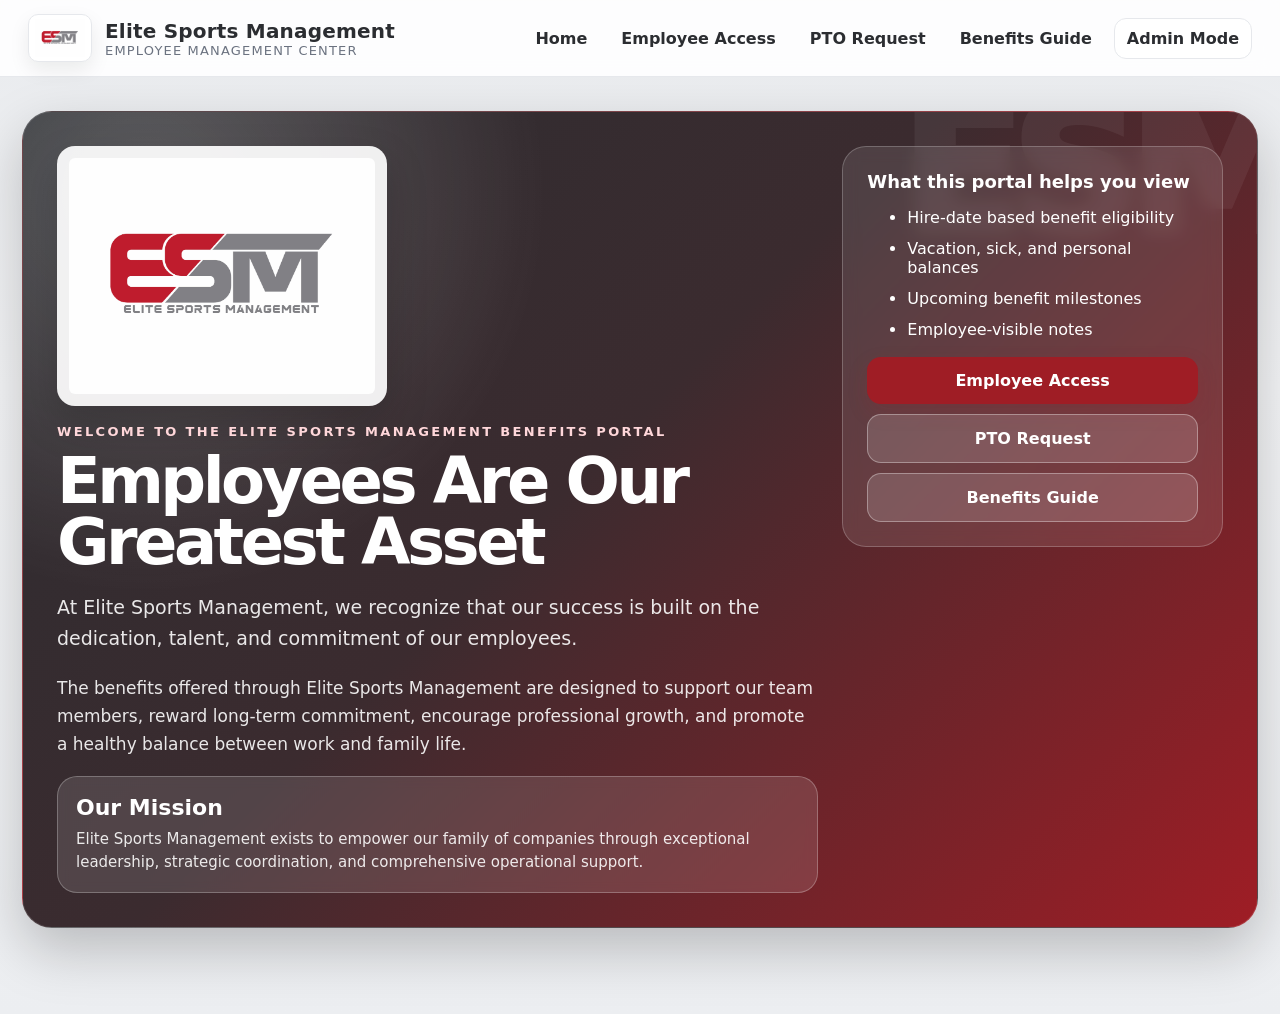
==== commit 3d61e2a0: "Add files via upload" ====
--- a/index.html
+++ b/index.html
@@ -17,6 +17,9 @@
     </div>
     <nav class="top-actions site-nav">
       <a class="nav-link" href="index.html">Home</a>
+      <a class="nav-link" href="employee-access.html">Employee Access</a>
+      <a class="nav-link" href="pto-request.html">PTO Request</a>
+      <a class="nav-link" href="benefits-guide.html">Benefits Guide</a>
       <a class="nav-link primary-nav" href="admin-dashboard.html">Admin Mode</a>
     </nav>
   </header>
--- a/styles.css
+++ b/styles.css
@@ -1,7 +1,59 @@
-:root{--red:#9f1d25;--red-dark:#74151b;--charcoal:#2b2d31;--gray:#6b7280;--light:#f5f6f8;--line:#e6e8ec;--white:#fff;--green:#1f8a4c;--amber:#b7791f;--shadow:0 18px 45px rgba(20,20,25,.12)}*{box-sizing:border-box}body{margin:0;font-family:Inter,ui-sans-serif,system-ui,-apple-system,BlinkMacSystemFont,"Segoe UI",sans-serif;background:linear-gradient(180deg,#f7f7f8,#fff);color:var(--charcoal)}button,input,select,textarea{font:inherit}.topbar{position:sticky;top:0;z-index:20;display:flex;align-items:center;justify-content:space-between;gap:18px;padding:14px 28px;background:rgba(255,255,255,.94);backdrop-filter:blur(10px);border-bottom:1px solid var(--line)}.brand-lockup{display:flex;align-items:center;gap:13px}.brand-mark{display:grid;place-items:center;width:48px;height:48px;border-radius:14px;background:linear-gradient(135deg,var(--red),#cf3a43);color:#fff;font-weight:900;letter-spacing:.06em;box-shadow:0 10px 24px rgba(159,29,37,.24)}.brand-name{font-weight:850;font-size:20px;letter-spacing:.01em}.brand-subtitle{font-size:13px;color:var(--gray);text-transform:uppercase;letter-spacing:.09em}.top-actions{display:flex;gap:10px;align-items:center}.primary,.ghost,.button-link{border:0;border-radius:12px;padding:11px 16px;cursor:pointer;font-weight:750;text-decoration:none;display:inline-flex;align-items:center;justify-content:center;gap:8px}.primary{background:var(--red);color:#fff;box-shadow:0 8px 20px rgba(159,29,37,.18)}.primary:hover{background:var(--red-dark)}.ghost{background:#fff;border:1px solid var(--line);color:var(--charcoal)}.ghost:hover{border-color:#c7cbd1;background:#f9fafb}.ghost.danger{color:var(--red)}.button-link{background:var(--charcoal);color:#fff}.large{padding:14px 20px;border-radius:14px}.light{background:rgba(255,255,255,.14);color:#fff;border-color:rgba(255,255,255,.34)}main{max-width:1280px;margin:auto;padding:0 22px 60px}.hero{position:relative;display:grid;grid-template-columns:minmax(0,1.6fr) minmax(280px,.8fr);gap:24px;margin:34px 0 26px;padding:34px;border-radius:30px;background:radial-gradient(circle at 10% 10%,rgba(255,255,255,.23),transparent 30%),linear-gradient(135deg,#2b2d31 0%,#3b2b2f 45%,#9f1d25 100%);overflow:hidden;color:#fff;box-shadow:var(--shadow)}.hero-bg-badge{position:absolute;right:-35px;top:-45px;font-size:180px;font-weight:1000;letter-spacing:-.07em;color:rgba(255,255,255,.06)}.hero-card{position:relative;z-index:1;max-width:860px}.eyebrow{text-transform:uppercase;letter-spacing:.18em;font-size:13px;font-weight:850;color:#ffd7da;margin-bottom:12px}.hero h1{font-size:clamp(36px,5vw,70px);line-height:.95;margin:0 0 18px;letter-spacing:-.055em}.hero p{font-size:17px;line-height:1.65;color:rgba(255,255,255,.89);max-width:850px}.mission{font-size:19px!important}.hero-actions{display:flex;flex-wrap:wrap;gap:12px;margin-top:22px}.hero-side-card{position:relative;z-index:1;align-self:stretch;background:rgba(255,255,255,.1);border:1px solid rgba(255,255,255,.22);border-radius:24px;padding:24px;backdrop-filter:blur(8px)}.side-title{font-weight:850;font-size:18px;margin-bottom:12px}.hero-side-card li{margin:12px 0;color:#fff}.panel{background:#fff;border:1px solid var(--line);border-radius:24px;padding:24px;margin:24px 0;box-shadow:0 10px 32px rgba(30,35,45,.06)}.section-title{display:flex;align-items:flex-start;justify-content:space-between;gap:20px;margin-bottom:18px}.section-title.centered{text-align:center;justify-content:center}.section-title h2,.section-title h3{margin:0;color:var(--charcoal)}.section-title p{margin:5px 0 0;color:var(--gray)}.compact{margin-bottom:10px}.access-card{max-width:900px;margin:0 auto 16px;padding:18px;border:1px solid var(--line);background:linear-gradient(180deg,#fff,#fafafa);border-radius:20px}.search-row{display:flex;gap:12px;align-items:center}.secure-search input:first-child{flex:1.3}.secure-search input:nth-child(2){flex:.7}input,select,textarea{border:1px solid #d6d9df;border-radius:12px;padding:12px 13px;background:#fff;outline:none}input:focus,select:focus,textarea:focus{border-color:var(--red);box-shadow:0 0 0 4px rgba(159,29,37,.08)}.hint-line,.hint,.muted{color:var(--gray);font-size:13px}.hint-line{margin-top:10px;text-align:center}.results{max-width:900px;margin:12px auto}.result-card{display:flex;justify-content:space-between;align-items:center;gap:14px;border:1px solid var(--line);padding:14px;border-radius:16px;margin:8px 0;background:#fff}.alert-soft{padding:14px;border-radius:16px;background:#fff4f4;border:1px solid #ffd5d8;color:#7f1d1d}.profile-shell{border:1px solid var(--line);border-radius:24px;overflow:hidden;margin-top:20px}.profile-head{display:flex;justify-content:space-between;align-items:center;gap:16px;padding:22px;background:linear-gradient(135deg,var(--charcoal),#4a2b2f);color:#fff}.profile-head h3{margin:0;font-size:28px}.profile-body{padding:22px}.kpi-grid,.dashboard-grid{display:grid;grid-template-columns:repeat(4,minmax(0,1fr));gap:14px}.kpi,.dash-card,.benefit-card{border:1px solid var(--line);border-radius:18px;padding:16px;background:#fff}.kpi .label,.dash-card .label{color:var(--gray);font-weight:750;font-size:12px;text-transform:uppercase;letter-spacing:.08em}.kpi .value,.dash-card .value{font-size:34px;font-weight:900;color:var(--red);margin:4px 0}.benefit-grid{display:grid;grid-template-columns:repeat(3,minmax(0,1fr));gap:14px;margin-top:18px}.benefit-card h4{margin:0 0 10px}.pill{display:inline-flex;align-items:center;border-radius:999px;padding:5px 10px;font-size:12px;font-weight:800}.pill.ok{background:#e9f8ef;color:var(--green)}.pill.no,.pill.warn{background:#fff7e8;color:var(--amber)}.note-box,.timeline,.usage-details{margin-top:18px;border-radius:18px;border:1px solid var(--line);background:#fafafa;padding:16px}.hidden{display:none!important}.dashboard-grid{grid-template-columns:repeat(7,minmax(0,1fr));margin-bottom:18px}.dash-card.review{background:#fffafa}.admin-filters,.button-group{display:flex;gap:10px;flex-wrap:wrap}.admin-filters{margin-bottom:14px}.admin-filters input{min-width:280px}.table-wrap{width:100%;overflow:auto;border:1px solid var(--line);border-radius:18px;background:#fff}table{width:100%;border-collapse:collapse;min-width:760px}th,td{padding:12px 13px;text-align:left;border-bottom:1px solid var(--line);vertical-align:top}th{background:#f8f9fb;color:#4b5563;text-transform:uppercase;font-size:12px;letter-spacing:.06em}tr:last-child td{border-bottom:0}.mini{padding:7px 10px;border-radius:10px;font-size:12px}.action-links{display:flex;gap:6px}.form-frame-wrap{height:650px;border:1px solid var(--line);border-radius:18px;overflow:hidden;background:#fafafa}.form-frame-wrap iframe{width:100%;height:100%;border:0}.modal-backdrop{position:fixed;inset:0;background:rgba(0,0,0,.45);z-index:50;display:grid;place-items:center;padding:18px}.modal{background:#fff;border-radius:22px;max-width:860px;width:100%;max-height:92vh;overflow:auto;box-shadow:var(--shadow)}.modal.wide{max-width:1040px}.modal-header{display:flex;justify-content:space-between;align-items:center;padding:18px 20px;border-bottom:1px solid var(--line)}.modal-header h3{margin:0}.icon-btn{border:0;background:#f3f4f6;border-radius:10px;font-size:24px;width:38px;height:38px;cursor:pointer}.modal form{padding:20px}.form-grid{display:grid;grid-template-columns:repeat(4,minmax(0,1fr));gap:14px;margin-bottom:14px}label{display:flex;flex-direction:column;gap:6px;font-weight:750;color:#374151}textarea{resize:vertical}.override-box{border:1px solid var(--line);border-radius:16px;padding:14px;margin:14px 0}.override-box legend{font-weight:850;color:var(--charcoal)}.override-box label{display:inline-flex;flex-direction:row;align-items:center;margin-right:16px}.usage-entry-row{display:grid;grid-template-columns:170px 150px 120px 1fr auto;gap:10px;margin-bottom:12px}.modal-actions{display:flex;justify-content:flex-end;gap:10px;margin-top:18px}.report-grid{display:grid;grid-template-columns:1fr;gap:20px;margin-top:22px}.report-card{border:1px solid var(--line);border-radius:20px;padding:16px;background:#fff}.table-wrap.report{max-height:380px}.table-wrap.small table{min-width:600px}.usage-details summary{cursor:pointer;font-weight:850}.employee-facing{scroll-margin-top:90px}@media(max-width:980px){.hero{grid-template-columns:1fr}.dashboard-grid,.kpi-grid{grid-template-columns:repeat(2,1fr)}.benefit-grid{grid-template-columns:1fr 1fr}.form-grid{grid-template-columns:1fr 1fr}.usage-entry-row,.secure-search{grid-template-columns:1fr;display:grid}.topbar{align-items:flex-start;flex-direction:column}.top-actions{width:100%;justify-content:flex-start;flex-wrap:wrap}}@media(max-width:640px){main{padding:0 12px 40px}.hero{padding:24px;border-radius:22px}.dashboard-grid,.kpi-grid,.benefit-grid,.form-grid{grid-template-columns:1fr}.section-title{flex-direction:column}.search-row{flex-direction:column}.search-row>*{width:100%}.profile-head{flex-direction:column;align-items:flex-start}.hero h1{font-size:40px}}
+:root{--red:#9f1d25;--red-dark:#74151b;--charcoal:#2b2d31;--gray:#6b7280;--light:#f5f6f8;--line:#e6e8ec;--white:#fff;--green:#1f8a4c;--amber:#b7791f;--shadow:0 18px 45px rgba(20,20,25,.12)}*{box-sizing:border-box}body{margin:0;font-family:Inter,ui-sans-serif,system-ui,-apple-system,BlinkMacSystemFont,"Segoe UI",sans-serif;background:linear-gradient(180deg,#f7f7f8,#fff);color:var(--charcoal)}button,input,select,textarea{font:inherit}.topbar{position:sticky;top:0;z-index:20;display:flex;align-items:center;justify-content:space-between;gap:18px;padding:14px 28px;background:rgba(255,255,255,.94);backdrop-filter:blur(10px);border-bottom:1px solid var(--line)}.brand-lockup{display:flex;align-items:center;gap:13px}.brand-mark{display:grid;place-items:center;width:48px;height:48px;border-radius:14px;background:linear-gradient(135deg,var(--red),#cf3a43);color:#fff;font-weight:900;letter-spacing:.06em;box-shadow:0 10px 24px rgba(159,29,37,.24)}.brand-name{font-weight:850;font-size:20px;letter-spacing:.01em}.brand-subtitle{font-size:13px;color:var(--gray);text-transform:uppercase;letter-spacing:.09em}.top-actions{display:flex;gap:10px;align-items:center}.primary,.ghost,.button-link{border:0;border-radius:12px;padding:11px 16px;cursor:pointer;font-weight:750;text-decoration:none;display:inline-flex;align-items:center;justify-content:center;gap:8px}.primary{background:var(--red);color:#fff;box-shadow:0 8px 20px rgba(159,29,37,.18)}.primary:hover{background:var(--red-dark)}.ghost{background:#fff;border:1px solid var(--line);color:var(--charcoal)}.ghost:hover{border-color:#c7cbd1;background:#f9fafb}.ghost.danger{color:var(--red)}.button-link{background:var(--charcoal);color:#fff}.large{padding:14px 20px;border-radius:14px}.light{background:rgba(255,255,255,.14);color:#fff;border-color:rgba(255,255,255,.34)}main{max-width:1280px;margin:auto;padding:0 22px 60px}.hero{position:relative;display:grid;grid-template-columns:minmax(0,1.6fr) minmax(280px,.8fr);gap:24px;margin:34px 0 26px;padding:34px;border-radius:30px;background:radial-gradient(circle at 10% 10%,rgba(255,255,255,.23),transparent 30%),linear-gradient(135deg,#2b2d31 0%,#3b2b2f 45%,#9f1d25 100%);overflow:hidden;color:#fff;box-shadow:var(--shadow)}.hero-bg-badge{position:absolute;right:-35px;top:-45px;font-size:180px;font-weight:1000;letter-spacing:-.07em;color:rgba(255,255,255,.06)}.hero-card{position:relative;z-index:1;max-width:860px}.eyebrow{text-transform:uppercase;letter-spacing:.18em;font-size:13px;font-weight:850;color:#ffd7da;margin-bottom:12px}.hero h1{font-size:clamp(36px,5vw,70px);line-height:.95;margin:0 0 18px;letter-spacing:-.055em}.hero p{font-size:17px;line-height:1.65;color:rgba(255,255,255,.89);max-width:850px}.mission{font-size:19px!important}.hero-actions{display:flex;flex-wrap:wrap;gap:12px;margin-top:22px}.hero-side-card{position:relative;z-index:1;align-self:stretch;background:rgba(255,255,255,.1);border:1px solid rgba(255,255,255,.22);border-radius:24px;padding:24px;backdrop-filter:blur(8px)}.side-title{font-weight:850;font-size:18px;margin-bottom:12px}.hero-side-card li{margin:12px 0;color:#fff}.panel{background:#fff;border:1px solid var(--line);border-radius:24px;padding:24px;margin:24px 0;box-shadow:0 10px 32px rgba(30,35,45,.06)}.section-title{display:flex;align-items:flex-start;justify-content:space-between;gap:20px;margin-bottom:18px}.section-title.centered{text-align:center;justify-content:center}.section-title h2,.section-title h3{margin:0;color:var(--charcoal)}.section-title p{margin:5px 0 0;color:var(--gray)}.compact{margin-bottom:10px}.access-card{max-width:900px;margin:0 auto 16px;padding:18px;border:1px solid var(--line);background:linear-gradient(180deg,#fff,#fafafa);border-radius:20px}.search-row{display:flex;gap:12px;align-items:center}.secure-search input:first-child{flex:1.3}.secure-search input:nth-child(2){flex:.7}input,select,textarea{border:1px solid #d6d9df;border-radius:12px;padding:12px 13px;background:#fff;outline:none}input:focus,select:focus,textarea:focus{border-color:var(--red);box-shadow:0 0 0 4px rgba(159,29,37,.08)}.hint-line,.hint,.muted{color:var(--gray);font-size:13px}.hint-line{margin-top:10px;text-align:center}.results{max-width:900px;margin:12px auto}.result-card{display:flex;justify-content:space-between;align-items:center;gap:14px;border:1px solid var(--line);padding:14px;border-radius:16px;margin:8px 0;background:#fff}.alert-soft{padding:14px;border-radius:16px;background:#fff4f4;border:1px solid #ffd5d8;color:#7f1d1d}.profile-shell{border:1px solid var(--line);border-radius:24px;overflow:hidden;margin-top:20px}.profile-head{display:flex;justify-content:space-between;align-items:center;gap:16px;padding:22px;background:linear-gradient(135deg,var(--charcoal),#4a2b2f);color:#fff}.profile-head h3{margin:0;font-size:28px}.profile-body{padding:22px}.kpi-grid,.dashboard-grid{display:grid;grid-template-columns:repeat(4,minmax(0,1fr));gap:14px}.kpi,.dash-card,.benefit-card{border:1px solid var(--line);border-radius:18px;padding:16px;background:#fff}.kpi .label,.dash-card .label{color:var(--gray);font-weight:750;font-size:12px;text-transform:uppercase;letter-spacing:.08em}.kpi .value,.dash-card .value{font-size:34px;font-weight:900;color:var(--red);margin:4px 0}.benefit-grid{display:grid;grid-template-columns:repeat(3,minmax(0,1fr));gap:14px;margin-top:18px}.benefit-card h4{margin:0 0 10px}.pill{display:inline-flex;align-items:center;border-radius:999px;padding:5px 10px;font-size:12px;font-weight:800}.pill.ok{background:#e9f8ef;color:var(--green)}.pill.no,.pill.warn{background:#fff7e8;color:var(--amber)}.note-box,.timeline,.usage-details{margin-top:18px;border-radius:18px;border:1px solid var(--line);background:#fafafa;padding:16px}.hidden{display:none!important}.dashboard-grid{grid-template-columns:repeat(4,minmax(0,1fr));margin-bottom:18px}.dash-card.review{background:#fffafa}.admin-filters,.button-group{display:flex;gap:10px;flex-wrap:wrap}.admin-filters{margin-bottom:14px}.admin-filters input{min-width:280px}.table-wrap{width:100%;overflow:auto;border:1px solid var(--line);border-radius:18px;background:#fff}table{width:100%;border-collapse:collapse;min-width:760px}th,td{padding:12px 13px;text-align:left;border-bottom:1px solid var(--line);vertical-align:top}th{background:#f8f9fb;color:#4b5563;text-transform:uppercase;font-size:12px;letter-spacing:.06em}tr:last-child td{border-bottom:0}.mini{padding:7px 10px;border-radius:10px;font-size:12px}.action-links{display:flex;gap:6px}.form-frame-wrap{height:650px;border:1px solid var(--line);border-radius:18px;overflow:hidden;background:#fafafa}.form-frame-wrap iframe{width:100%;height:100%;border:0}.modal-backdrop{position:fixed;inset:0;background:rgba(0,0,0,.45);z-index:50;display:grid;place-items:center;padding:18px}.modal{background:#fff;border-radius:22px;max-width:860px;width:100%;max-height:92vh;overflow:auto;box-shadow:var(--shadow)}.modal.wide{max-width:1040px}.modal-header{display:flex;justify-content:space-between;align-items:center;padding:18px 20px;border-bottom:1px solid var(--line)}.modal-header h3{margin:0}.icon-btn{border:0;background:#f3f4f6;border-radius:10px;font-size:24px;width:38px;height:38px;cursor:pointer}.modal form{padding:20px}.form-grid{display:grid;grid-template-columns:repeat(4,minmax(0,1fr));gap:14px;margin-bottom:14px}label{display:flex;flex-direction:column;gap:6px;font-weight:750;color:#374151}textarea{resize:vertical}.override-box{border:1px solid var(--line);border-radius:16px;padding:14px;margin:14px 0}.override-box legend{font-weight:850;color:var(--charcoal)}.override-box label{display:inline-flex;flex-direction:row;align-items:center;margin-right:16px}.usage-entry-row{display:grid;grid-template-columns:170px 150px 120px 1fr auto;gap:10px;margin-bottom:12px}.modal-actions{display:flex;justify-content:flex-end;gap:10px;margin-top:18px}.report-grid{display:grid;grid-template-columns:1fr;gap:20px;margin-top:22px}.report-card{border:1px solid var(--line);border-radius:20px;padding:16px;background:#fff}.table-wrap.report{max-height:380px}.table-wrap.small table{min-width:600px}.usage-details summary{cursor:pointer;font-weight:850}.employee-facing{scroll-margin-top:90px}@media(max-width:980px){.hero{grid-template-columns:1fr}.dashboard-grid,.kpi-grid{grid-template-columns:repeat(2,1fr)}.benefit-grid{grid-template-columns:1fr 1fr}.form-grid{grid-template-columns:1fr 1fr}.usage-entry-row,.secure-search{grid-template-columns:1fr;display:grid}.topbar{align-items:flex-start;flex-direction:column}.top-actions{width:100%;justify-content:flex-start;flex-wrap:wrap}}@media(max-width:640px){main{padding:0 12px 40px}.hero{padding:24px;border-radius:22px}.dashboard-grid,.kpi-grid,.benefit-grid,.form-grid{grid-template-columns:1fr}.section-title{flex-direction:column}.search-row{flex-direction:column}.search-row>*{width:100%}.profile-head{flex-direction:column;align-items:flex-start}.hero h1{font-size:40px}}
 
-/* v2.0.3 small cleanup */
-.site-nav{justify-content:flex-end}
-.vacation-conversion-row{grid-template-columns:150px 130px 180px 150px 1fr auto}
-.pto-conversion-hint{margin:6px 0 12px}
-@media(max-width:980px){.vacation-conversion-row{grid-template-columns:1fr;display:grid}}
+/* v1.1.4 branding and benefit enhancements */
+.brand-logo-small{width:64px;height:48px;object-fit:contain;border-radius:10px;background:#fff;padding:4px;border:1px solid var(--line);box-shadow:0 8px 20px rgba(0,0,0,.08)}
+.hero-logo{display:block;max-width:330px;width:48%;min-width:220px;margin:0 0 18px;background:rgba(255,255,255,.92);border-radius:18px;padding:12px;box-shadow:0 18px 42px rgba(0,0,0,.18)}
+.mission-card{margin-top:18px;background:rgba(255,255,255,.12);border:1px solid rgba(255,255,255,.25);border-radius:20px;padding:18px;backdrop-filter:blur(6px)}
+.mission-card h2{margin:0 0 8px;color:#fff;font-size:22px}.mission-card p{margin:0!important;font-size:15px!important;line-height:1.55!important}
+.info-bubble{display:inline-grid;place-items:center;width:20px;height:20px;border-radius:50%;background:#eef2f7;color:var(--charcoal);border:1px solid #d1d5db;font-weight:900;font-size:12px;cursor:help;vertical-align:middle}.primary .info-bubble,.ghost .info-bubble{margin-left:3px}.hco-badge{display:inline-flex;align-items:center;justify-content:center;padding:8px 12px;border-radius:12px;background:#dff7e8;color:#126338;border:1px solid #a6e5bd;font-weight:950;letter-spacing:.02em}.hco-badge.inline{padding:3px 7px;border-radius:8px;font-size:12px}.policy-center{margin-top:18px;border-radius:18px;border:1px solid var(--line);background:#fff;padding:16px}.policy-center summary{cursor:pointer;font-weight:900;color:var(--charcoal)}.policy-grid{display:grid;grid-template-columns:repeat(2,minmax(0,1fr));gap:14px;margin-top:14px}.policy-grid>div{background:#fafafa;border:1px solid var(--line);border-radius:14px;padding:14px}.policy-grid p{margin:6px 0 0;color:var(--gray);font-size:14px;line-height:1.45}.benefit-card .hco-badge{margin-top:4px}.hero.refreshed{border:1px solid rgba(255,255,255,.14)}
+@media(max-width:760px){.hero-logo{width:100%;max-width:280px}.policy-grid{grid-template-columns:1fr}.brand-logo-small{width:54px;height:42px}}
+
+.hidden-file-input{display:none!important}.backup-action{white-space:nowrap}.import-backup-label{margin:0}.backup-action:hover{border-color:#c7cbd1;background:#f9fafb}
+
+/* v1.1.6 layout cleanup */
+.admin-only-nav{margin-left:auto}
+.compact-portal-actions{align-self:start}
+.portal-action-buttons{display:grid;grid-template-columns:1fr;gap:10px;margin-top:18px}
+.portal-action-buttons .large{width:100%}
+@media(max-width:980px){.admin-only-nav{margin-left:0}.portal-action-buttons{grid-template-columns:1fr 1fr}}
+@media(max-width:640px){.portal-action-buttons{grid-template-columns:1fr}}
+
+/* v1.1.8 live PTO + full benefits polish */
+:root{--logo-gray:#8a8c91;--success:#147a3f;--success-dark:#0e5f31}
+body{background:linear-gradient(180deg,#8a8c91 0%,#a4a6aa 45%,#eef0f2 100%)}
+.topbar{background:rgba(255,255,255,.9)}
+.panel{background:rgba(255,255,255,.96)}
+.hero{box-shadow:0 22px 55px rgba(0,0,0,.22)}
+.portal-action-buttons{grid-template-columns:1fr!important}
+.profile-section-heading{margin:22px 0 12px;color:var(--charcoal)}
+.active-only .benefit-card{display:block}
+.active-badge{display:inline-flex;align-items:center;justify-content:center;background:var(--success);color:#fff;border-radius:999px;padding:7px 12px;font-size:12px;font-weight:950;letter-spacing:.08em;margin:2px 0 10px;text-transform:uppercase;box-shadow:0 8px 18px rgba(20,122,63,.18)}
+.benefit-card.active-benefit{border-color:#d7eadf;background:linear-gradient(180deg,#fff,#fbfffc)}
+.benefit-card.active-benefit h4{font-size:18px}
+.hco-badge{background:var(--success);color:#fff;border-color:var(--success-dark);font-size:15px;letter-spacing:.08em;text-transform:uppercase;margin:8px 0;box-shadow:0 8px 18px rgba(20,122,63,.18)}
+.holiday-list{margin:8px 0 0;padding-left:20px;color:#4b5563}.holiday-list li{margin:4px 0}
+.schedule-card{margin-top:18px;border:1px solid var(--line);border-radius:18px;background:#fff;padding:16px}.schedule-table{margin-top:10px}.schedule-table table{min-width:420px}.schedule-table th,.schedule-table td{padding:10px 12px}
+.appreciation-card{margin-top:22px;border:1px solid rgba(159,29,37,.25);border-left:7px solid var(--red);border-radius:18px;background:#fffafa;padding:20px;text-align:center}.appreciation-card strong{font-size:18px;color:var(--charcoal)}.appreciation-card p{margin:8px 0 0;color:var(--gray)}
+.benefit-chart-panel{scroll-margin-top:90px}.benefit-chart-table table{min-width:780px}.benefit-chart-table td:first-child{font-weight:850;color:var(--charcoal);width:260px}
+@media(max-width:980px){.portal-action-buttons{grid-template-columns:1fr!important}.benefit-chart-table table{min-width:640px}}
+
+/* v1.2.0 admin PTO profile sync */
+.admin-sync-note{margin-bottom:12px}
+
+/* v2.0 professional structure */
+body{background:linear-gradient(180deg,#e8eaed,#f4f5f7 38%,#eceef1)}
+.site-nav{margin-left:auto;flex-wrap:wrap}.nav-link{padding:10px 12px;border-radius:12px;text-decoration:none;color:var(--charcoal);font-weight:800}.nav-link:hover{background:#f3f4f6}.primary-nav{background:#fff;border:1px solid var(--line)}
+.summary-card-grid{display:grid;grid-template-columns:repeat(4,minmax(0,1fr));gap:14px;margin-bottom:14px}.summary-card{border:1px solid var(--line);border-radius:18px;background:#fff;padding:16px}.summary-card span{display:block;color:var(--gray);font-size:12px;font-weight:850;text-transform:uppercase;letter-spacing:.08em}.summary-card strong{display:block;font-size:26px;color:var(--red);margin-top:4px}.service-badge{display:inline-flex;margin-top:9px;padding:7px 12px;border-radius:999px;background:#fff;color:var(--red);font-weight:900;border:1px solid rgba(255,255,255,.55)}.muted-badge{color:#4b5563;background:#f4f5f7}.badge-row{margin-top:8px}.vacation-progress{margin:0 0 16px;border:1px solid var(--line);background:#fff;border-radius:18px;padding:16px}.progress-label{margin:8px 0;color:var(--gray);font-weight:750}.progress-track{height:12px;border-radius:999px;background:#eceff3;overflow:hidden}.progress-fill{height:100%;background:linear-gradient(90deg,var(--red),#c84b54);border-radius:999px}.visual-timeline{display:grid;gap:14px}.timeline-item{display:grid;grid-template-columns:20px 1fr;gap:12px;position:relative}.timeline-dot{width:14px;height:14px;border-radius:50%;background:var(--red);margin-top:4px;box-shadow:0 0 0 5px rgba(159,29,37,.12)}.timeline-date{font-size:12px;color:var(--gray);font-weight:850;text-transform:uppercase;letter-spacing:.06em}.timeline-item p{margin:4px 0 0;color:var(--gray)}.dashboard-grid .dash-card{text-align:left;cursor:pointer}.dashboard-grid .dash-card:hover{transform:translateY(-1px);border-color:#c7cbd1}.dashboard-list{border:1px solid var(--line);background:#fff;border-radius:20px;padding:16px;margin:0 0 18px}.list-row-button{display:flex;width:100%;align-items:center;justify-content:space-between;gap:14px;border:1px solid var(--line);background:#fafafa;border-radius:14px;padding:12px 14px;margin:8px 0;cursor:pointer}.list-row-button:hover{background:#fff}.admin-note-input{min-width:220px}.profile-page-shell{max-width:1100px;margin:26px auto}.simple-page-hero{margin-top:28px}.page-only .home-only,.page-only .employee-only,.page-only .pto-only,.page-only .benefits-only,.page-only .admin-only{display:none}.page-home .home-only,.page-employee .employee-only,.page-pto .pto-only,.page-benefits .benefits-only,.page-admin .admin-only{display:block}
+@media(max-width:900px){.summary-card-grid{grid-template-columns:repeat(2,1fr)}}@media(max-width:640px){.summary-card-grid{grid-template-columns:1fr}.site-nav{width:100%}.nav-link,.site-nav .primary{width:100%;justify-content:center}}
+
+
+/* v2.0.2 polish */
+.small-strong{font-size:15px!important;line-height:1.25;display:block}
+.reset-note{margin:14px 0;background:#fffdf5;border-color:#f0d99b;color:#5c4413}
+.dashboard-list{margin:12px 0 18px;padding:16px;border:1px solid var(--line);border-radius:18px;background:#fff}
+.list-row-button{width:100%;display:flex;justify-content:space-between;gap:12px;align-items:center;padding:12px 14px;margin:8px 0;border:1px solid var(--line);border-radius:14px;background:#fafafa;cursor:pointer;text-align:left;color:var(--charcoal)}
+.list-row-button:hover{background:#fff;border-color:#c7cbd1;box-shadow:0 8px 20px rgba(20,20,25,.06)}
+.action-links{flex-wrap:wrap}
+.admin-note-input{min-width:180px}
+.service-badge{display:inline-flex;margin-top:10px;padding:8px 12px;border-radius:999px;background:#fff2f2;color:#8d1921;border:1px solid #f1c4c7;font-weight:900;letter-spacing:.02em}
+.muted-badge{background:#f3f4f6;color:#4b5563;border-color:#d1d5db}
